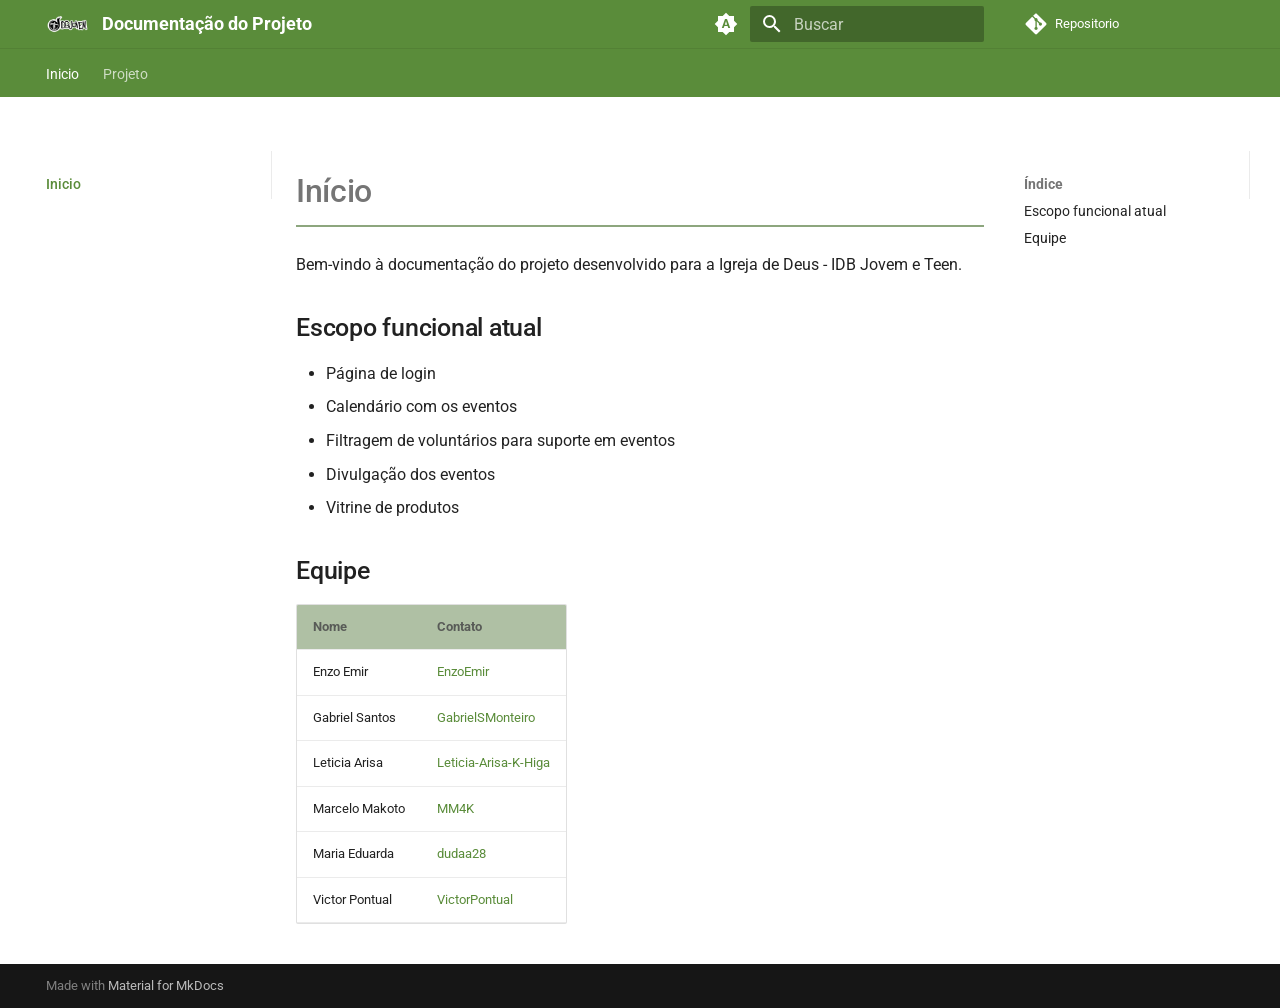
==== index.html @ 0bb30179 "deploy: 5271ec91122ce30be856b29e487058264854e5d3" ====
<!doctype html>
<html lang="pt" class="no-js">
  <head>
    
      <meta charset="utf-8">
      <meta name="viewport" content="width=device-width,initial-scale=1">
      
        <meta name="description" content="Base inicial da documentação tecnica e organizacional">
      
      
      
        <link rel="canonical" href="https://enzoemir.github.io/IDB_JOVEM_DOC/">
      
      
      
        <link rel="next" href="projeto/historia_usuario_novo/">
      
      
        
      
      
      <link rel="icon" href="imagens/logo.png">
      <meta name="generator" content="mkdocs-1.6.1, mkdocs-material-9.7.6">
    
    
      
        <title>Documentação do Projeto</title>
      
    
    
      <link rel="stylesheet" href="assets/stylesheets/main.484c7ddc.min.css">
      
        
        <link rel="stylesheet" href="assets/stylesheets/palette.ab4e12ef.min.css">
      
      


    
    
      
    
    
      
        
        
        <link rel="preconnect" href="https://fonts.gstatic.com" crossorigin>
        <link rel="stylesheet" href="https://fonts.googleapis.com/css?family=Roboto:300,300i,400,400i,700,700i%7CRoboto+Mono:400,400i,700,700i&display=fallback">
        <style>:root{--md-text-font:"Roboto";--md-code-font:"Roboto Mono"}</style>
      
    
    
      <link rel="stylesheet" href="stylesheets/custom.css">
    
    <script>__md_scope=new URL(".",location),__md_hash=e=>[...e].reduce(((e,_)=>(e<<5)-e+_.charCodeAt(0)),0),__md_get=(e,_=localStorage,t=__md_scope)=>JSON.parse(_.getItem(t.pathname+"."+e)),__md_set=(e,_,t=localStorage,a=__md_scope)=>{try{t.setItem(a.pathname+"."+e,JSON.stringify(_))}catch(e){}}</script>
    
      

    
    
  </head>
  
  
    
    
      
    
    
    
    
    <body dir="ltr" data-md-color-scheme="default" data-md-color-primary="indigo" data-md-color-accent="indigo">
  
    
    <input class="md-toggle" data-md-toggle="drawer" type="checkbox" id="__drawer" autocomplete="off">
    <input class="md-toggle" data-md-toggle="search" type="checkbox" id="__search" autocomplete="off">
    <label class="md-overlay" for="__drawer"></label>
    <div data-md-component="skip">
      
        
        <a href="#inicio" class="md-skip">
          Pular para conteúdo
        </a>
      
    </div>
    <div data-md-component="announce">
      
    </div>
    
    
      

<header class="md-header" data-md-component="header">
  <nav class="md-header__inner md-grid" aria-label="Cabeçalho">
    <a href="." title="Documentação do Projeto" class="md-header__button md-logo" aria-label="Documentação do Projeto" data-md-component="logo">
      
  <img src="imagens/logo.png" alt="logo">

    </a>
    <label class="md-header__button md-icon" for="__drawer">
      
      <svg xmlns="http://www.w3.org/2000/svg" viewBox="0 0 24 24"><path d="M3 6h18v2H3zm0 5h18v2H3zm0 5h18v2H3z"/></svg>
    </label>
    <div class="md-header__title" data-md-component="header-title">
      <div class="md-header__ellipsis">
        <div class="md-header__topic">
          <span class="md-ellipsis">
            Documentação do Projeto
          </span>
        </div>
        <div class="md-header__topic" data-md-component="header-topic">
          <span class="md-ellipsis">
            
              Inicio
            
          </span>
        </div>
      </div>
    </div>
    
      
        <form class="md-header__option" data-md-component="palette">
  
    
    
    
    <input class="md-option" data-md-color-media="(prefers-color-scheme)" data-md-color-scheme="default" data-md-color-primary="indigo" data-md-color-accent="indigo"  aria-label="Alternar para tema claro"  type="radio" name="__palette" id="__palette_0">
    
      <label class="md-header__button md-icon" title="Alternar para tema claro" for="__palette_1" hidden>
        <svg xmlns="http://www.w3.org/2000/svg" viewBox="0 0 24 24"><path d="m14.3 16-.7-2h-3.2l-.7 2H7.8L11 7h2l3.2 9zM20 8.69V4h-4.69L12 .69 8.69 4H4v4.69L.69 12 4 15.31V20h4.69L12 23.31 15.31 20H20v-4.69L23.31 12zm-9.15 3.96h2.3L12 9z"/></svg>
      </label>
    
  
    
    
    
    <input class="md-option" data-md-color-media="(prefers-color-scheme: light)" data-md-color-scheme="default" data-md-color-primary="green" data-md-color-accent="pink"  aria-label="Alternar para tema escuro"  type="radio" name="__palette" id="__palette_1">
    
      <label class="md-header__button md-icon" title="Alternar para tema escuro" for="__palette_2" hidden>
        <svg xmlns="http://www.w3.org/2000/svg" viewBox="0 0 24 24"><path d="M12 8a4 4 0 0 0-4 4 4 4 0 0 0 4 4 4 4 0 0 0 4-4 4 4 0 0 0-4-4m0 10a6 6 0 0 1-6-6 6 6 0 0 1 6-6 6 6 0 0 1 6 6 6 6 0 0 1-6 6m8-9.31V4h-4.69L12 .69 8.69 4H4v4.69L.69 12 4 15.31V20h4.69L12 23.31 15.31 20H20v-4.69L23.31 12z"/></svg>
      </label>
    
  
    
    
    
    <input class="md-option" data-md-color-media="(prefers-color-scheme: dark)" data-md-color-scheme="slate" data-md-color-primary="green" data-md-color-accent="pink"  aria-label="Usar preferência do sistema"  type="radio" name="__palette" id="__palette_2">
    
      <label class="md-header__button md-icon" title="Usar preferência do sistema" for="__palette_0" hidden>
        <svg xmlns="http://www.w3.org/2000/svg" viewBox="0 0 24 24"><path d="M12 18c-.89 0-1.74-.2-2.5-.55C11.56 16.5 13 14.42 13 12s-1.44-4.5-3.5-5.45C10.26 6.2 11.11 6 12 6a6 6 0 0 1 6 6 6 6 0 0 1-6 6m8-9.31V4h-4.69L12 .69 8.69 4H4v4.69L.69 12 4 15.31V20h4.69L12 23.31 15.31 20H20v-4.69L23.31 12z"/></svg>
      </label>
    
  
</form>
      
    
    
      <script>var palette=__md_get("__palette");if(palette&&palette.color){if("(prefers-color-scheme)"===palette.color.media){var media=matchMedia("(prefers-color-scheme: light)"),input=document.querySelector(media.matches?"[data-md-color-media='(prefers-color-scheme: light)']":"[data-md-color-media='(prefers-color-scheme: dark)']");palette.color.media=input.getAttribute("data-md-color-media"),palette.color.scheme=input.getAttribute("data-md-color-scheme"),palette.color.primary=input.getAttribute("data-md-color-primary"),palette.color.accent=input.getAttribute("data-md-color-accent")}for(var[key,value]of Object.entries(palette.color))document.body.setAttribute("data-md-color-"+key,value)}</script>
    
    
    
      
      
        <label class="md-header__button md-icon" for="__search">
          
          <svg xmlns="http://www.w3.org/2000/svg" viewBox="0 0 24 24"><path d="M9.5 3A6.5 6.5 0 0 1 16 9.5c0 1.61-.59 3.09-1.56 4.23l.27.27h.79l5 5-1.5 1.5-5-5v-.79l-.27-.27A6.52 6.52 0 0 1 9.5 16 6.5 6.5 0 0 1 3 9.5 6.5 6.5 0 0 1 9.5 3m0 2C7 5 5 7 5 9.5S7 14 9.5 14 14 12 14 9.5 12 5 9.5 5"/></svg>
        </label>
        <div class="md-search" data-md-component="search" role="dialog">
  <label class="md-search__overlay" for="__search"></label>
  <div class="md-search__inner" role="search">
    <form class="md-search__form" name="search">
      <input type="text" class="md-search__input" name="query" aria-label="Buscar" placeholder="Buscar" autocapitalize="off" autocorrect="off" autocomplete="off" spellcheck="false" data-md-component="search-query" required>
      <label class="md-search__icon md-icon" for="__search">
        
        <svg xmlns="http://www.w3.org/2000/svg" viewBox="0 0 24 24"><path d="M9.5 3A6.5 6.5 0 0 1 16 9.5c0 1.61-.59 3.09-1.56 4.23l.27.27h.79l5 5-1.5 1.5-5-5v-.79l-.27-.27A6.52 6.52 0 0 1 9.5 16 6.5 6.5 0 0 1 3 9.5 6.5 6.5 0 0 1 9.5 3m0 2C7 5 5 7 5 9.5S7 14 9.5 14 14 12 14 9.5 12 5 9.5 5"/></svg>
        
        <svg xmlns="http://www.w3.org/2000/svg" viewBox="0 0 24 24"><path d="M20 11v2H8l5.5 5.5-1.42 1.42L4.16 12l7.92-7.92L13.5 5.5 8 11z"/></svg>
      </label>
      <nav class="md-search__options" aria-label="Pesquisar">
        
        <button type="reset" class="md-search__icon md-icon" title="Limpar" aria-label="Limpar" tabindex="-1">
          
          <svg xmlns="http://www.w3.org/2000/svg" viewBox="0 0 24 24"><path d="M19 6.41 17.59 5 12 10.59 6.41 5 5 6.41 10.59 12 5 17.59 6.41 19 12 13.41 17.59 19 19 17.59 13.41 12z"/></svg>
        </button>
      </nav>
      
    </form>
    <div class="md-search__output">
      <div class="md-search__scrollwrap" tabindex="0" data-md-scrollfix>
        <div class="md-search-result" data-md-component="search-result">
          <div class="md-search-result__meta">
            Inicializando busca
          </div>
          <ol class="md-search-result__list" role="presentation"></ol>
        </div>
      </div>
    </div>
  </div>
</div>
      
    
    
      <div class="md-header__source">
        <a href="https://github.com/EnzoEmir/IDB_JOVEM_DOC" title="Ir para repositório" class="md-source" data-md-component="source">
  <div class="md-source__icon md-icon">
    
    <svg xmlns="http://www.w3.org/2000/svg" viewBox="0 0 448 512"><!--! Font Awesome Free 7.1.0 by @fontawesome - https://fontawesome.com License - https://fontawesome.com/license/free (Icons: CC BY 4.0, Fonts: SIL OFL 1.1, Code: MIT License) Copyright 2025 Fonticons, Inc.--><path d="M439.6 236.1 244 40.5c-5.4-5.5-12.8-8.5-20.4-8.5s-15 3-20.4 8.4L162.5 81l51.5 51.5c27.1-9.1 52.7 16.8 43.4 43.7l49.7 49.7c34.2-11.8 61.2 31 35.5 56.7-26.5 26.5-70.2-2.9-56-37.3L240.3 199v121.9c25.3 12.5 22.3 41.8 9.1 55-6.4 6.4-15.2 10.1-24.3 10.1s-17.8-3.6-24.3-10.1c-17.6-17.6-11.1-46.9 11.2-56v-123c-20.8-8.5-24.6-30.7-18.6-45L142.6 101 8.5 235.1C3 240.6 0 247.9 0 255.5s3 15 8.5 20.4l195.6 195.7c5.4 5.4 12.7 8.4 20.4 8.4s15-3 20.4-8.4l194.7-194.7c5.4-5.4 8.4-12.8 8.4-20.4s-3-15-8.4-20.4"/></svg>
  </div>
  <div class="md-source__repository">
    Repositorio
  </div>
</a>
      </div>
    
  </nav>
  
</header>
    
    <div class="md-container" data-md-component="container">
      
      
        
          
            
<nav class="md-tabs" aria-label="Abas" data-md-component="tabs">
  <div class="md-grid">
    <ul class="md-tabs__list">
      
        
  
  
  
    
  
  
    <li class="md-tabs__item md-tabs__item--active">
      <a href="." class="md-tabs__link">
        
  
  
    
  
  Inicio

      </a>
    </li>
  

      
        
  
  
  
  
    
    
      <li class="md-tabs__item">
        <a href="projeto/historia_usuario_novo/" class="md-tabs__link">
          
  
  
  Projeto

        </a>
      </li>
    
  

      
    </ul>
  </div>
</nav>
          
        
      
      <main class="md-main" data-md-component="main">
        <div class="md-main__inner md-grid">
          
            
              
              <div class="md-sidebar md-sidebar--primary" data-md-component="sidebar" data-md-type="navigation" >
                <div class="md-sidebar__scrollwrap">
                  <div class="md-sidebar__inner">
                    


  


<nav class="md-nav md-nav--primary md-nav--lifted" aria-label="Navegação" data-md-level="0">
  <label class="md-nav__title" for="__drawer">
    <a href="." title="Documentação do Projeto" class="md-nav__button md-logo" aria-label="Documentação do Projeto" data-md-component="logo">
      
  <img src="imagens/logo.png" alt="logo">

    </a>
    Documentação do Projeto
  </label>
  
    <div class="md-nav__source">
      <a href="https://github.com/EnzoEmir/IDB_JOVEM_DOC" title="Ir para repositório" class="md-source" data-md-component="source">
  <div class="md-source__icon md-icon">
    
    <svg xmlns="http://www.w3.org/2000/svg" viewBox="0 0 448 512"><!--! Font Awesome Free 7.1.0 by @fontawesome - https://fontawesome.com License - https://fontawesome.com/license/free (Icons: CC BY 4.0, Fonts: SIL OFL 1.1, Code: MIT License) Copyright 2025 Fonticons, Inc.--><path d="M439.6 236.1 244 40.5c-5.4-5.5-12.8-8.5-20.4-8.5s-15 3-20.4 8.4L162.5 81l51.5 51.5c27.1-9.1 52.7 16.8 43.4 43.7l49.7 49.7c34.2-11.8 61.2 31 35.5 56.7-26.5 26.5-70.2-2.9-56-37.3L240.3 199v121.9c25.3 12.5 22.3 41.8 9.1 55-6.4 6.4-15.2 10.1-24.3 10.1s-17.8-3.6-24.3-10.1c-17.6-17.6-11.1-46.9 11.2-56v-123c-20.8-8.5-24.6-30.7-18.6-45L142.6 101 8.5 235.1C3 240.6 0 247.9 0 255.5s3 15 8.5 20.4l195.6 195.7c5.4 5.4 12.7 8.4 20.4 8.4s15-3 20.4-8.4l194.7-194.7c5.4-5.4 8.4-12.8 8.4-20.4s-3-15-8.4-20.4"/></svg>
  </div>
  <div class="md-source__repository">
    Repositorio
  </div>
</a>
    </div>
  
  <ul class="md-nav__list" data-md-scrollfix>
    
      
      
  
  
    
  
  
  
    <li class="md-nav__item md-nav__item--active">
      
      <input class="md-nav__toggle md-toggle" type="checkbox" id="__toc">
      
      
        
      
      
        <label class="md-nav__link md-nav__link--active" for="__toc">
          
  
  
  <span class="md-ellipsis">
    
  
    Inicio
  

    
  </span>
  
  

          <span class="md-nav__icon md-icon"></span>
        </label>
      
      <a href="." class="md-nav__link md-nav__link--active">
        
  
  
  <span class="md-ellipsis">
    
  
    Inicio
  

    
  </span>
  
  

      </a>
      
        

<nav class="md-nav md-nav--secondary" aria-label="Índice">
  
  
  
    
  
  
    <label class="md-nav__title" for="__toc">
      <span class="md-nav__icon md-icon"></span>
      Índice
    </label>
    <ul class="md-nav__list" data-md-component="toc" data-md-scrollfix>
      
        <li class="md-nav__item">
  <a href="#escopo-funcional-atual" class="md-nav__link">
    <span class="md-ellipsis">
      
        Escopo funcional atual
      
    </span>
  </a>
  
</li>
      
        <li class="md-nav__item">
  <a href="#equipe" class="md-nav__link">
    <span class="md-ellipsis">
      
        Equipe
      
    </span>
  </a>
  
</li>
      
    </ul>
  
</nav>
      
    </li>
  

    
      
      
  
  
  
  
    
    
    
    
      
      
    
    
    <li class="md-nav__item md-nav__item--nested">
      
        
        
        <input class="md-nav__toggle md-toggle " type="checkbox" id="__nav_2" >
        
          
          <label class="md-nav__link" for="__nav_2" id="__nav_2_label" tabindex="0">
            
  
  
  <span class="md-ellipsis">
    
  
    Projeto
  

    
  </span>
  
  

            <span class="md-nav__icon md-icon"></span>
          </label>
        
        <nav class="md-nav" data-md-level="1" aria-labelledby="__nav_2_label" aria-expanded="false">
          <label class="md-nav__title" for="__nav_2">
            <span class="md-nav__icon md-icon"></span>
            
  
    Projeto
  

          </label>
          <ul class="md-nav__list" data-md-scrollfix>
            
              
                
  
  
  
  
    <li class="md-nav__item">
      <a href="projeto/historia_usuario_novo/" class="md-nav__link">
        
  
  
  <span class="md-ellipsis">
    
  
    História
  

    
  </span>
  
  

      </a>
    </li>
  

              
            
              
                
  
  
  
  
    <li class="md-nav__item">
      <a href="projeto/backlog_novo/" class="md-nav__link">
        
  
  
  <span class="md-ellipsis">
    
  
    Backlog
  

    
  </span>
  
  

      </a>
    </li>
  

              
            
          </ul>
        </nav>
      
    </li>
  

    
  </ul>
</nav>
                  </div>
                </div>
              </div>
            
            
              
              <div class="md-sidebar md-sidebar--secondary" data-md-component="sidebar" data-md-type="toc" >
                <div class="md-sidebar__scrollwrap">
                  <div class="md-sidebar__inner">
                    

<nav class="md-nav md-nav--secondary" aria-label="Índice">
  
  
  
    
  
  
    <label class="md-nav__title" for="__toc">
      <span class="md-nav__icon md-icon"></span>
      Índice
    </label>
    <ul class="md-nav__list" data-md-component="toc" data-md-scrollfix>
      
        <li class="md-nav__item">
  <a href="#escopo-funcional-atual" class="md-nav__link">
    <span class="md-ellipsis">
      
        Escopo funcional atual
      
    </span>
  </a>
  
</li>
      
        <li class="md-nav__item">
  <a href="#equipe" class="md-nav__link">
    <span class="md-ellipsis">
      
        Equipe
      
    </span>
  </a>
  
</li>
      
    </ul>
  
</nav>
                  </div>
                </div>
              </div>
            
          
          
            <div class="md-content" data-md-component="content">
              
              <article class="md-content__inner md-typeset">
                
                  


  
  


<h1 id="inicio">Início<a class="headerlink" href="#inicio" title="Permanent link">&para;</a></h1>
<p>Bem-vindo à documentação do projeto desenvolvido para a Igreja de Deus - IDB Jovem e Teen.</p>
<h2 id="escopo-funcional-atual">Escopo funcional atual<a class="headerlink" href="#escopo-funcional-atual" title="Permanent link">&para;</a></h2>
<ul>
<li>Página de login</li>
<li>Calendário com os eventos</li>
<li>Filtragem de voluntários para suporte em eventos</li>
<li>Divulgação dos eventos</li>
<li>Vitrine de produtos</li>
</ul>
<h2 id="equipe">Equipe<a class="headerlink" href="#equipe" title="Permanent link">&para;</a></h2>
<table>
<thead>
<tr>
<th>Nome</th>
<th>Contato</th>
</tr>
</thead>
<tbody>
<tr>
<td>Enzo Emir</td>
<td><a href="https://github.com/EnzoEmir">EnzoEmir</a></td>
</tr>
<tr>
<td>Gabriel Santos</td>
<td><a href="https://github.com/GabrielSMonteiro">GabrielSMonteiro</a></td>
</tr>
<tr>
<td>Leticia Arisa</td>
<td><a href="https://github.com/Leticia-Arisa-K-Higa">Leticia-Arisa-K-Higa</a></td>
</tr>
<tr>
<td>Marcelo Makoto</td>
<td><a href="https://github.com/MM4K">MM4K</a></td>
</tr>
<tr>
<td>Maria Eduarda</td>
<td><a href="https://github.com/dudaa28">dudaa28</a></td>
</tr>
<tr>
<td>Victor Pontual</td>
<td><a href="https://github.com/VictorPontual">VictorPontual</a></td>
</tr>
</tbody>
</table>












                
              </article>
            </div>
          
          
<script>var target=document.getElementById(location.hash.slice(1));target&&target.name&&(target.checked=target.name.startsWith("__tabbed_"))</script>
        </div>
        
          <button type="button" class="md-top md-icon" data-md-component="top" hidden>
  
  <svg xmlns="http://www.w3.org/2000/svg" viewBox="0 0 24 24"><path d="M13 20h-2V8l-5.5 5.5-1.42-1.42L12 4.16l7.92 7.92-1.42 1.42L13 8z"/></svg>
  Voltar para o topo
</button>
        
      </main>
      
        <footer class="md-footer">
  
  <div class="md-footer-meta md-typeset">
    <div class="md-footer-meta__inner md-grid">
      <div class="md-copyright">
  
  
    Made with
    <a href="https://squidfunk.github.io/mkdocs-material/" target="_blank" rel="noopener">
      Material for MkDocs
    </a>
  
</div>
      
    </div>
  </div>
</footer>
      
    </div>
    <div class="md-dialog" data-md-component="dialog">
      <div class="md-dialog__inner md-typeset"></div>
    </div>
    
      <div class="md-progress" data-md-component="progress" role="progressbar"></div>
    
    
    
      
      
      <script id="__config" type="application/json">{"annotate": null, "base": ".", "features": ["navigation.tabs", "navigation.top", "navigation.instant", "navigation.instant.progress", "content.code.copy"], "search": "assets/javascripts/workers/search.2c215733.min.js", "tags": null, "translations": {"clipboard.copied": "Copiado para \u00e1rea de transfer\u00eancia", "clipboard.copy": "Copiar para \u00e1rea de transfer\u00eancia", "search.result.more.one": "mais 1 nesta p\u00e1gina", "search.result.more.other": "# mais nesta p\u00e1gina", "search.result.none": "Nenhum documento encontrado", "search.result.one": "1 documento encontrado", "search.result.other": "# documentos encontrados", "search.result.placeholder": "Digite para iniciar a busca", "search.result.term.missing": "Ausente", "select.version": "Selecione a vers\u00e3o"}, "version": null}</script>
    
    
      <script src="assets/javascripts/bundle.79ae519e.min.js"></script>
      
    
  </body>
</html>
---- assets/stylesheets/main.484c7ddc.min.css ----
@charset "UTF-8";html{-webkit-text-size-adjust:none;-moz-text-size-adjust:none;text-size-adjust:none;box-sizing:border-box}*,:after,:before{box-sizing:inherit}@media (prefers-reduced-motion){*,:after,:before{transition:none!important}}body{margin:0}a,button,input,label{-webkit-tap-highlight-color:transparent}a{color:inherit;text-decoration:none}hr{border:0;box-sizing:initial;display:block;height:.05rem;overflow:visible;padding:0}small{font-size:80%}sub,sup{line-height:1em}img{border-style:none}table{border-collapse:initial;border-spacing:0}td,th{font-weight:400;vertical-align:top}button{background:#0000;border:0;font-family:inherit;font-size:inherit;margin:0;padding:0}input{border:0;outline:none}:root{--md-primary-fg-color:#4051b5;--md-primary-fg-color--light:#5d6cc0;--md-primary-fg-color--dark:#303fa1;--md-primary-bg-color:#fff;--md-primary-bg-color--light:#ffffffb3;--md-accent-fg-color:#526cfe;--md-accent-fg-color--transparent:#526cfe1a;--md-accent-bg-color:#fff;--md-accent-bg-color--light:#ffffffb3}[data-md-color-scheme=default]{color-scheme:light}[data-md-color-scheme=default] img[src$="#gh-dark-mode-only"],[data-md-color-scheme=default] img[src$="#only-dark"]{display:none}:root,[data-md-color-scheme=default]{--md-hue:225deg;--md-default-fg-color:#000000de;--md-default-fg-color--light:#0000008a;--md-default-fg-color--lighter:#00000052;--md-default-fg-color--lightest:#00000012;--md-default-bg-color:#fff;--md-default-bg-color--light:#ffffffb3;--md-default-bg-color--lighter:#ffffff4d;--md-default-bg-color--lightest:#ffffff1f;--md-code-fg-color:#36464e;--md-code-bg-color:#f5f5f5;--md-code-bg-color--light:#f5f5f5b3;--md-code-bg-color--lighter:#f5f5f54d;--md-code-hl-color:#4287ff;--md-code-hl-color--light:#4287ff1a;--md-code-hl-number-color:#d52a2a;--md-code-hl-special-color:#db1457;--md-code-hl-function-color:#a846b9;--md-code-hl-constant-color:#6e59d9;--md-code-hl-keyword-color:#3f6ec6;--md-code-hl-string-color:#1c7d4d;--md-code-hl-name-color:var(--md-code-fg-color);--md-code-hl-operator-color:var(--md-default-fg-color--light);--md-code-hl-punctuation-color:var(--md-default-fg-color--light);--md-code-hl-comment-color:var(--md-default-fg-color--light);--md-code-hl-generic-color:var(--md-default-fg-color--light);--md-code-hl-variable-color:var(--md-default-fg-color--light);--md-typeset-color:var(--md-default-fg-color);--md-typeset-a-color:var(--md-primary-fg-color);--md-typeset-del-color:#f5503d26;--md-typeset-ins-color:#0bd57026;--md-typeset-kbd-color:#fafafa;--md-typeset-kbd-accent-color:#fff;--md-typeset-kbd-border-color:#b8b8b8;--md-typeset-mark-color:#ffff0080;--md-typeset-table-color:#0000001f;--md-typeset-table-color--light:rgba(0,0,0,.035);--md-admonition-fg-color:var(--md-default-fg-color);--md-admonition-bg-color:var(--md-default-bg-color);--md-warning-fg-color:#000000de;--md-warning-bg-color:#ff9;--md-footer-fg-color:#fff;--md-footer-fg-color--light:#ffffffb3;--md-footer-fg-color--lighter:#ffffff73;--md-footer-bg-color:#000000de;--md-footer-bg-color--dark:#00000052;--md-shadow-z1:0 0.2rem 0.5rem #0000000d,0 0 0.05rem #0000001a;--md-shadow-z2:0 0.2rem 0.5rem #0000001a,0 0 0.05rem #00000040;--md-shadow-z3:0 0.2rem 0.5rem #0003,0 0 0.05rem #00000059}.md-icon svg{fill:currentcolor;display:block;height:1.2rem;width:1.2rem}body{-webkit-font-smoothing:antialiased;-moz-osx-font-smoothing:grayscale;--md-text-font-family:var(--md-text-font,_),-apple-system,BlinkMacSystemFont,Helvetica,Arial,sans-serif;--md-code-font-family:var(--md-code-font,_),SFMono-Regular,Consolas,Menlo,monospace}aside,body,input{font-feature-settings:"kern","liga";color:var(--md-typeset-color);font-family:var(--md-text-font-family)}code,kbd,pre{font-feature-settings:"kern";font-family:var(--md-code-font-family)}:root{--md-typeset-table-sort-icon:url('data:image/svg+xml;charset=utf-8,<svg xmlns="http://www.w3.org/2000/svg" viewBox="0 0 24 24"><path d="m18 21-4-4h3V7h-3l4-4 4 4h-3v10h3M2 19v-2h10v2M2 13v-2h7v2M2 7V5h4v2z"/></svg>');--md-typeset-table-sort-icon--asc:url('data:image/svg+xml;charset=utf-8,<svg xmlns="http://www.w3.org/2000/svg" viewBox="0 0 24 24"><path d="M19 17h3l-4 4-4-4h3V3h2M2 17h10v2H2M6 5v2H2V5m0 6h7v2H2z"/></svg>');--md-typeset-table-sort-icon--desc:url('data:image/svg+xml;charset=utf-8,<svg xmlns="http://www.w3.org/2000/svg" viewBox="0 0 24 24"><path d="M19 7h3l-4-4-4 4h3v14h2M2 17h10v2H2M6 5v2H2V5m0 6h7v2H2z"/></svg>')}.md-typeset{-webkit-print-color-adjust:exact;color-adjust:exact;font-size:.8rem;line-height:1.6;overflow-wrap:break-word}@media print{.md-typeset{font-size:.68rem}}.md-typeset blockquote,.md-typeset dl,.md-typeset figure,.md-typeset ol,.md-typeset pre,.md-typeset ul{margin-bottom:1em;margin-top:1em}.md-typeset h1{color:var(--md-default-fg-color--light);font-size:2em;line-height:1.3;margin:0 0 1.25em}.md-typeset h1,.md-typeset h2{font-weight:300;letter-spacing:-.01em}.md-typeset h2{font-size:1.5625em;line-height:1.4;margin:1.6em 0 .64em}.md-typeset h3{font-size:1.25em;font-weight:400;letter-spacing:-.01em;line-height:1.5;margin:1.6em 0 .8em}.md-typeset h2+h3{margin-top:.8em}.md-typeset h4{font-weight:700;letter-spacing:-.01em;margin:1em 0}.md-typeset h5,.md-typeset h6{color:var(--md-default-fg-color--light);font-size:.8em;font-weight:700;letter-spacing:-.01em;margin:1.25em 0}.md-typeset h5{text-transform:uppercase}.md-typeset h5 code{text-transform:none}.md-typeset hr{border-bottom:.05rem solid var(--md-default-fg-color--lightest);display:flow-root;margin:1.5em 0}.md-typeset a{color:var(--md-typeset-a-color);word-break:break-word}.md-typeset a,.md-typeset a:before{transition:color 125ms}.md-typeset a:focus,.md-typeset a:hover{color:var(--md-accent-fg-color)}.md-typeset a:focus code,.md-typeset a:hover code{background-color:var(--md-accent-fg-color--transparent);color:var(--md-accent-fg-color)}.md-typeset a code{color:var(--md-typeset-a-color)}.md-typeset a.focus-visible{outline-color:var(--md-accent-fg-color);outline-offset:.2rem}.md-typeset code,.md-typeset kbd,.md-typeset pre{color:var(--md-code-fg-color);direction:ltr;font-variant-ligatures:none;transition:background-color 125ms}@media print{.md-typeset code,.md-typeset kbd,.md-typeset pre{white-space:pre-wrap}}.md-typeset code{background-color:var(--md-code-bg-color);border-radius:.1rem;-webkit-box-decoration-break:clone;box-decoration-break:clone;font-size:.85em;padding:0 .2941176471em;transition:color 125ms,background-color 125ms;word-break:break-word}.md-typeset code:not(.focus-visible){-webkit-tap-highlight-color:transparent;outline:none}.md-typeset pre{display:flow-root;line-height:1.4;position:relative}.md-typeset pre>code{-webkit-box-decoration-break:slice;box-decoration-break:slice;box-shadow:none;display:block;margin:0;outline-color:var(--md-accent-fg-color);overflow:auto;padding:.7720588235em 1.1764705882em;scrollbar-color:var(--md-default-fg-color--lighter) #0000;scrollbar-width:thin;touch-action:auto;word-break:normal}.md-typeset pre>code:hover{scrollbar-color:var(--md-accent-fg-color) #0000}.md-typeset pre>code::-webkit-scrollbar{height:.2rem;width:.2rem}.md-typeset pre>code::-webkit-scrollbar-thumb{background-color:var(--md-default-fg-color--lighter)}.md-typeset pre>code::-webkit-scrollbar-thumb:hover{background-color:var(--md-accent-fg-color)}.md-typeset kbd{background-color:var(--md-typeset-kbd-color);border-radius:.1rem;box-shadow:0 .1rem 0 .05rem var(--md-typeset-kbd-border-color),0 .1rem 0 var(--md-typeset-kbd-border-color),0 -.1rem .2rem var(--md-typeset-kbd-accent-color) inset;color:var(--md-default-fg-color);display:inline-block;font-size:.75em;padding:0 .6666666667em;vertical-align:text-top;word-break:break-word}.md-typeset mark{background-color:var(--md-typeset-mark-color);-webkit-box-decoration-break:clone;box-decoration-break:clone;color:inherit;word-break:break-word}.md-typeset abbr{cursor:help;text-decoration:none}.md-typeset [data-preview],.md-typeset abbr{border-bottom:.05rem dotted var(--md-default-fg-color--light)}.md-typeset small{opacity:.75}[dir=ltr] .md-typeset sub,[dir=ltr] .md-typeset sup{margin-left:.078125em}[dir=rtl] .md-typeset sub,[dir=rtl] .md-typeset sup{margin-right:.078125em}[dir=ltr] .md-typeset blockquote{padding-left:.6rem}[dir=rtl] .md-typeset blockquote{padding-right:.6rem}[dir=ltr] .md-typeset blockquote{border-left:.2rem solid var(--md-default-fg-color--lighter)}[dir=rtl] .md-typeset blockquote{border-right:.2rem solid var(--md-default-fg-color--lighter)}.md-typeset blockquote{color:var(--md-default-fg-color--light);margin-left:0;margin-right:0}.md-typeset ul{list-style-type:disc}.md-typeset ul[type]{list-style-type:revert-layer}[dir=ltr] .md-typeset ol,[dir=ltr] .md-typeset ul{margin-left:.625em}[dir=rtl] .md-typeset ol,[dir=rtl] .md-typeset ul{margin-right:.625em}.md-typeset ol,.md-typeset ul{padding:0}.md-typeset ol:not([hidden]),.md-typeset ul:not([hidden]){display:flow-root}.md-typeset ol ol,.md-typeset ul ol{list-style-type:lower-alpha}.md-typeset ol ol ol,.md-typeset ul ol ol{list-style-type:lower-roman}.md-typeset ol ol ol ol,.md-typeset ul ol ol ol{list-style-type:upper-alpha}.md-typeset ol ol ol ol ol,.md-typeset ul ol ol ol ol{list-style-type:upper-roman}.md-typeset ol[type],.md-typeset ul[type]{list-style-type:revert-layer}[dir=ltr] .md-typeset ol li,[dir=ltr] .md-typeset ul li{margin-left:1.25em}[dir=rtl] .md-typeset ol li,[dir=rtl] .md-typeset ul li{margin-right:1.25em}.md-typeset ol li,.md-typeset ul li{margin-bottom:.5em}.md-typeset ol li blockquote,.md-typeset ol li p,.md-typeset ul li blockquote,.md-typeset ul li p{margin:.5em 0}.md-typeset ol li:last-child,.md-typeset ul li:last-child{margin-bottom:0}[dir=ltr] .md-typeset ol li ol,[dir=ltr] .md-typeset ol li ul,[dir=ltr] .md-typeset ul li ol,[dir=ltr] .md-typeset ul li ul{margin-left:.625em}[dir=rtl] .md-typeset ol li ol,[dir=rtl] .md-typeset ol li ul,[dir=rtl] .md-typeset ul li ol,[dir=rtl] .md-typeset ul li ul{margin-right:.625em}.md-typeset ol li ol,.md-typeset ol li ul,.md-typeset ul li ol,.md-typeset ul li ul{margin-bottom:.5em;margin-top:.5em}[dir=ltr] .md-typeset dd{margin-left:1.875em}[dir=rtl] .md-typeset dd{margin-right:1.875em}.md-typeset dd{margin-bottom:1.5em;margin-top:1em}.md-typeset img,.md-typeset svg,.md-typeset video{height:auto;max-width:100%}.md-typeset img[align=left]{margin:1em 1em 1em 0}.md-typeset img[align=right]{margin:1em 0 1em 1em}.md-typeset img[align]:only-child{margin-top:0}.md-typeset figure{display:flow-root;margin:1em auto;max-width:100%;text-align:center;width:fit-content}.md-typeset figure img{display:block;margin:0 auto}.md-typeset figcaption{font-style:italic;margin:1em auto;max-width:24rem}.md-typeset iframe{max-width:100%}.md-typeset table:not([class]){background-color:var(--md-default-bg-color);border:.05rem solid var(--md-typeset-table-color);border-radius:.1rem;display:inline-block;font-size:.64rem;max-width:100%;overflow:auto;touch-action:auto}@media print{.md-typeset table:not([class]){display:table}}.md-typeset table:not([class])+*{margin-top:1.5em}.md-typeset table:not([class]) td>:first-child,.md-typeset table:not([class]) th>:first-child{margin-top:0}.md-typeset table:not([class]) td>:last-child,.md-typeset table:not([class]) th>:last-child{margin-bottom:0}.md-typeset table:not([class]) td:not([align]),.md-typeset table:not([class]) th:not([align]){text-align:left}[dir=rtl] .md-typeset table:not([class]) td:not([align]),[dir=rtl] .md-typeset table:not([class]) th:not([align]){text-align:right}.md-typeset table:not([class]) th{font-weight:700;min-width:5rem;padding:.9375em 1.25em;vertical-align:top}.md-typeset table:not([class]) td{border-top:.05rem solid var(--md-typeset-table-color);padding:.9375em 1.25em;vertical-align:top}.md-typeset table:not([class]) tbody tr{transition:background-color 125ms}.md-typeset table:not([class]) tbody tr:hover{background-color:var(--md-typeset-table-color--light);box-shadow:0 .05rem 0 var(--md-default-bg-color) inset}.md-typeset table:not([class]) a{word-break:normal}.md-typeset table th[role=columnheader]{cursor:pointer}[dir=ltr] .md-typeset table th[role=columnheader]:after{margin-left:.5em}[dir=rtl] .md-typeset table th[role=columnheader]:after{margin-right:.5em}.md-typeset table th[role=columnheader]:after{content:"";display:inline-block;height:1.2em;-webkit-mask-image:var(--md-typeset-table-sort-icon);mask-image:var(--md-typeset-table-sort-icon);-webkit-mask-repeat:no-repeat;mask-repeat:no-repeat;-webkit-mask-size:contain;mask-size:contain;transition:background-color 125ms;vertical-align:text-bottom;width:1.2em}.md-typeset table th[role=columnheader]:hover:after{background-color:var(--md-default-fg-color--lighter)}.md-typeset table th[role=columnheader][aria-sort=ascending]:after{background-color:var(--md-default-fg-color--light);-webkit-mask-image:var(--md-typeset-table-sort-icon--asc);mask-image:var(--md-typeset-table-sort-icon--asc)}.md-typeset table th[role=columnheader][aria-sort=descending]:after{background-color:var(--md-default-fg-color--light);-webkit-mask-image:var(--md-typeset-table-sort-icon--desc);mask-image:var(--md-typeset-table-sort-icon--desc)}.md-typeset__scrollwrap{margin:1em -.8rem;overflow-x:auto;touch-action:auto}.md-typeset__table{display:inline-block;margin-bottom:.5em;padding:0 .8rem}@media print{.md-typeset__table{display:block}}html .md-typeset__table table{display:table;margin:0;overflow:hidden;width:100%}@media screen and (max-width:44.984375em){.md-content__inner>pre{margin:1em -.8rem}.md-content__inner>pre code{border-radius:0}}.md-typeset .md-author{border-radius:100%;display:block;flex-shrink:0;height:1.6rem;overflow:hidden;position:relative;transition:color 125ms,transform 125ms;width:1.6rem}.md-typeset .md-author img{display:block}.md-typeset .md-author--more{background:var(--md-default-fg-color--lightest);color:var(--md-default-fg-color--lighter);font-size:.6rem;font-weight:700;line-height:1.6rem;text-align:center}.md-typeset .md-author--long{height:2.4rem;width:2.4rem}.md-typeset a.md-author{transform:scale(1)}.md-typeset a.md-author img{border-radius:100%;filter:grayscale(100%) opacity(75%);transition:filter 125ms}.md-typeset a.md-author:focus,.md-typeset a.md-author:hover{transform:scale(1.1);z-index:1}.md-typeset a.md-author:focus img,.md-typeset a.md-author:hover img{filter:grayscale(0)}.md-banner{background-color:var(--md-footer-bg-color);color:var(--md-footer-fg-color);overflow:auto}@media print{.md-banner{display:none}}.md-banner--warning{background-color:var(--md-warning-bg-color);color:var(--md-warning-fg-color)}.md-banner__inner{font-size:.7rem;margin:.6rem auto;padding:0 .8rem}[dir=ltr] .md-banner__button{float:right}[dir=rtl] .md-banner__button{float:left}.md-banner__button{color:inherit;cursor:pointer;transition:opacity .25s}.no-js .md-banner__button{display:none}.md-banner__button:hover{opacity:.7}html{font-size:125%;height:100%;overflow-x:hidden}@media screen and (min-width:100em){html{font-size:137.5%}}@media screen and (min-width:125em){html{font-size:150%}}body{background-color:var(--md-default-bg-color);display:flex;flex-direction:column;font-size:.5rem;min-height:100%;position:relative;width:100%}@media print{body{display:block}}@media screen and (max-width:59.984375em){body[data-md-scrolllock]{position:fixed}}.md-grid{margin-left:auto;margin-right:auto;max-width:61rem}.md-container{display:flex;flex-direction:column;flex-grow:1}@media print{.md-container{display:block}}.md-main{flex-grow:1}.md-main__inner{display:flex;height:100%;margin-top:1.5rem}.md-ellipsis{overflow:hidden;text-overflow:ellipsis}.md-toggle{display:none}.md-option{height:0;opacity:0;position:absolute;width:0}.md-option:checked+label:not([hidden]){display:block}.md-option.focus-visible+label{outline-color:var(--md-accent-fg-color);outline-style:auto}.md-skip{background-color:var(--md-default-fg-color);border-radius:.1rem;color:var(--md-default-bg-color);font-size:.64rem;margin:.5rem;opacity:0;outline-color:var(--md-accent-fg-color);padding:.3rem .5rem;position:fixed;transform:translateY(.4rem);z-index:-1}.md-skip:focus{opacity:1;transform:translateY(0);transition:transform .25s cubic-bezier(.4,0,.2,1),opacity 175ms 75ms;z-index:10}@page{margin:25mm}:root{--md-clipboard-icon:url('data:image/svg+xml;charset=utf-8,<svg xmlns="http://www.w3.org/2000/svg" viewBox="0 0 24 24"><path d="M19 21H8V7h11m0-2H8a2 2 0 0 0-2 2v14a2 2 0 0 0 2 2h11a2 2 0 0 0 2-2V7a2 2 0 0 0-2-2m-3-4H4a2 2 0 0 0-2 2v14h2V3h12z"/></svg>')}.md-clipboard{border-radius:.1rem;color:var(--md-default-fg-color--lightest);cursor:pointer;height:1.5em;outline-color:var(--md-accent-fg-color);outline-offset:.1rem;transition:color .25s;width:1.5em;z-index:1}@media print{.md-clipboard{display:none}}.md-clipboard:not(.focus-visible){-webkit-tap-highlight-color:transparent;outline:none}:hover>.md-clipboard{color:var(--md-default-fg-color--light)}.md-clipboard:focus,.md-clipboard:hover{color:var(--md-accent-fg-color)}.md-clipboard:after{background-color:currentcolor;content:"";display:block;height:1.125em;margin:0 auto;-webkit-mask-image:var(--md-clipboard-icon);mask-image:var(--md-clipboard-icon);-webkit-mask-position:center;mask-position:center;-webkit-mask-repeat:no-repeat;mask-repeat:no-repeat;-webkit-mask-size:contain;mask-size:contain;width:1.125em}.md-clipboard--inline{cursor:pointer}.md-clipboard--inline code{transition:color .25s,background-color .25s}.md-clipboard--inline:focus code,.md-clipboard--inline:hover code{background-color:var(--md-accent-fg-color--transparent);color:var(--md-accent-fg-color)}:root{--md-code-select-icon:url('data:image/svg+xml;charset=utf-8,<svg xmlns="http://www.w3.org/2000/svg" viewBox="0 0 24 24"><path d="M19 19h-4v2h4c1.1 0 2-.9 2-2v-4h-2m0-12h-4v2h4v4h2V5c0-1.1-.9-2-2-2M5 5h4V3H5c-1.1 0-2 .9-2 2v4h2m0 6H3v4c0 1.1.9 2 2 2h4v-2H5zm2-4h2v2H7zm4 0h2v2h-2zm4 0h2v2h-2zM7 7h2v2H7zm4 0h2v2h-2zm4 0h2v2h-2zm-8 8h2v2H7zm4 0h2v2h-2zm4 0h2v2h-2z"/></svg>');--md-code-copy-icon:url('data:image/svg+xml;charset=utf-8,<svg xmlns="http://www.w3.org/2000/svg" viewBox="0 0 24 24"><path d="M19 21H8V7h11m0-2H8a2 2 0 0 0-2 2v14a2 2 0 0 0 2 2h11a2 2 0 0 0 2-2V7a2 2 0 0 0-2-2m-3-4H4a2 2 0 0 0-2 2v14h2V3h12z"/></svg>')}.md-typeset .md-code__content{display:grid}.md-code__nav{background-color:var(--md-code-bg-color--lighter);border-radius:.1rem;display:flex;gap:.2rem;padding:.2rem;position:absolute;right:.25em;top:.25em;transition:background-color .25s;z-index:1}:hover>.md-code__nav{background-color:var(--md-code-bg-color--light)}.md-code__button{color:var(--md-default-fg-color--lightest);cursor:pointer;display:block;height:1.5em;outline-color:var(--md-accent-fg-color);outline-offset:.1rem;transition:color .25s;width:1.5em}:hover>*>.md-code__button{color:var(--md-default-fg-color--light)}.md-code__button.focus-visible,.md-code__button:hover{color:var(--md-accent-fg-color)}.md-code__button--active{color:var(--md-default-fg-color)!important}.md-code__button:after{background-color:currentcolor;content:"";display:block;height:1.125em;margin:0 auto;-webkit-mask-position:center;mask-position:center;-webkit-mask-repeat:no-repeat;mask-repeat:no-repeat;-webkit-mask-size:contain;mask-size:contain;width:1.125em}.md-code__button[data-md-type=select]:after{-webkit-mask-image:var(--md-code-select-icon);mask-image:var(--md-code-select-icon)}.md-code__button[data-md-type=copy]:after{-webkit-mask-image:var(--md-code-copy-icon);mask-image:var(--md-code-copy-icon)}@keyframes consent{0%{opacity:0;transform:translateY(100%)}to{opacity:1;transform:translateY(0)}}@keyframes overlay{0%{opacity:0}to{opacity:1}}.md-consent__overlay{animation:overlay .25s both;-webkit-backdrop-filter:blur(.1rem);backdrop-filter:blur(.1rem);background-color:#0000008a;height:100%;opacity:1;position:fixed;top:0;width:100%;z-index:5}.md-consent__inner{animation:consent .5s cubic-bezier(.1,.7,.1,1) both;background-color:var(--md-default-bg-color);border:0;border-radius:.1rem;bottom:0;box-shadow:0 0 .2rem #0000001a,0 .2rem .4rem #0003;max-height:100%;overflow:auto;padding:0;position:fixed;width:100%;z-index:5}.md-consent__form{padding:.8rem}.md-consent__settings{display:none;margin:1em 0}input:checked+.md-consent__settings{display:block}.md-consent__controls{margin-bottom:.8rem}.md-typeset .md-consent__controls .md-button{display:inline}@media screen and (max-width:44.984375em){.md-typeset .md-consent__controls .md-button{display:block;margin-top:.4rem;text-align:center;width:100%}}.md-consent label{cursor:pointer}.md-content{flex-grow:1;min-width:0}.md-content__inner{margin:0 .8rem 1.2rem;padding-top:.6rem}@media screen and (min-width:76.25em){[dir=ltr] .md-sidebar--primary:not([hidden])~.md-content>.md-content__inner{margin-left:1.2rem}[dir=ltr] .md-sidebar--secondary:not([hidden])~.md-content>.md-content__inner,[dir=rtl] .md-sidebar--primary:not([hidden])~.md-content>.md-content__inner{margin-right:1.2rem}[dir=rtl] .md-sidebar--secondary:not([hidden])~.md-content>.md-content__inner{margin-left:1.2rem}}.md-content__inner:before{content:"";display:block;height:.4rem}.md-content__inner>:last-child{margin-bottom:0}[dir=ltr] .md-content__button{float:right}[dir=rtl] .md-content__button{float:left}[dir=ltr] .md-content__button{margin-left:.4rem}[dir=rtl] .md-content__button{margin-right:.4rem}.md-content__button{margin:.4rem 0;padding:0}@media print{.md-content__button{display:none}}.md-typeset .md-content__button{color:var(--md-default-fg-color--lighter)}.md-content__button svg{display:inline;vertical-align:top}[dir=rtl] .md-content__button svg{transform:scaleX(-1)}[dir=ltr] .md-dialog{right:.8rem}[dir=rtl] .md-dialog{left:.8rem}.md-dialog{background-color:var(--md-default-fg-color);border-radius:.1rem;bottom:.8rem;box-shadow:var(--md-shadow-z3);min-width:11.1rem;opacity:0;padding:.4rem .6rem;pointer-events:none;position:fixed;transform:translateY(100%);transition:transform 0ms .4s,opacity .4s;z-index:4}@media print{.md-dialog{display:none}}.md-dialog--active{opacity:1;pointer-events:auto;transform:translateY(0);transition:transform .4s cubic-bezier(.075,.85,.175,1),opacity .4s}.md-dialog__inner{color:var(--md-default-bg-color);font-size:.7rem}.md-feedback{margin:2em 0 1em;text-align:center}.md-feedback fieldset{border:none;margin:0;padding:0}.md-feedback__title{font-weight:700;margin:1em auto}.md-feedback__inner{position:relative}.md-feedback__list{display:flex;flex-wrap:wrap;place-content:baseline center;position:relative}.md-feedback__list:hover .md-icon:not(:disabled){color:var(--md-default-fg-color--lighter)}:disabled .md-feedback__list{min-height:1.8rem}.md-feedback__icon{color:var(--md-default-fg-color--light);cursor:pointer;flex-shrink:0;margin:0 .1rem;transition:color 125ms}.md-feedback__icon:not(:disabled).md-icon:hover{color:var(--md-accent-fg-color)}.md-feedback__icon:disabled{color:var(--md-default-fg-color--lightest);pointer-events:none}.md-feedback__note{opacity:0;position:relative;transform:translateY(.4rem);transition:transform .4s cubic-bezier(.1,.7,.1,1),opacity .15s}.md-feedback__note>*{margin:0 auto;max-width:16rem}:disabled .md-feedback__note{opacity:1;transform:translateY(0)}@media print{.md-feedback{display:none}}.md-footer{background-color:var(--md-footer-bg-color);color:var(--md-footer-fg-color)}@media print{.md-footer{display:none}}.md-footer__inner{justify-content:space-between;overflow:auto;padding:.2rem}.md-footer__inner:not([hidden]){display:flex}.md-footer__link{align-items:end;display:flex;flex-grow:0.01;margin-bottom:.4rem;margin-top:1rem;max-width:100%;outline-color:var(--md-accent-fg-color);overflow:hidden;transition:opacity .25s}.md-footer__link:focus,.md-footer__link:hover{opacity:.7}[dir=rtl] .md-footer__link svg{transform:scaleX(-1)}@media screen and (max-width:44.984375em){.md-footer__link--prev{flex-shrink:0}.md-footer__link--prev .md-footer__title{display:none}}[dir=ltr] .md-footer__link--next{margin-left:auto}[dir=rtl] .md-footer__link--next{margin-right:auto}.md-footer__link--next{text-align:right}[dir=rtl] .md-footer__link--next{text-align:left}.md-footer__title{flex-grow:1;font-size:.9rem;margin-bottom:.7rem;max-width:calc(100% - 2.4rem);padding:0 1rem;white-space:nowrap}.md-footer__button{margin:.2rem;padding:.4rem}.md-footer__direction{font-size:.64rem;opacity:.7}.md-footer-meta{background-color:var(--md-footer-bg-color--dark)}.md-footer-meta__inner{display:flex;flex-wrap:wrap;justify-content:space-between;padding:.2rem}html .md-footer-meta.md-typeset a{color:var(--md-footer-fg-color--light)}html .md-footer-meta.md-typeset a:focus,html .md-footer-meta.md-typeset a:hover{color:var(--md-footer-fg-color)}.md-copyright{color:var(--md-footer-fg-color--lighter);font-size:.64rem;margin:auto .6rem;padding:.4rem 0;width:100%}@media screen and (min-width:45em){.md-copyright{width:auto}}.md-copyright__highlight{color:var(--md-footer-fg-color--light)}.md-social{display:inline-flex;gap:.2rem;margin:0 .4rem;padding:.2rem 0 .6rem}@media screen and (min-width:45em){.md-social{padding:.6rem 0}}.md-social__link{display:inline-block;height:1.6rem;text-align:center;width:1.6rem}.md-social__link:before{line-height:1.9}.md-social__link svg{fill:currentcolor;max-height:.8rem;vertical-align:-25%}.md-typeset .md-button{border:.1rem solid;border-radius:.1rem;color:var(--md-primary-fg-color);cursor:pointer;display:inline-block;font-weight:700;padding:.625em 2em;transition:color 125ms,background-color 125ms,border-color 125ms}.md-typeset .md-button--primary{background-color:var(--md-primary-fg-color);border-color:var(--md-primary-fg-color);color:var(--md-primary-bg-color)}.md-typeset .md-button:focus,.md-typeset .md-button:hover{background-color:var(--md-accent-fg-color);border-color:var(--md-accent-fg-color);color:var(--md-accent-bg-color)}[dir=ltr] .md-typeset .md-input{border-top-left-radius:.1rem}[dir=ltr] .md-typeset .md-input,[dir=rtl] .md-typeset .md-input{border-top-right-radius:.1rem}[dir=rtl] .md-typeset .md-input{border-top-left-radius:.1rem}.md-typeset .md-input{border-bottom:.1rem solid var(--md-default-fg-color--lighter);box-shadow:var(--md-shadow-z1);font-size:.8rem;height:1.8rem;padding:0 .6rem;transition:border .25s,box-shadow .25s}.md-typeset .md-input:focus,.md-typeset .md-input:hover{border-bottom-color:var(--md-accent-fg-color);box-shadow:var(--md-shadow-z2)}.md-typeset .md-input--stretch{width:100%}.md-header{background-color:var(--md-primary-fg-color);box-shadow:0 0 .2rem #0000,0 .2rem .4rem #0000;color:var(--md-primary-bg-color);display:block;left:0;position:sticky;right:0;top:0;z-index:4}@media print{.md-header{display:none}}.md-header[hidden]{transform:translateY(-100%);transition:transform .25s cubic-bezier(.8,0,.6,1),box-shadow .25s}.md-header--shadow{box-shadow:0 0 .2rem #0000001a,0 .2rem .4rem #0003;transition:transform .25s cubic-bezier(.1,.7,.1,1),box-shadow .25s}.md-header__inner{align-items:center;display:flex;padding:0 .2rem}.md-header__button{color:currentcolor;cursor:pointer;margin:.2rem;outline-color:var(--md-accent-fg-color);padding:.4rem;position:relative;transition:opacity .25s;vertical-align:middle;z-index:1}.md-header__button:hover{opacity:.7}.md-header__button:not([hidden]){display:inline-block}.md-header__button:not(.focus-visible){-webkit-tap-highlight-color:transparent;outline:none}.md-header__button.md-logo{margin:.2rem;padding:.4rem}@media screen and (max-width:76.234375em){.md-header__button.md-logo{display:none}}.md-header__button.md-logo img,.md-header__button.md-logo svg{fill:currentcolor;display:block;height:1.2rem;width:auto}@media screen and (min-width:60em){.md-header__button[for=__search]{display:none}}.no-js .md-header__button[for=__search]{display:none}[dir=rtl] .md-header__button[for=__search] svg{transform:scaleX(-1)}@media screen and (min-width:76.25em){.md-header__button[for=__drawer]{display:none}}.md-header__topic{display:flex;max-width:100%;position:absolute;transition:transform .4s cubic-bezier(.1,.7,.1,1),opacity .15s;white-space:nowrap}.md-header__topic+.md-header__topic{opacity:0;pointer-events:none;transform:translateX(1.25rem);transition:transform .4s cubic-bezier(1,.7,.1,.1),opacity .15s;z-index:-1}[dir=rtl] .md-header__topic+.md-header__topic{transform:translateX(-1.25rem)}.md-header__topic:first-child{font-weight:700}[dir=ltr] .md-header__title{margin-left:1rem;margin-right:.4rem}[dir=rtl] .md-header__title{margin-left:.4rem;margin-right:1rem}.md-header__title{flex-grow:1;font-size:.9rem;height:2.4rem;line-height:2.4rem}.md-header__title--active .md-header__topic{opacity:0;pointer-events:none;transform:translateX(-1.25rem);transition:transform .4s cubic-bezier(1,.7,.1,.1),opacity .15s;z-index:-1}[dir=rtl] .md-header__title--active .md-header__topic{transform:translateX(1.25rem)}.md-header__title--active .md-header__topic+.md-header__topic{opacity:1;pointer-events:auto;transform:translateX(0);transition:transform .4s cubic-bezier(.1,.7,.1,1),opacity .15s;z-index:0}.md-header__title>.md-header__ellipsis{height:100%;position:relative;width:100%}.md-header__option{display:flex;flex-shrink:0;max-width:100%;transition:max-width 0ms .25s,opacity .25s .25s;white-space:nowrap}[data-md-toggle=search]:checked~.md-header .md-header__option{max-width:0;opacity:0;transition:max-width 0ms,opacity 0ms}.md-header__option>input{bottom:0}.md-header__source{display:none}@media screen and (min-width:60em){[dir=ltr] .md-header__source{margin-left:1rem}[dir=rtl] .md-header__source{margin-right:1rem}.md-header__source{display:block;max-width:11.7rem;width:11.7rem}}@media screen and (min-width:76.25em){[dir=ltr] .md-header__source{margin-left:1.4rem}[dir=rtl] .md-header__source{margin-right:1.4rem}}.md-meta{color:var(--md-default-fg-color--light);font-size:.7rem;line-height:1.3}.md-meta__list{display:inline-flex;flex-wrap:wrap;list-style:none;margin:0;padding:0}.md-meta__item:not(:last-child):after{content:"·";margin-left:.2rem;margin-right:.2rem}.md-meta__link{color:var(--md-typeset-a-color)}.md-meta__link:focus,.md-meta__link:hover{color:var(--md-accent-fg-color)}.md-draft{background-color:#ff1744;border-radius:.125em;color:#fff;display:inline-block;font-weight:700;padding-left:.5714285714em;padding-right:.5714285714em}:root{--md-nav-icon--prev:url('data:image/svg+xml;charset=utf-8,<svg xmlns="http://www.w3.org/2000/svg" viewBox="0 0 24 24"><path d="M20 11v2H8l5.5 5.5-1.42 1.42L4.16 12l7.92-7.92L13.5 5.5 8 11z"/></svg>');--md-nav-icon--next:url('data:image/svg+xml;charset=utf-8,<svg xmlns="http://www.w3.org/2000/svg" viewBox="0 0 24 24"><path d="M8.59 16.58 13.17 12 8.59 7.41 10 6l6 6-6 6z"/></svg>');--md-toc-icon:url('data:image/svg+xml;charset=utf-8,<svg xmlns="http://www.w3.org/2000/svg" viewBox="0 0 24 24"><path d="M3 9h14V7H3zm0 4h14v-2H3zm0 4h14v-2H3zm16 0h2v-2h-2zm0-10v2h2V7zm0 6h2v-2h-2z"/></svg>')}.md-nav{font-size:.7rem;line-height:1.3}.md-nav__title{color:var(--md-default-fg-color--light);display:block;font-weight:700;overflow:hidden;padding:0 .6rem;text-overflow:ellipsis}.md-nav__title .md-nav__button{display:none}.md-nav__title .md-nav__button img{height:100%;width:auto}.md-nav__title .md-nav__button.md-logo img,.md-nav__title .md-nav__button.md-logo svg{fill:currentcolor;display:block;height:2.4rem;max-width:100%;object-fit:contain;width:auto}.md-nav__list{list-style:none;margin:0;padding:0}.md-nav__link{align-items:flex-start;display:flex;gap:.4rem;margin-top:.625em;scroll-snap-align:start;transition:color 125ms}.md-nav__link--passed,.md-nav__link--passed code{color:var(--md-default-fg-color--light)}.md-nav__item .md-nav__link--active,.md-nav__item .md-nav__link--active code{color:var(--md-typeset-a-color)}.md-nav__link .md-ellipsis{position:relative}.md-nav__link .md-ellipsis code{word-break:normal}[dir=ltr] .md-nav__link .md-icon:last-child{margin-left:auto}[dir=rtl] .md-nav__link .md-icon:last-child{margin-right:auto}.md-nav__link .md-typeset{font-size:.7rem;line-height:1.3}.md-nav__link svg{fill:currentcolor;flex-shrink:0;height:1.3em;position:relative}.md-nav__link[for]:focus,.md-nav__link[for]:hover,.md-nav__link[href]:focus,.md-nav__link[href]:hover{color:var(--md-accent-fg-color);cursor:pointer}.md-nav__link[for]:focus code,.md-nav__link[for]:hover code,.md-nav__link[href]:focus code,.md-nav__link[href]:hover code{background-color:var(--md-accent-fg-color--transparent);color:var(--md-accent-fg-color)}.md-nav__link.focus-visible{outline-color:var(--md-accent-fg-color);outline-offset:.2rem}.md-nav--primary .md-nav__link[for=__toc]{display:none}.md-nav--primary .md-nav__link[for=__toc] .md-icon:after{background-color:currentcolor;display:block;height:100%;-webkit-mask-image:var(--md-toc-icon);mask-image:var(--md-toc-icon);width:100%}.md-nav--primary .md-nav__link[for=__toc]~.md-nav{display:none}.md-nav__container>.md-nav__link{margin-top:0}.md-nav__container>.md-nav__link:first-child{flex-grow:1;min-width:0}.md-nav__icon{flex-shrink:0}.md-nav__source{display:none}@media screen and (max-width:76.234375em){.md-nav--primary,.md-nav--primary .md-nav{background-color:var(--md-default-bg-color);display:flex;flex-direction:column;height:100%;left:0;position:absolute;right:0;top:0;z-index:1}.md-nav--primary .md-nav__item,.md-nav--primary .md-nav__title{font-size:.8rem;line-height:1.5}.md-nav--primary .md-nav__title{background-color:var(--md-default-fg-color--lightest);color:var(--md-default-fg-color--light);cursor:pointer;height:5.6rem;line-height:2.4rem;padding:3rem .8rem .2rem;position:relative;white-space:nowrap}[dir=ltr] .md-nav--primary .md-nav__title .md-nav__icon{left:.4rem}[dir=rtl] .md-nav--primary .md-nav__title .md-nav__icon{right:.4rem}.md-nav--primary .md-nav__title .md-nav__icon{display:block;height:1.2rem;margin:.2rem;position:absolute;top:.4rem;width:1.2rem}.md-nav--primary .md-nav__title .md-nav__icon:after{background-color:currentcolor;content:"";display:block;height:100%;-webkit-mask-image:var(--md-nav-icon--prev);mask-image:var(--md-nav-icon--prev);-webkit-mask-position:center;mask-position:center;-webkit-mask-repeat:no-repeat;mask-repeat:no-repeat;-webkit-mask-size:contain;mask-size:contain;width:100%}.md-nav--primary .md-nav__title~.md-nav__list{background-color:var(--md-default-bg-color);box-shadow:0 .05rem 0 var(--md-default-fg-color--lightest) inset;overflow-y:auto;scroll-snap-type:y mandatory;touch-action:pan-y}.md-nav--primary .md-nav__title~.md-nav__list>:first-child{border-top:0}.md-nav--primary .md-nav__title[for=__drawer]{background-color:var(--md-primary-fg-color);color:var(--md-primary-bg-color);font-weight:700}.md-nav--primary .md-nav__title .md-logo{display:block;left:.2rem;margin:.2rem;padding:.4rem;position:absolute;right:.2rem;top:.2rem}.md-nav--primary .md-nav__list{flex:1}.md-nav--primary .md-nav__item{border-top:.05rem solid var(--md-default-fg-color--lightest)}.md-nav--primary .md-nav__item--active>.md-nav__link{color:var(--md-typeset-a-color)}.md-nav--primary .md-nav__item--active>.md-nav__link:focus,.md-nav--primary .md-nav__item--active>.md-nav__link:hover{color:var(--md-accent-fg-color)}.md-nav--primary .md-nav__link{margin-top:0;padding:.6rem .8rem}.md-nav--primary .md-nav__link svg{margin-top:.1em}.md-nav--primary .md-nav__link>.md-nav__link{padding:0}[dir=ltr] .md-nav--primary .md-nav__link .md-nav__icon{margin-right:-.2rem}[dir=rtl] .md-nav--primary .md-nav__link .md-nav__icon{margin-left:-.2rem}.md-nav--primary .md-nav__link .md-nav__icon{font-size:1.2rem;height:1.2rem;width:1.2rem}.md-nav--primary .md-nav__link .md-nav__icon:after{background-color:currentcolor;content:"";display:block;height:100%;-webkit-mask-image:var(--md-nav-icon--next);mask-image:var(--md-nav-icon--next);-webkit-mask-position:center;mask-position:center;-webkit-mask-repeat:no-repeat;mask-repeat:no-repeat;-webkit-mask-size:contain;mask-size:contain;width:100%}[dir=rtl] .md-nav--primary .md-nav__icon:after{transform:scale(-1)}.md-nav--primary .md-nav--secondary .md-nav{background-color:initial;position:static}[dir=ltr] .md-nav--primary .md-nav--secondary .md-nav .md-nav__link{padding-left:1.4rem}[dir=rtl] .md-nav--primary .md-nav--secondary .md-nav .md-nav__link{padding-right:1.4rem}[dir=ltr] .md-nav--primary .md-nav--secondary .md-nav .md-nav .md-nav__link{padding-left:2rem}[dir=rtl] .md-nav--primary .md-nav--secondary .md-nav .md-nav .md-nav__link{padding-right:2rem}[dir=ltr] .md-nav--primary .md-nav--secondary .md-nav .md-nav .md-nav .md-nav__link{padding-left:2.6rem}[dir=rtl] .md-nav--primary .md-nav--secondary .md-nav .md-nav .md-nav .md-nav__link{padding-right:2.6rem}[dir=ltr] .md-nav--primary .md-nav--secondary .md-nav .md-nav .md-nav .md-nav .md-nav__link{padding-left:3.2rem}[dir=rtl] .md-nav--primary .md-nav--secondary .md-nav .md-nav .md-nav .md-nav .md-nav__link{padding-right:3.2rem}.md-nav--secondary{background-color:initial}.md-nav__toggle~.md-nav{display:flex;opacity:0;transform:translateX(100%);transition:transform .25s cubic-bezier(.8,0,.6,1),opacity 125ms 50ms}[dir=rtl] .md-nav__toggle~.md-nav{transform:translateX(-100%)}.md-nav__toggle:checked~.md-nav{opacity:1;transform:translateX(0);transition:transform .25s cubic-bezier(.4,0,.2,1),opacity 125ms 125ms}.md-nav__toggle:checked~.md-nav>.md-nav__list{backface-visibility:hidden}}@media screen and (max-width:59.984375em){.md-nav--primary .md-nav__link[for=__toc]{display:flex}.md-nav--primary .md-nav__link[for=__toc] .md-icon:after{content:""}.md-nav--primary .md-nav__link[for=__toc]+.md-nav__link{display:none}.md-nav--primary .md-nav__link[for=__toc]~.md-nav{display:flex}.md-nav__source{background-color:var(--md-primary-fg-color--dark);color:var(--md-primary-bg-color);display:block;padding:0 .2rem}}@media screen and (min-width:60em) and (max-width:76.234375em){.md-nav--integrated .md-nav__link[for=__toc]{display:flex}.md-nav--integrated .md-nav__link[for=__toc] .md-icon:after{content:""}.md-nav--integrated .md-nav__link[for=__toc]+.md-nav__link{display:none}.md-nav--integrated .md-nav__link[for=__toc]~.md-nav{display:flex}}@media screen and (min-width:60em){.md-nav{margin-bottom:-.4rem}.md-nav--secondary .md-nav__title{background:var(--md-default-bg-color);box-shadow:0 0 .4rem .4rem var(--md-default-bg-color);position:sticky;top:0;z-index:1}.md-nav--secondary .md-nav__title[for=__toc]{scroll-snap-align:start}.md-nav--secondary .md-nav__title .md-nav__icon{display:none}[dir=ltr] .md-nav--secondary .md-nav__list{padding-left:.6rem}[dir=rtl] .md-nav--secondary .md-nav__list{padding-right:.6rem}.md-nav--secondary .md-nav__list{padding-bottom:.4rem}[dir=ltr] .md-nav--secondary .md-nav__item>.md-nav__link{margin-right:.4rem}[dir=rtl] .md-nav--secondary .md-nav__item>.md-nav__link{margin-left:.4rem}}@media screen and (min-width:76.25em){.md-nav{margin-bottom:-.4rem;transition:max-height .25s cubic-bezier(.86,0,.07,1)}.md-nav--primary .md-nav__title{background:var(--md-default-bg-color);box-shadow:0 0 .4rem .4rem var(--md-default-bg-color);position:sticky;top:0;z-index:1}.md-nav--primary .md-nav__title[for=__drawer]{scroll-snap-align:start}.md-nav--primary .md-nav__title .md-nav__icon{display:none}[dir=ltr] .md-nav--primary .md-nav__list{padding-left:.6rem}[dir=rtl] .md-nav--primary .md-nav__list{padding-right:.6rem}.md-nav--primary .md-nav__list{padding-bottom:.4rem}[dir=ltr] .md-nav--primary .md-nav__item>.md-nav__link{margin-right:.4rem}[dir=rtl] .md-nav--primary .md-nav__item>.md-nav__link{margin-left:.4rem}.md-nav__toggle~.md-nav{display:grid;grid-template-rows:minmax(.4rem,0fr);opacity:0;transition:grid-template-rows .25s cubic-bezier(.86,0,.07,1),opacity .25s,visibility 0ms .25s;visibility:collapse}.md-nav__toggle~.md-nav>.md-nav__list{overflow:hidden}.md-nav__toggle.md-toggle--indeterminate~.md-nav,.md-nav__toggle:checked~.md-nav{grid-template-rows:minmax(.4rem,1fr);opacity:1;transition:grid-template-rows .25s cubic-bezier(.86,0,.07,1),opacity .15s .1s,visibility 0ms;visibility:visible}.md-nav__toggle.md-toggle--indeterminate~.md-nav{transition:none}.md-nav__item--nested>.md-nav>.md-nav__title{display:none}.md-nav__item--section{display:block;margin:1.25em 0}.md-nav__item--section:last-child{margin-bottom:0}.md-nav__item--section>.md-nav__link{font-weight:700}.md-nav__item--section>.md-nav__link[for]{color:var(--md-default-fg-color--light)}.md-nav__item--section>.md-nav__link:not(.md-nav__container){pointer-events:none}.md-nav__item--section>.md-nav__link .md-icon,.md-nav__item--section>.md-nav__link>[for]{display:none}[dir=ltr] .md-nav__item--section>.md-nav{margin-left:-.6rem}[dir=rtl] .md-nav__item--section>.md-nav{margin-right:-.6rem}.md-nav__item--section>.md-nav{display:block;opacity:1;visibility:visible}.md-nav__item--section>.md-nav>.md-nav__list>.md-nav__item{padding:0}.md-nav__icon{border-radius:100%;height:.9rem;transition:background-color .25s;width:.9rem}.md-nav__icon:hover{background-color:var(--md-accent-fg-color--transparent)}.md-nav__icon:after{background-color:currentcolor;border-radius:100%;content:"";display:inline-block;height:100%;-webkit-mask-image:var(--md-nav-icon--next);mask-image:var(--md-nav-icon--next);-webkit-mask-position:center;mask-position:center;-webkit-mask-repeat:no-repeat;mask-repeat:no-repeat;-webkit-mask-size:contain;mask-size:contain;transition:transform .25s;vertical-align:-.1rem;width:100%}[dir=rtl] .md-nav__icon:after{transform:rotate(180deg)}.md-nav__item--nested .md-nav__toggle:checked~.md-nav__link .md-nav__icon:after,.md-nav__item--nested .md-toggle--indeterminate~.md-nav__link .md-nav__icon:after{transform:rotate(90deg)}.md-nav--lifted>.md-nav__list>.md-nav__item,.md-nav--lifted>.md-nav__title{display:none}.md-nav--lifted>.md-nav__list>.md-nav__item--active{display:block}.md-nav--lifted>.md-nav__list>.md-nav__item--active>.md-nav__link{background:var(--md-default-bg-color);box-shadow:0 0 .4rem .4rem var(--md-default-bg-color);margin-top:0;position:sticky;top:0;z-index:1}.md-nav--lifted>.md-nav__list>.md-nav__item--active>.md-nav__link:not(.md-nav__container){pointer-events:none}.md-nav--lifted>.md-nav__list>.md-nav__item--active.md-nav__item--section{margin:0}[dir=ltr] .md-nav--lifted>.md-nav__list>.md-nav__item>.md-nav:not(.md-nav--secondary){margin-left:-.6rem}[dir=rtl] .md-nav--lifted>.md-nav__list>.md-nav__item>.md-nav:not(.md-nav--secondary){margin-right:-.6rem}.md-nav--lifted>.md-nav__list>.md-nav__item>[for]{color:var(--md-default-fg-color--light)}.md-nav--lifted .md-nav[data-md-level="1"]{grid-template-rows:minmax(.4rem,1fr);opacity:1;visibility:visible}[dir=ltr] .md-nav--integrated>.md-nav__list>.md-nav__item--active .md-nav--secondary{border-left:.05rem solid var(--md-primary-fg-color)}[dir=rtl] .md-nav--integrated>.md-nav__list>.md-nav__item--active .md-nav--secondary{border-right:.05rem solid var(--md-primary-fg-color)}.md-nav--integrated>.md-nav__list>.md-nav__item--active .md-nav--secondary{display:block;margin-bottom:1.25em;opacity:1;visibility:visible}.md-nav--integrated>.md-nav__list>.md-nav__item--active .md-nav--secondary>.md-nav__list{overflow:visible;padding-bottom:0}.md-nav--integrated>.md-nav__list>.md-nav__item--active .md-nav--secondary>.md-nav__title{display:none}}.md-pagination{font-size:.8rem;font-weight:700;gap:.4rem}.md-pagination,.md-pagination>*{align-items:center;display:flex;justify-content:center}.md-pagination>*{border-radius:.2rem;height:1.8rem;min-width:1.8rem;text-align:center}.md-pagination__current{background-color:var(--md-default-fg-color--lightest);color:var(--md-default-fg-color--light)}.md-pagination__link{transition:color 125ms,background-color 125ms}.md-pagination__link:focus,.md-pagination__link:hover{background-color:var(--md-accent-fg-color--transparent);color:var(--md-accent-fg-color)}.md-pagination__link:focus svg,.md-pagination__link:hover svg{color:var(--md-accent-fg-color)}.md-pagination__link.focus-visible{outline-color:var(--md-accent-fg-color);outline-offset:.2rem}.md-pagination__link svg{fill:currentcolor;color:var(--md-default-fg-color--lighter);display:block;max-height:100%;width:1.2rem}:root{--md-path-icon:url('data:image/svg+xml;charset=utf-8,<svg xmlns="http://www.w3.org/2000/svg" viewBox="0 0 24 24"><path d="M8.59 16.58 13.17 12 8.59 7.41 10 6l6 6-6 6z"/></svg>')}.md-path{font-size:.7rem;margin:0 .8rem;overflow:auto;padding-top:1.2rem}.md-path:not([hidden]){display:block}@media screen and (min-width:76.25em){.md-path{margin:0 1.2rem}}.md-path__list{align-items:center;display:flex;gap:.2rem;list-style:none;margin:0;padding:0}.md-path__item:not(:first-child){display:inline-flex;gap:.2rem;white-space:nowrap}.md-path__item:not(:first-child):before{background-color:var(--md-default-fg-color--lighter);content:"";display:inline;height:.8rem;-webkit-mask-image:var(--md-path-icon);mask-image:var(--md-path-icon);width:.8rem}.md-path__link{align-items:center;color:var(--md-default-fg-color--light);display:flex}.md-path__link:focus,.md-path__link:hover{color:var(--md-accent-fg-color)}:root{--md-post-pin-icon:url('data:image/svg+xml;charset=utf-8,<svg xmlns="http://www.w3.org/2000/svg" viewBox="0 0 24 24"><path d="M16 12V4h1V2H7v2h1v8l-2 2v2h5.2v6h1.6v-6H18v-2z"/></svg>')}.md-post__back{border-bottom:.05rem solid var(--md-default-fg-color--lightest);margin-bottom:1.2rem;padding-bottom:1.2rem}@media screen and (max-width:76.234375em){.md-post__back{display:none}}[dir=rtl] .md-post__back svg{transform:scaleX(-1)}.md-post__authors{display:flex;flex-direction:column;gap:.6rem;margin:0 .6rem 1.2rem}.md-post .md-post__meta a{transition:color 125ms}.md-post .md-post__meta a:focus,.md-post .md-post__meta a:hover{color:var(--md-accent-fg-color)}.md-post__title{color:var(--md-default-fg-color--light);font-weight:700}.md-post--excerpt{margin-bottom:3.2rem}.md-post--excerpt .md-post__header{align-items:center;display:flex;gap:.6rem;min-height:1.6rem}.md-post--excerpt .md-post__authors{align-items:center;display:inline-flex;flex-direction:row;gap:.2rem;margin:0;min-height:2.4rem}[dir=ltr] .md-post--excerpt .md-post__meta .md-meta__list{margin-right:.4rem}[dir=rtl] .md-post--excerpt .md-post__meta .md-meta__list{margin-left:.4rem}.md-post--excerpt .md-post__content>:first-child{--md-scroll-margin:6rem;margin-top:0}.md-post>.md-nav--secondary{margin:1em 0}.md-pin{background:var(--md-default-fg-color--lightest);border-radius:1rem;margin-top:-.05rem;padding:.2rem}.md-pin:after{background-color:currentcolor;content:"";display:block;height:.6rem;margin:0 auto;-webkit-mask-image:var(--md-post-pin-icon);mask-image:var(--md-post-pin-icon);-webkit-mask-position:center;mask-position:center;-webkit-mask-repeat:no-repeat;mask-repeat:no-repeat;-webkit-mask-size:contain;mask-size:contain;width:.6rem}.md-profile{align-items:center;display:flex;font-size:.7rem;gap:.6rem;line-height:1.4;width:100%}.md-profile__description{flex-grow:1}.md-content--post{display:flex}@media screen and (max-width:76.234375em){.md-content--post{flex-flow:column-reverse}}.md-content--post>.md-content__inner{flex-grow:1;min-width:0}@media screen and (min-width:76.25em){[dir=ltr] .md-content--post>.md-content__inner{margin-left:1.2rem}[dir=rtl] .md-content--post>.md-content__inner{margin-right:1.2rem}}@media screen and (max-width:76.234375em){.md-sidebar.md-sidebar--post{padding:0;position:static;width:100%}.md-sidebar.md-sidebar--post .md-sidebar__scrollwrap{overflow:visible}.md-sidebar.md-sidebar--post .md-sidebar__inner{padding:0}.md-sidebar.md-sidebar--post .md-post__meta{margin-left:.6rem;margin-right:.6rem}.md-sidebar.md-sidebar--post .md-nav__item{border:none;display:inline}.md-sidebar.md-sidebar--post .md-nav__list{display:inline-flex;flex-wrap:wrap;gap:.6rem;padding-bottom:.6rem;padding-top:.6rem}.md-sidebar.md-sidebar--post .md-nav__link{padding:0}.md-sidebar.md-sidebar--post .md-nav{height:auto;margin-bottom:0;position:static}}:root{--md-progress-value:0;--md-progress-delay:400ms}.md-progress{background:var(--md-primary-bg-color);height:.075rem;opacity:min(clamp(0,var(--md-progress-value),1),clamp(0,100 - var(--md-progress-value),1));position:fixed;top:0;transform:scaleX(calc(var(--md-progress-value)*1%));transform-origin:left;transition:transform .5s cubic-bezier(.19,1,.22,1),opacity .25s var(--md-progress-delay);width:100%;z-index:4}:root{--md-search-result-icon:url('data:image/svg+xml;charset=utf-8,<svg xmlns="http://www.w3.org/2000/svg" viewBox="0 0 24 24"><path d="M14 2H6a2 2 0 0 0-2 2v16a2 2 0 0 0 2 2h7c-.41-.25-.8-.56-1.14-.9-.33-.33-.61-.7-.86-1.1H6V4h7v5h5v1.18c.71.16 1.39.43 2 .82V8zm6.31 16.9c1.33-2.11.69-4.9-1.4-6.22-2.11-1.33-4.91-.68-6.22 1.4-1.34 2.11-.69 4.89 1.4 6.22 1.46.93 3.32.93 4.79.02L22 23.39 23.39 22zm-3.81.1a2.5 2.5 0 0 1-2.5-2.5 2.5 2.5 0 0 1 2.5-2.5 2.5 2.5 0 0 1 2.5 2.5 2.5 2.5 0 0 1-2.5 2.5"/></svg>')}.md-search{position:relative}@media screen and (min-width:60em){.md-search{padding:.2rem 0}}.no-js .md-search{display:none}.md-search__overlay{opacity:0;z-index:1}@media screen and (max-width:59.984375em){[dir=ltr] .md-search__overlay{left:-2.2rem}[dir=rtl] .md-search__overlay{right:-2.2rem}.md-search__overlay{background-color:var(--md-default-bg-color);border-radius:1rem;height:2rem;overflow:hidden;pointer-events:none;position:absolute;top:-1rem;transform-origin:center;transition:transform .3s .1s,opacity .2s .2s;width:2rem}[data-md-toggle=search]:checked~.md-header .md-search__overlay{opacity:1;transition:transform .4s,opacity .1s}}@media screen and (min-width:60em){[dir=ltr] .md-search__overlay{left:0}[dir=rtl] .md-search__overlay{right:0}.md-search__overlay{background-color:#0000008a;cursor:pointer;height:0;position:fixed;top:0;transition:width 0ms .25s,height 0ms .25s,opacity .25s;width:0}[data-md-toggle=search]:checked~.md-header .md-search__overlay{height:200vh;opacity:1;transition:width 0ms,height 0ms,opacity .25s;width:100%}}@media screen and (max-width:29.984375em){[data-md-toggle=search]:checked~.md-header .md-search__overlay{transform:scale(45)}}@media screen and (min-width:30em) and (max-width:44.984375em){[data-md-toggle=search]:checked~.md-header .md-search__overlay{transform:scale(60)}}@media screen and (min-width:45em) and (max-width:59.984375em){[data-md-toggle=search]:checked~.md-header .md-search__overlay{transform:scale(75)}}.md-search__inner{backface-visibility:hidden}@media screen and (max-width:59.984375em){[dir=ltr] .md-search__inner{left:0}[dir=rtl] .md-search__inner{right:0}.md-search__inner{height:0;opacity:0;overflow:hidden;position:fixed;top:0;transform:translateX(5%);transition:width 0ms .3s,height 0ms .3s,transform .15s cubic-bezier(.4,0,.2,1) .15s,opacity .15s .15s;width:0;z-index:2}[dir=rtl] .md-search__inner{transform:translateX(-5%)}[data-md-toggle=search]:checked~.md-header .md-search__inner{height:100%;opacity:1;transform:translateX(0);transition:width 0ms 0ms,height 0ms 0ms,transform .15s cubic-bezier(.1,.7,.1,1) .15s,opacity .15s .15s;width:100%}}@media screen and (min-width:60em){[dir=ltr] .md-search__inner{float:right}[dir=rtl] .md-search__inner{float:left}.md-search__inner{padding:.1rem 0;position:relative;transition:width .25s cubic-bezier(.1,.7,.1,1);width:11.7rem}}@media screen and (min-width:60em) and (max-width:76.234375em){[data-md-toggle=search]:checked~.md-header .md-search__inner{width:23.4rem}}@media screen and (min-width:76.25em){[data-md-toggle=search]:checked~.md-header .md-search__inner{width:34.4rem}}.md-search__form{background-color:var(--md-default-bg-color);box-shadow:0 0 .6rem #0000;height:2.4rem;position:relative;transition:color .25s,background-color .25s;z-index:2}@media screen and (min-width:60em){.md-search__form{background-color:#00000042;border-radius:.1rem;height:1.8rem}.md-search__form:hover{background-color:#ffffff1f}}[data-md-toggle=search]:checked~.md-header .md-search__form{background-color:var(--md-default-bg-color);border-radius:.1rem .1rem 0 0;box-shadow:0 0 .6rem #00000012;color:var(--md-default-fg-color)}[dir=ltr] .md-search__input{padding-left:3.6rem;padding-right:2.2rem}[dir=rtl] .md-search__input{padding-left:2.2rem;padding-right:3.6rem}.md-search__input{background:#0000;font-size:.9rem;height:100%;position:relative;text-overflow:ellipsis;width:100%;z-index:2}.md-search__input::placeholder{transition:color .25s}.md-search__input::placeholder,.md-search__input~.md-search__icon{color:var(--md-default-fg-color--light)}.md-search__input::-ms-clear{display:none}@media screen and (max-width:59.984375em){.md-search__input{font-size:.9rem;height:2.4rem;width:100%}}@media screen and (min-width:60em){[dir=ltr] .md-search__input{padding-left:2.2rem}[dir=rtl] .md-search__input{padding-right:2.2rem}.md-search__input{color:inherit;font-size:.8rem}.md-search__input::placeholder{color:var(--md-primary-bg-color--light)}.md-search__input+.md-search__icon{color:var(--md-primary-bg-color)}[data-md-toggle=search]:checked~.md-header .md-search__input{text-overflow:clip}[data-md-toggle=search]:checked~.md-header .md-search__input+.md-search__icon{color:var(--md-default-fg-color--light)}[data-md-toggle=search]:checked~.md-header .md-search__input::placeholder{color:#0000}}.md-search__icon{cursor:pointer;display:inline-block;height:1.2rem;transition:color .25s,opacity .25s;width:1.2rem}.md-search__icon:hover{opacity:.7}[dir=ltr] .md-search__icon[for=__search]{left:.5rem}[dir=rtl] .md-search__icon[for=__search]{right:.5rem}.md-search__icon[for=__search]{position:absolute;top:.3rem;z-index:2}[dir=rtl] .md-search__icon[for=__search] svg{transform:scaleX(-1)}@media screen and (max-width:59.984375em){[dir=ltr] .md-search__icon[for=__search]{left:.8rem}[dir=rtl] .md-search__icon[for=__search]{right:.8rem}.md-search__icon[for=__search]{top:.6rem}.md-search__icon[for=__search] svg:first-child{display:none}}@media screen and (min-width:60em){.md-search__icon[for=__search]{pointer-events:none}.md-search__icon[for=__search] svg:last-child{display:none}}[dir=ltr] .md-search__options{right:.5rem}[dir=rtl] .md-search__options{left:.5rem}.md-search__options{pointer-events:none;position:absolute;top:.3rem;z-index:2}@media screen and (max-width:59.984375em){[dir=ltr] .md-search__options{right:.8rem}[dir=rtl] .md-search__options{left:.8rem}.md-search__options{top:.6rem}}[dir=ltr] .md-search__options>.md-icon{margin-left:.2rem}[dir=rtl] .md-search__options>.md-icon{margin-right:.2rem}.md-search__options>.md-icon{color:var(--md-default-fg-color--light);opacity:0;transform:scale(.75);transition:transform .15s cubic-bezier(.1,.7,.1,1),opacity .15s}.md-search__options>.md-icon:not(.focus-visible){-webkit-tap-highlight-color:transparent;outline:none}[data-md-toggle=search]:checked~.md-header .md-search__input:valid~.md-search__options>.md-icon{opacity:1;pointer-events:auto;transform:scale(1)}[data-md-toggle=search]:checked~.md-header .md-search__input:valid~.md-search__options>.md-icon:hover{opacity:.7}[dir=ltr] .md-search__suggest{padding-left:3.6rem;padding-right:2.2rem}[dir=rtl] .md-search__suggest{padding-left:2.2rem;padding-right:3.6rem}.md-search__suggest{align-items:center;color:var(--md-default-fg-color--lighter);display:flex;font-size:.9rem;height:100%;opacity:0;position:absolute;top:0;transition:opacity 50ms;white-space:nowrap;width:100%}@media screen and (min-width:60em){[dir=ltr] .md-search__suggest{padding-left:2.2rem}[dir=rtl] .md-search__suggest{padding-right:2.2rem}.md-search__suggest{font-size:.8rem}}[data-md-toggle=search]:checked~.md-header .md-search__suggest{opacity:1;transition:opacity .3s .1s}[dir=ltr] .md-search__output{border-bottom-left-radius:.1rem}[dir=ltr] .md-search__output,[dir=rtl] .md-search__output{border-bottom-right-radius:.1rem}[dir=rtl] .md-search__output{border-bottom-left-radius:.1rem}.md-search__output{overflow:hidden;position:absolute;width:100%;z-index:1}@media screen and (max-width:59.984375em){.md-search__output{bottom:0;top:2.4rem}}@media screen and (min-width:60em){.md-search__output{opacity:0;top:1.9rem;transition:opacity .4s}[data-md-toggle=search]:checked~.md-header .md-search__output{box-shadow:var(--md-shadow-z3);opacity:1}}.md-search__scrollwrap{backface-visibility:hidden;background-color:var(--md-default-bg-color);height:100%;overflow-y:auto;touch-action:pan-y}@media (-webkit-max-device-pixel-ratio:1),(max-resolution:1dppx){.md-search__scrollwrap{transform:translateZ(0)}}@media screen and (min-width:60em) and (max-width:76.234375em){.md-search__scrollwrap{width:23.4rem}}@media screen and (min-width:76.25em){.md-search__scrollwrap{width:34.4rem}}@media screen and (min-width:60em){.md-search__scrollwrap{max-height:0;scrollbar-color:var(--md-default-fg-color--lighter) #0000;scrollbar-width:thin}[data-md-toggle=search]:checked~.md-header .md-search__scrollwrap{max-height:75vh}.md-search__scrollwrap:hover{scrollbar-color:var(--md-accent-fg-color) #0000}.md-search__scrollwrap::-webkit-scrollbar{height:.2rem;width:.2rem}.md-search__scrollwrap::-webkit-scrollbar-thumb{background-color:var(--md-default-fg-color--lighter)}.md-search__scrollwrap::-webkit-scrollbar-thumb:hover{background-color:var(--md-accent-fg-color)}}.md-search-result{color:var(--md-default-fg-color);word-break:break-word}.md-search-result__meta{background-color:var(--md-default-fg-color--lightest);color:var(--md-default-fg-color--light);font-size:.64rem;line-height:1.8rem;padding:0 .8rem;scroll-snap-align:start}@media screen and (min-width:60em){[dir=ltr] .md-search-result__meta{padding-left:2.2rem}[dir=rtl] .md-search-result__meta{padding-right:2.2rem}}.md-search-result__list{list-style:none;margin:0;padding:0;-webkit-user-select:none;user-select:none}.md-search-result__item{box-shadow:0 -.05rem var(--md-default-fg-color--lightest)}.md-search-result__item:first-child{box-shadow:none}.md-search-result__link{display:block;outline:none;scroll-snap-align:start;transition:background-color .25s}.md-search-result__link:focus,.md-search-result__link:hover{background-color:var(--md-accent-fg-color--transparent)}.md-search-result__link:last-child p:last-child{margin-bottom:.6rem}.md-search-result__more>summary{cursor:pointer;display:block;outline:none;position:sticky;scroll-snap-align:start;top:0;z-index:1}.md-search-result__more>summary::marker{display:none}.md-search-result__more>summary::-webkit-details-marker{display:none}.md-search-result__more>summary>div{color:var(--md-typeset-a-color);font-size:.64rem;padding:.75em .8rem;transition:color .25s,background-color .25s}@media screen and (min-width:60em){[dir=ltr] .md-search-result__more>summary>div{padding-left:2.2rem}[dir=rtl] .md-search-result__more>summary>div{padding-right:2.2rem}}.md-search-result__more>summary:focus>div,.md-search-result__more>summary:hover>div{background-color:var(--md-accent-fg-color--transparent);color:var(--md-accent-fg-color)}.md-search-result__more[open]>summary{background-color:var(--md-default-bg-color)}.md-search-result__article{overflow:hidden;padding:0 .8rem;position:relative}@media screen and (min-width:60em){[dir=ltr] .md-search-result__article{padding-left:2.2rem}[dir=rtl] .md-search-result__article{padding-right:2.2rem}}[dir=ltr] .md-search-result__icon{left:0}[dir=rtl] .md-search-result__icon{right:0}.md-search-result__icon{color:var(--md-default-fg-color--light);height:1.2rem;margin:.5rem;position:absolute;width:1.2rem}@media screen and (max-width:59.984375em){.md-search-result__icon{display:none}}.md-search-result__icon:after{background-color:currentcolor;content:"";display:inline-block;height:100%;-webkit-mask-image:var(--md-search-result-icon);mask-image:var(--md-search-result-icon);-webkit-mask-position:center;mask-position:center;-webkit-mask-repeat:no-repeat;mask-repeat:no-repeat;-webkit-mask-size:contain;mask-size:contain;width:100%}[dir=rtl] .md-search-result__icon:after{transform:scaleX(-1)}.md-search-result .md-typeset{color:var(--md-default-fg-color--light);font-size:.64rem;line-height:1.6}.md-search-result .md-typeset h1{color:var(--md-default-fg-color);font-size:.8rem;font-weight:400;line-height:1.4;margin:.55rem 0}.md-search-result .md-typeset h1 mark{text-decoration:none}.md-search-result .md-typeset h2{color:var(--md-default-fg-color);font-size:.64rem;font-weight:700;line-height:1.6;margin:.5em 0}.md-search-result .md-typeset h2 mark{text-decoration:none}.md-search-result__terms{color:var(--md-default-fg-color);display:block;font-size:.64rem;font-style:italic;margin:.5em 0}.md-search-result mark{background-color:initial;color:var(--md-accent-fg-color);text-decoration:underline}.md-select{position:relative;z-index:1}.md-select__inner{background-color:var(--md-default-bg-color);border-radius:.1rem;box-shadow:var(--md-shadow-z2);color:var(--md-default-fg-color);left:50%;margin-top:.2rem;max-height:0;opacity:0;position:absolute;top:calc(100% - .2rem);transform:translate3d(-50%,.3rem,0);transition:transform .25s 375ms,opacity .25s .25s,max-height 0ms .5s}.md-select:focus-within .md-select__inner,.md-select:hover .md-select__inner{max-height:10rem;opacity:1;transform:translate3d(-50%,0,0);transition:transform .25s cubic-bezier(.1,.7,.1,1),opacity .25s,max-height 0ms}.md-select__inner:after{border-bottom:.2rem solid #0000;border-bottom-color:var(--md-default-bg-color);border-left:.2rem solid #0000;border-right:.2rem solid #0000;border-top:0;content:"";height:0;left:50%;margin-left:-.2rem;margin-top:-.2rem;position:absolute;top:0;width:0}.md-select__list{border-radius:.1rem;font-size:.8rem;list-style-type:none;margin:0;max-height:inherit;overflow:auto;padding:0}.md-select__item{line-height:1.8rem}[dir=ltr] .md-select__link{padding-left:.6rem;padding-right:1.2rem}[dir=rtl] .md-select__link{padding-left:1.2rem;padding-right:.6rem}.md-select__link{cursor:pointer;display:block;outline:none;scroll-snap-align:start;transition:background-color .25s,color .25s;width:100%}.md-select__link:focus,.md-select__link:hover{color:var(--md-accent-fg-color)}.md-select__link:focus{background-color:var(--md-default-fg-color--lightest)}.md-sidebar{align-self:flex-start;flex-shrink:0;padding:1.2rem 0;position:sticky;top:2.4rem;width:12.1rem}@media print{.md-sidebar{display:none}}@media screen and (max-width:76.234375em){[dir=ltr] .md-sidebar--primary{left:-12.1rem}[dir=rtl] .md-sidebar--primary{right:-12.1rem}.md-sidebar--primary{background-color:var(--md-default-bg-color);display:block;height:100%;position:fixed;top:0;transform:translateX(0);transition:transform .25s cubic-bezier(.4,0,.2,1),box-shadow .25s;width:12.1rem;z-index:5}[data-md-toggle=drawer]:checked~.md-container .md-sidebar--primary{box-shadow:var(--md-shadow-z3);transform:translateX(12.1rem)}[dir=rtl] [data-md-toggle=drawer]:checked~.md-container .md-sidebar--primary{transform:translateX(-12.1rem)}.md-sidebar--primary .md-sidebar__scrollwrap{bottom:0;left:0;margin:0;overflow:hidden;position:absolute;right:0;scroll-snap-type:none;top:0}}@media screen and (min-width:76.25em){.md-sidebar{height:0}.no-js .md-sidebar{height:auto}.md-header--lifted~.md-container .md-sidebar{top:4.8rem}}.md-sidebar--secondary{display:none;order:2}@media screen and (min-width:60em){.md-sidebar--secondary{height:0}.no-js .md-sidebar--secondary{height:auto}.md-sidebar--secondary:not([hidden]){display:block}.md-sidebar--secondary .md-sidebar__scrollwrap{touch-action:pan-y}}.md-sidebar__scrollwrap{backface-visibility:hidden;margin:0 .2rem;overflow-y:auto;scrollbar-color:var(--md-default-fg-color--lighter) #0000}@media screen and (min-width:60em){.md-sidebar__scrollwrap{scrollbar-gutter:stable;scrollbar-width:thin}}.md-sidebar__scrollwrap::-webkit-scrollbar{height:.2rem;width:.2rem}.md-sidebar__scrollwrap:focus-within,.md-sidebar__scrollwrap:hover{scrollbar-color:var(--md-accent-fg-color) #0000}.md-sidebar__scrollwrap:focus-within::-webkit-scrollbar-thumb,.md-sidebar__scrollwrap:hover::-webkit-scrollbar-thumb{background-color:var(--md-default-fg-color--lighter)}.md-sidebar__scrollwrap:focus-within::-webkit-scrollbar-thumb:hover,.md-sidebar__scrollwrap:hover::-webkit-scrollbar-thumb:hover{background-color:var(--md-accent-fg-color)}@supports selector(::-webkit-scrollbar){.md-sidebar__scrollwrap{scrollbar-gutter:auto}[dir=ltr] .md-sidebar__inner{padding-right:calc(100% - 11.5rem)}[dir=rtl] .md-sidebar__inner{padding-left:calc(100% - 11.5rem)}}@media screen and (max-width:76.234375em){.md-overlay{background-color:#0000008a;height:0;opacity:0;position:fixed;top:0;transition:width 0ms .25s,height 0ms .25s,opacity .25s;width:0;z-index:5}[data-md-toggle=drawer]:checked~.md-overlay{height:100%;opacity:1;transition:width 0ms,height 0ms,opacity .25s;width:100%}}@keyframes facts{0%{height:0}to{height:.65rem}}@keyframes fact{0%{opacity:0;transform:translateY(100%)}50%{opacity:0}to{opacity:1;transform:translateY(0)}}:root{--md-source-forks-icon:url('data:image/svg+xml;charset=utf-8,<svg xmlns="http://www.w3.org/2000/svg" viewBox="0 0 16 16"><path d="M5 5.372v.878c0 .414.336.75.75.75h4.5a.75.75 0 0 0 .75-.75v-.878a2.25 2.25 0 1 1 1.5 0v.878a2.25 2.25 0 0 1-2.25 2.25h-1.5v2.128a2.251 2.251 0 1 1-1.5 0V8.5h-1.5A2.25 2.25 0 0 1 3.5 6.25v-.878a2.25 2.25 0 1 1 1.5 0M5 3.25a.75.75 0 1 0-1.5 0 .75.75 0 0 0 1.5 0m6.75.75a.75.75 0 1 0 0-1.5.75.75 0 0 0 0 1.5m-3 8.75a.75.75 0 1 0-1.5 0 .75.75 0 0 0 1.5 0"/></svg>');--md-source-repositories-icon:url('data:image/svg+xml;charset=utf-8,<svg xmlns="http://www.w3.org/2000/svg" viewBox="0 0 16 16"><path d="M2 2.5A2.5 2.5 0 0 1 4.5 0h8.75a.75.75 0 0 1 .75.75v12.5a.75.75 0 0 1-.75.75h-2.5a.75.75 0 0 1 0-1.5h1.75v-2h-8a1 1 0 0 0-.714 1.7.75.75 0 1 1-1.072 1.05A2.5 2.5 0 0 1 2 11.5Zm10.5-1h-8a1 1 0 0 0-1 1v6.708A2.5 2.5 0 0 1 4.5 9h8ZM5 12.25a.25.25 0 0 1 .25-.25h3.5a.25.25 0 0 1 .25.25v3.25a.25.25 0 0 1-.4.2l-1.45-1.087a.25.25 0 0 0-.3 0L5.4 15.7a.25.25 0 0 1-.4-.2Z"/></svg>');--md-source-stars-icon:url('data:image/svg+xml;charset=utf-8,<svg xmlns="http://www.w3.org/2000/svg" viewBox="0 0 16 16"><path d="M8 .25a.75.75 0 0 1 .673.418l1.882 3.815 4.21.612a.75.75 0 0 1 .416 1.279l-3.046 2.97.719 4.192a.751.751 0 0 1-1.088.791L8 12.347l-3.766 1.98a.75.75 0 0 1-1.088-.79l.72-4.194L.818 6.374a.75.75 0 0 1 .416-1.28l4.21-.611L7.327.668A.75.75 0 0 1 8 .25m0 2.445L6.615 5.5a.75.75 0 0 1-.564.41l-3.097.45 2.24 2.184a.75.75 0 0 1 .216.664l-.528 3.084 2.769-1.456a.75.75 0 0 1 .698 0l2.77 1.456-.53-3.084a.75.75 0 0 1 .216-.664l2.24-2.183-3.096-.45a.75.75 0 0 1-.564-.41z"/></svg>');--md-source-version-icon:url('data:image/svg+xml;charset=utf-8,<svg xmlns="http://www.w3.org/2000/svg" viewBox="0 0 16 16"><path d="M1 7.775V2.75C1 1.784 1.784 1 2.75 1h5.025c.464 0 .91.184 1.238.513l6.25 6.25a1.75 1.75 0 0 1 0 2.474l-5.026 5.026a1.75 1.75 0 0 1-2.474 0l-6.25-6.25A1.75 1.75 0 0 1 1 7.775m1.5 0c0 .066.026.13.073.177l6.25 6.25a.25.25 0 0 0 .354 0l5.025-5.025a.25.25 0 0 0 0-.354l-6.25-6.25a.25.25 0 0 0-.177-.073H2.75a.25.25 0 0 0-.25.25ZM6 5a1 1 0 1 1 0 2 1 1 0 0 1 0-2"/></svg>')}.md-source{backface-visibility:hidden;display:block;font-size:.65rem;line-height:1.2;outline-color:var(--md-accent-fg-color);transition:opacity .25s;white-space:nowrap}.md-source:hover{opacity:.7}.md-source__icon{display:inline-block;height:2.4rem;vertical-align:middle;width:2rem}[dir=ltr] .md-source__icon svg{margin-left:.6rem}[dir=rtl] .md-source__icon svg{margin-right:.6rem}.md-source__icon svg{margin-top:.6rem}[dir=ltr] .md-source__icon+.md-source__repository{padding-left:2rem}[dir=rtl] .md-source__icon+.md-source__repository{padding-right:2rem}[dir=ltr] .md-source__icon+.md-source__repository{margin-left:-2rem}[dir=rtl] .md-source__icon+.md-source__repository{margin-right:-2rem}[dir=ltr] .md-source__repository{margin-left:.6rem}[dir=rtl] .md-source__repository{margin-right:.6rem}.md-source__repository{display:inline-block;max-width:calc(100% - 1.2rem);overflow:hidden;text-overflow:ellipsis;vertical-align:middle}.md-source__facts{display:flex;font-size:.55rem;gap:.4rem;list-style-type:none;margin:.1rem 0 0;opacity:.75;overflow:hidden;padding:0;width:100%}.md-source__repository--active .md-source__facts{animation:facts .25s ease-in}.md-source__fact{overflow:hidden;text-overflow:ellipsis}.md-source__repository--active .md-source__fact{animation:fact .4s ease-out}[dir=ltr] .md-source__fact:before{margin-right:.1rem}[dir=rtl] .md-source__fact:before{margin-left:.1rem}.md-source__fact:before{background-color:currentcolor;content:"";display:inline-block;height:.6rem;-webkit-mask-position:center;mask-position:center;-webkit-mask-repeat:no-repeat;mask-repeat:no-repeat;-webkit-mask-size:contain;mask-size:contain;vertical-align:text-top;width:.6rem}.md-source__fact:nth-child(1n+2){flex-shrink:0}.md-source__fact--version:before{-webkit-mask-image:var(--md-source-version-icon);mask-image:var(--md-source-version-icon)}.md-source__fact--stars:before{-webkit-mask-image:var(--md-source-stars-icon);mask-image:var(--md-source-stars-icon)}.md-source__fact--forks:before{-webkit-mask-image:var(--md-source-forks-icon);mask-image:var(--md-source-forks-icon)}.md-source__fact--repositories:before{-webkit-mask-image:var(--md-source-repositories-icon);mask-image:var(--md-source-repositories-icon)}.md-source-file{margin:1em 0}[dir=ltr] .md-source-file__fact{margin-right:.6rem}[dir=rtl] .md-source-file__fact{margin-left:.6rem}.md-source-file__fact{align-items:center;color:var(--md-default-fg-color--light);display:inline-flex;font-size:.68rem;gap:.3rem}.md-source-file__fact .md-icon{flex-shrink:0;margin-bottom:.05rem}[dir=ltr] .md-source-file__fact .md-author{float:left}[dir=rtl] .md-source-file__fact .md-author{float:right}.md-source-file__fact .md-author{margin-right:.2rem}.md-source-file__fact svg{width:.9rem}:root{--md-status:url('data:image/svg+xml;charset=utf-8,<svg xmlns="http://www.w3.org/2000/svg" viewBox="0 0 24 24"><path d="M11 9h2V7h-2m1 13c-4.41 0-8-3.59-8-8s3.59-8 8-8 8 3.59 8 8-3.59 8-8 8m0-18A10 10 0 0 0 2 12a10 10 0 0 0 10 10 10 10 0 0 0 10-10A10 10 0 0 0 12 2m-1 15h2v-6h-2z"/></svg>');--md-status--new:url('data:image/svg+xml;charset=utf-8,<svg xmlns="http://www.w3.org/2000/svg" viewBox="0 0 24 24"><path d="m23 12-2.44-2.78.34-3.68-3.61-.82-1.89-3.18L12 3 8.6 1.54 6.71 4.72l-3.61.81.34 3.68L1 12l2.44 2.78-.34 3.69 3.61.82 1.89 3.18L12 21l3.4 1.46 1.89-3.18 3.61-.82-.34-3.68zm-10 5h-2v-2h2zm0-4h-2V7h2z"/></svg>');--md-status--deprecated:url('data:image/svg+xml;charset=utf-8,<svg xmlns="http://www.w3.org/2000/svg" viewBox="0 0 24 24"><path d="M9 3v1H4v2h1v13a2 2 0 0 0 2 2h10a2 2 0 0 0 2-2V6h1V4h-5V3zm0 5h2v9H9zm4 0h2v9h-2z"/></svg>');--md-status--encrypted:url('data:image/svg+xml;charset=utf-8,<svg xmlns="http://www.w3.org/2000/svg" viewBox="0 0 24 24"><path d="M12 1 3 5v6c0 5.55 3.84 10.74 9 12 5.16-1.26 9-6.45 9-12V5zm0 6c1.4 0 2.8 1.1 2.8 2.5V11c.6 0 1.2.6 1.2 1.3v3.5c0 .6-.6 1.2-1.3 1.2H9.2c-.6 0-1.2-.6-1.2-1.3v-3.5c0-.6.6-1.2 1.2-1.2V9.5C9.2 8.1 10.6 7 12 7m0 1.2c-.8 0-1.5.5-1.5 1.3V11h3V9.5c0-.8-.7-1.3-1.5-1.3"/></svg>')}.md-status:after{background-color:var(--md-default-fg-color--light);content:"";display:inline-block;height:1.125em;-webkit-mask-image:var(--md-status);mask-image:var(--md-status);-webkit-mask-position:center;mask-position:center;-webkit-mask-repeat:no-repeat;mask-repeat:no-repeat;-webkit-mask-size:contain;mask-size:contain;vertical-align:text-bottom;width:1.125em}.md-status:hover:after{background-color:currentcolor}.md-status--new:after{-webkit-mask-image:var(--md-status--new);mask-image:var(--md-status--new)}.md-status--deprecated:after{-webkit-mask-image:var(--md-status--deprecated);mask-image:var(--md-status--deprecated)}.md-status--encrypted:after{-webkit-mask-image:var(--md-status--encrypted);mask-image:var(--md-status--encrypted)}.md-tabs{background-color:var(--md-primary-fg-color);color:var(--md-primary-bg-color);display:block;line-height:1.3;overflow:auto;width:100%;z-index:3}@media print{.md-tabs{display:none}}@media screen and (max-width:76.234375em){.md-tabs{display:none}}.md-tabs[hidden]{pointer-events:none}[dir=ltr] .md-tabs__list{margin-left:.2rem}[dir=rtl] .md-tabs__list{margin-right:.2rem}.md-tabs__list{contain:content;display:flex;list-style:none;margin:0;overflow:auto;padding:0;scrollbar-width:none;white-space:nowrap}.md-tabs__list::-webkit-scrollbar{display:none}.md-tabs__item{height:2.4rem;padding-left:.6rem;padding-right:.6rem}.md-tabs__item--active .md-tabs__link{color:inherit;opacity:1}.md-tabs__link{backface-visibility:hidden;display:flex;font-size:.7rem;margin-top:.8rem;opacity:.7;outline-color:var(--md-accent-fg-color);outline-offset:.2rem;transition:transform .4s cubic-bezier(.1,.7,.1,1),opacity .25s}.md-tabs__link:focus,.md-tabs__link:hover{color:inherit;opacity:1}[dir=ltr] .md-tabs__link svg{margin-right:.4rem}[dir=rtl] .md-tabs__link svg{margin-left:.4rem}.md-tabs__link svg{fill:currentcolor;height:1.3em}.md-tabs__item:nth-child(2) .md-tabs__link{transition-delay:20ms}.md-tabs__item:nth-child(3) .md-tabs__link{transition-delay:40ms}.md-tabs__item:nth-child(4) .md-tabs__link{transition-delay:60ms}.md-tabs__item:nth-child(5) .md-tabs__link{transition-delay:80ms}.md-tabs__item:nth-child(6) .md-tabs__link{transition-delay:.1s}.md-tabs__item:nth-child(7) .md-tabs__link{transition-delay:.12s}.md-tabs__item:nth-child(8) .md-tabs__link{transition-delay:.14s}.md-tabs__item:nth-child(9) .md-tabs__link{transition-delay:.16s}.md-tabs__item:nth-child(10) .md-tabs__link{transition-delay:.18s}.md-tabs__item:nth-child(11) .md-tabs__link{transition-delay:.2s}.md-tabs__item:nth-child(12) .md-tabs__link{transition-delay:.22s}.md-tabs__item:nth-child(13) .md-tabs__link{transition-delay:.24s}.md-tabs__item:nth-child(14) .md-tabs__link{transition-delay:.26s}.md-tabs__item:nth-child(15) .md-tabs__link{transition-delay:.28s}.md-tabs__item:nth-child(16) .md-tabs__link{transition-delay:.3s}.md-tabs[hidden] .md-tabs__link{opacity:0;transform:translateY(50%);transition:transform 0ms .1s,opacity .1s}:root{--md-tag-icon:url('data:image/svg+xml;charset=utf-8,<svg xmlns="http://www.w3.org/2000/svg" viewBox="0 0 24 24"><path d="m5.41 21 .71-4h-4l.35-2h4l1.06-6h-4l.35-2h4l.71-4h2l-.71 4h6l.71-4h2l-.71 4h4l-.35 2h-4l-1.06 6h4l-.35 2h-4l-.71 4h-2l.71-4h-6l-.71 4zM9.53 9l-1.06 6h6l1.06-6z"/></svg>')}.md-typeset .md-tags:not([hidden]){display:inline-flex;flex-wrap:wrap;gap:.5em;margin-bottom:.75em;margin-top:-.125em}.md-typeset .md-tag{align-items:center;background:var(--md-default-fg-color--lightest);border-radius:2.4rem;display:inline-flex;font-size:.64rem;font-size:min(.8em,.64rem);font-weight:700;gap:.5em;letter-spacing:normal;line-height:1.6;padding:.3125em .78125em}.md-typeset .md-tag[href]{-webkit-tap-highlight-color:transparent;color:inherit;outline:none;transition:color 125ms,background-color 125ms}.md-typeset .md-tag[href]:focus,.md-typeset .md-tag[href]:hover{background-color:var(--md-accent-fg-color);color:var(--md-accent-bg-color)}[id]>.md-typeset .md-tag{vertical-align:text-top}.md-typeset .md-tag-shadow{opacity:.5}.md-typeset .md-tag-icon:before{background-color:var(--md-default-fg-color--lighter);content:"";display:inline-block;height:1.2em;-webkit-mask-image:var(--md-tag-icon);mask-image:var(--md-tag-icon);-webkit-mask-position:center;mask-position:center;-webkit-mask-repeat:no-repeat;mask-repeat:no-repeat;-webkit-mask-size:contain;mask-size:contain;transition:background-color 125ms;vertical-align:text-bottom;width:1.2em}.md-typeset .md-tag-icon[href]:focus:before,.md-typeset .md-tag-icon[href]:hover:before{background-color:var(--md-accent-bg-color)}@keyframes pulse{0%{transform:scale(.95)}75%{transform:scale(1)}to{transform:scale(.95)}}:root{--md-annotation-bg-icon:url('data:image/svg+xml;charset=utf-8,<svg xmlns="http://www.w3.org/2000/svg" viewBox="0 0 24 24"><path d="M12 2A10 10 0 0 0 2 12a10 10 0 0 0 10 10 10 10 0 0 0 10-10A10 10 0 0 0 12 2"/></svg>');--md-annotation-icon:url('data:image/svg+xml;charset=utf-8,<svg xmlns="http://www.w3.org/2000/svg" viewBox="0 0 24 24"><path d="M17 13h-4v4h-2v-4H7v-2h4V7h2v4h4m-5-9A10 10 0 0 0 2 12a10 10 0 0 0 10 10 10 10 0 0 0 10-10A10 10 0 0 0 12 2"/></svg>')}.md-tooltip{backface-visibility:hidden;background-color:var(--md-default-bg-color);border-radius:.1rem;box-shadow:var(--md-shadow-z2);color:var(--md-default-fg-color);font-family:var(--md-text-font-family);left:clamp(var(--md-tooltip-0,0rem) + .8rem,var(--md-tooltip-x),100vw + var(--md-tooltip-0,0rem) + .8rem - var(--md-tooltip-width) - 2 * .8rem);max-width:calc(100vw - 1.6rem);opacity:0;position:absolute;top:var(--md-tooltip-y);transform:translateY(-.4rem);transition:transform 0ms .25s,opacity .25s,z-index .25s;width:var(--md-tooltip-width);z-index:0}.md-tooltip--active{opacity:1;transform:translateY(0);transition:transform .25s cubic-bezier(.1,.7,.1,1),opacity .25s,z-index 0ms;z-index:2}.md-tooltip--inline{font-weight:700;-webkit-user-select:none;user-select:none;width:auto}.md-tooltip--inline:not(.md-tooltip--active){transform:translateY(.2rem) scale(.9)}.md-tooltip--inline .md-tooltip__inner{font-size:.5rem;padding:.2rem .4rem}[hidden]+.md-tooltip--inline{display:none}.focus-visible>.md-tooltip,.md-tooltip:target{outline:var(--md-accent-fg-color) auto}.md-tooltip__inner{font-size:.64rem;padding:.8rem}.md-tooltip__inner.md-typeset>:first-child{margin-top:0}.md-tooltip__inner.md-typeset>:last-child{margin-bottom:0}.md-annotation{font-style:normal;font-weight:400;outline:none;text-align:initial;vertical-align:text-bottom;white-space:normal}[dir=rtl] .md-annotation{direction:rtl}code .md-annotation{font-family:var(--md-code-font-family);font-size:inherit}.md-annotation:not([hidden]){display:inline-block;line-height:1.25}.md-annotation__index{border-radius:.01px;cursor:pointer;display:inline-block;margin-left:.4ch;margin-right:.4ch;outline:none;overflow:hidden;position:relative;-webkit-user-select:none;user-select:none;vertical-align:text-top;z-index:0}.md-annotation .md-annotation__index{transition:z-index .25s}@media screen{.md-annotation__index{width:2.2ch}[data-md-visible]>.md-annotation__index{animation:pulse 2s infinite}.md-annotation__index:before{background:var(--md-default-bg-color);-webkit-mask-image:var(--md-annotation-bg-icon);mask-image:var(--md-annotation-bg-icon)}.md-annotation__index:after,.md-annotation__index:before{content:"";height:2.2ch;-webkit-mask-position:center;mask-position:center;-webkit-mask-repeat:no-repeat;mask-repeat:no-repeat;-webkit-mask-size:contain;mask-size:contain;position:absolute;top:-.1ch;width:2.2ch;z-index:-1}.md-annotation__index:after{background-color:var(--md-default-fg-color--lighter);-webkit-mask-image:var(--md-annotation-icon);mask-image:var(--md-annotation-icon);transform:scale(1.0001);transition:background-color .25s,transform .25s}.md-tooltip--active+.md-annotation__index:after{transform:rotate(45deg)}.md-tooltip--active+.md-annotation__index:after,:hover>.md-annotation__index:after{background-color:var(--md-accent-fg-color)}}.md-tooltip--active+.md-annotation__index{animation-play-state:paused;transition-duration:0ms;z-index:2}.md-annotation__index [data-md-annotation-id]{display:inline-block}@media print{.md-annotation__index [data-md-annotation-id]{background:var(--md-default-fg-color--lighter);border-radius:2ch;color:var(--md-default-bg-color);font-weight:700;padding:0 .6ch;white-space:nowrap}.md-annotation__index [data-md-annotation-id]:after{content:attr(data-md-annotation-id)}}.md-typeset .md-annotation-list{counter-reset:annotation;list-style:none!important}.md-typeset .md-annotation-list li{position:relative}[dir=ltr] .md-typeset .md-annotation-list li:before{left:-2.125em}[dir=rtl] .md-typeset .md-annotation-list li:before{right:-2.125em}.md-typeset .md-annotation-list li:before{background:var(--md-default-fg-color--lighter);border-radius:2ch;color:var(--md-default-bg-color);content:counter(annotation);counter-increment:annotation;font-size:.8875em;font-weight:700;height:2ch;line-height:1.25;min-width:2ch;padding:0 .6ch;position:absolute;text-align:center;top:.25em}:root{--md-tooltip-width:20rem;--md-tooltip-tail:0.3rem}.md-tooltip2{backface-visibility:hidden;color:var(--md-default-fg-color);font-family:var(--md-text-font-family);opacity:0;pointer-events:none;position:absolute;top:calc(var(--md-tooltip-host-y) + var(--md-tooltip-y));transform:translateY(-.4rem);transform-origin:calc(var(--md-tooltip-host-x) + var(--md-tooltip-x)) 0;transition:transform 0ms .25s,opacity .25s,z-index .25s;width:100%;z-index:0}.md-tooltip2:before{border-left:var(--md-tooltip-tail) solid #0000;border-right:var(--md-tooltip-tail) solid #0000;content:"";display:block;left:clamp(1.5 * .8rem,var(--md-tooltip-host-x) + var(--md-tooltip-x) - var(--md-tooltip-tail),100vw - 2 * var(--md-tooltip-tail) - 1.5 * .8rem);position:absolute;z-index:1}.md-tooltip2--top:before{border-top:var(--md-tooltip-tail) solid var(--md-default-bg-color);bottom:calc(var(--md-tooltip-tail)*-1 + .025rem);filter:drop-shadow(0 1px 0 hsla(0,0%,0%,.05))}.md-tooltip2--bottom:before{border-bottom:var(--md-tooltip-tail) solid var(--md-default-bg-color);filter:drop-shadow(0 -1px 0 hsla(0,0%,0%,.05));top:calc(var(--md-tooltip-tail)*-1 + .025rem)}.md-tooltip2--active{opacity:1;transform:translateY(0);transition:transform .4s cubic-bezier(0,1,.5,1),opacity .25s,z-index 0ms;z-index:2}.md-tooltip2__inner{scrollbar-gutter:stable;background-color:var(--md-default-bg-color);border-radius:.1rem;box-shadow:var(--md-shadow-z2);left:clamp(.8rem,var(--md-tooltip-host-x) - .8rem,100vw - var(--md-tooltip-width) - .8rem);max-height:40vh;max-width:calc(100vw - 1.6rem);position:relative;scrollbar-width:thin}.md-tooltip2__inner::-webkit-scrollbar{height:.2rem;width:.2rem}.md-tooltip2__inner::-webkit-scrollbar-thumb{background-color:var(--md-default-fg-color--lighter)}.md-tooltip2__inner::-webkit-scrollbar-thumb:hover{background-color:var(--md-accent-fg-color)}[role=dialog]>.md-tooltip2__inner{font-size:.64rem;overflow:auto;padding:0 .8rem;pointer-events:auto;width:var(--md-tooltip-width)}[role=dialog]>.md-tooltip2__inner:after,[role=dialog]>.md-tooltip2__inner:before{content:"";display:block;height:.8rem;position:sticky;width:100%;z-index:10}[role=dialog]>.md-tooltip2__inner:before{background:linear-gradient(var(--md-default-bg-color),#0000 75%);top:0}[role=dialog]>.md-tooltip2__inner:after{background:linear-gradient(#0000,var(--md-default-bg-color) 75%);bottom:0}[role=tooltip]>.md-tooltip2__inner{font-size:.5rem;font-weight:700;left:clamp(.8rem,var(--md-tooltip-host-x) + var(--md-tooltip-x) - var(--md-tooltip-width)/2,100vw - var(--md-tooltip-width) - .8rem);max-width:min(100vw - 2 * .8rem,400px);padding:.2rem .4rem;-webkit-user-select:none;user-select:none;width:fit-content}.md-tooltip2__inner.md-typeset>:first-child{margin-top:0}.md-tooltip2__inner.md-typeset>:last-child{margin-bottom:0}[dir=ltr] .md-top{margin-left:50%}[dir=rtl] .md-top{margin-right:50%}.md-top{background-color:var(--md-default-bg-color);border-radius:1.6rem;box-shadow:var(--md-shadow-z2);color:var(--md-default-fg-color--light);cursor:pointer;display:block;font-size:.7rem;outline:none;padding:.4rem .8rem;position:fixed;top:3.2rem;transform:translate(-50%);transition:color 125ms,background-color 125ms,transform 125ms cubic-bezier(.4,0,.2,1),opacity 125ms;z-index:2}@media print{.md-top{display:none}}[dir=rtl] .md-top{transform:translate(50%)}.md-top[hidden]{opacity:0;pointer-events:none;transform:translate(-50%,.2rem);transition-duration:0ms}[dir=rtl] .md-top[hidden]{transform:translate(50%,.2rem)}.md-top:focus,.md-top:hover{background-color:var(--md-accent-fg-color);color:var(--md-accent-bg-color)}.md-top svg{display:inline-block;vertical-align:-.5em}@keyframes hoverfix{0%{pointer-events:none}}:root{--md-version-icon:url('data:image/svg+xml;charset=utf-8,<svg xmlns="http://www.w3.org/2000/svg" viewBox="0 0 320 512"><!--! Font Awesome Free 7.1.0 by @fontawesome - https://fontawesome.com License - https://fontawesome.com/license/free (Icons: CC BY 4.0, Fonts: SIL OFL 1.1, Code: MIT License) Copyright 2025 Fonticons, Inc.--><path d="M140.3 376.8c12.6 10.2 31.1 9.5 42.8-2.2l128-128c9.2-9.2 11.9-22.9 6.9-34.9S301.4 192 288.5 192h-256c-12.9 0-24.6 7.8-29.6 19.8s-2.2 25.7 7 34.8l128 128z"/></svg>')}.md-version{flex-shrink:0;font-size:.8rem;height:2.4rem}[dir=ltr] .md-version__current{margin-left:1.4rem;margin-right:.4rem}[dir=rtl] .md-version__current{margin-left:.4rem;margin-right:1.4rem}.md-version__current{color:inherit;cursor:pointer;outline:none;position:relative;top:.05rem}[dir=ltr] .md-version__current:after{margin-left:.4rem}[dir=rtl] .md-version__current:after{margin-right:.4rem}.md-version__current:after{background-color:currentcolor;content:"";display:inline-block;height:.6rem;-webkit-mask-image:var(--md-version-icon);mask-image:var(--md-version-icon);-webkit-mask-position:center;mask-position:center;-webkit-mask-repeat:no-repeat;mask-repeat:no-repeat;-webkit-mask-size:contain;mask-size:contain;width:.4rem}.md-version__alias{margin-left:.3rem;opacity:.7}.md-version__list{background-color:var(--md-default-bg-color);border-radius:.1rem;box-shadow:var(--md-shadow-z2);color:var(--md-default-fg-color);list-style-type:none;margin:.2rem .8rem;max-height:0;opacity:0;overflow:auto;padding:0;position:absolute;scroll-snap-type:y mandatory;top:.15rem;transition:max-height 0ms .5s,opacity .25s .25s;z-index:3}.md-version:focus-within .md-version__list,.md-version:hover .md-version__list{max-height:10rem;opacity:1;transition:max-height 0ms,opacity .25s}@media (hover:none),(pointer:coarse){.md-version:hover .md-version__list{animation:hoverfix .25s forwards}.md-version:focus-within .md-version__list{animation:none}}.md-version__item{line-height:1.8rem}[dir=ltr] .md-version__link{padding-left:.6rem;padding-right:1.2rem}[dir=rtl] .md-version__link{padding-left:1.2rem;padding-right:.6rem}.md-version__link{cursor:pointer;display:block;outline:none;scroll-snap-align:start;transition:color .25s,background-color .25s;white-space:nowrap;width:100%}.md-version__link:focus,.md-version__link:hover{color:var(--md-accent-fg-color)}.md-version__link:focus{background-color:var(--md-default-fg-color--lightest)}:root{--md-admonition-icon--note:url('data:image/svg+xml;charset=utf-8,<svg xmlns="http://www.w3.org/2000/svg" viewBox="0 0 24 24"><path d="M12 2C6.47 2 2 6.47 2 12s4.47 10 10 10 10-4.47 10-10S17.53 2 12 2m3.1 5.07c.14 0 .28.05.4.16l1.27 1.27c.23.22.23.57 0 .78l-1 1-2.05-2.05 1-1c.1-.11.24-.16.38-.16m-1.97 1.74 2.06 2.06-6.06 6.06H7.07v-2.06z"/></svg>');--md-admonition-icon--abstract:url('data:image/svg+xml;charset=utf-8,<svg xmlns="http://www.w3.org/2000/svg" viewBox="0 0 24 24"><path d="M17 9H7V7h10m0 6H7v-2h10m-3 6H7v-2h7M12 3a1 1 0 0 1 1 1 1 1 0 0 1-1 1 1 1 0 0 1-1-1 1 1 0 0 1 1-1m7 0h-4.18C14.4 1.84 13.3 1 12 1s-2.4.84-2.82 2H5a2 2 0 0 0-2 2v14a2 2 0 0 0 2 2h14a2 2 0 0 0 2-2V5a2 2 0 0 0-2-2"/></svg>');--md-admonition-icon--info:url('data:image/svg+xml;charset=utf-8,<svg xmlns="http://www.w3.org/2000/svg" viewBox="0 0 24 24"><path d="M13 9h-2V7h2m0 10h-2v-6h2m-1-9A10 10 0 0 0 2 12a10 10 0 0 0 10 10 10 10 0 0 0 10-10A10 10 0 0 0 12 2"/></svg>');--md-admonition-icon--tip:url('data:image/svg+xml;charset=utf-8,<svg xmlns="http://www.w3.org/2000/svg" viewBox="0 0 24 24"><path d="M17.66 11.2c-.23-.3-.51-.56-.77-.82-.67-.6-1.43-1.03-2.07-1.66C13.33 7.26 13 4.85 13.95 3c-.95.23-1.78.75-2.49 1.32-2.59 2.08-3.61 5.75-2.39 8.9.04.1.08.2.08.33 0 .22-.15.42-.35.5-.23.1-.47.04-.66-.12a.6.6 0 0 1-.14-.17c-1.13-1.43-1.31-3.48-.55-5.12C5.78 10 4.87 12.3 5 14.47c.06.5.12 1 .29 1.5.14.6.41 1.2.71 1.73 1.08 1.73 2.95 2.97 4.96 3.22 2.14.27 4.43-.12 6.07-1.6 1.83-1.66 2.47-4.32 1.53-6.6l-.13-.26c-.21-.46-.77-1.26-.77-1.26m-3.16 6.3c-.28.24-.74.5-1.1.6-1.12.4-2.24-.16-2.9-.82 1.19-.28 1.9-1.16 2.11-2.05.17-.8-.15-1.46-.28-2.23-.12-.74-.1-1.37.17-2.06.19.38.39.76.63 1.06.77 1 1.98 1.44 2.24 2.8.04.14.06.28.06.43.03.82-.33 1.72-.93 2.27"/></svg>');--md-admonition-icon--success:url('data:image/svg+xml;charset=utf-8,<svg xmlns="http://www.w3.org/2000/svg" viewBox="0 0 24 24"><path d="M21 7 9 19l-5.5-5.5 1.41-1.41L9 16.17 19.59 5.59z"/></svg>');--md-admonition-icon--question:url('data:image/svg+xml;charset=utf-8,<svg xmlns="http://www.w3.org/2000/svg" viewBox="0 0 24 24"><path d="m15.07 11.25-.9.92C13.45 12.89 13 13.5 13 15h-2v-.5c0-1.11.45-2.11 1.17-2.83l1.24-1.26c.37-.36.59-.86.59-1.41a2 2 0 0 0-2-2 2 2 0 0 0-2 2H8a4 4 0 0 1 4-4 4 4 0 0 1 4 4 3.2 3.2 0 0 1-.93 2.25M13 19h-2v-2h2M12 2A10 10 0 0 0 2 12a10 10 0 0 0 10 10 10 10 0 0 0 10-10c0-5.53-4.5-10-10-10"/></svg>');--md-admonition-icon--warning:url('data:image/svg+xml;charset=utf-8,<svg xmlns="http://www.w3.org/2000/svg" viewBox="0 0 24 24"><path d="M13 14h-2V9h2m0 9h-2v-2h2M1 21h22L12 2z"/></svg>');--md-admonition-icon--failure:url('data:image/svg+xml;charset=utf-8,<svg xmlns="http://www.w3.org/2000/svg" viewBox="0 0 24 24"><path d="M19 6.41 17.59 5 12 10.59 6.41 5 5 6.41 10.59 12 5 17.59 6.41 19 12 13.41 17.59 19 19 17.59 13.41 12z"/></svg>');--md-admonition-icon--danger:url('data:image/svg+xml;charset=utf-8,<svg xmlns="http://www.w3.org/2000/svg" viewBox="0 0 24 24"><path d="m11.5 20 4.86-9.73H13V4l-5 9.73h3.5zM12 2c2.75 0 5.1 1 7.05 2.95S22 9.25 22 12s-1 5.1-2.95 7.05S14.75 22 12 22s-5.1-1-7.05-2.95S2 14.75 2 12s1-5.1 2.95-7.05S9.25 2 12 2"/></svg>');--md-admonition-icon--bug:url('data:image/svg+xml;charset=utf-8,<svg xmlns="http://www.w3.org/2000/svg" viewBox="0 0 24 24"><path d="M11 13h2v1h-2zm10-8v6c0 5.5-3.8 10.7-9 12-5.2-1.3-9-6.5-9-12V5l9-4zm-4 5h-2.2c-.2-.6-.6-1.1-1.1-1.5l1.2-1.2-.7-.7L12.8 8H12c-.2 0-.5 0-.7.1L9.9 6.6l-.8.8 1.2 1.2c-.5.3-.9.8-1.1 1.4H7v1h2v1H7v1h2v1H7v1h2.2c.4 1.2 1.5 2 2.8 2s2.4-.8 2.8-2H17v-1h-2v-1h2v-1h-2v-1h2zm-6 2h2v-1h-2z"/></svg>');--md-admonition-icon--example:url('data:image/svg+xml;charset=utf-8,<svg xmlns="http://www.w3.org/2000/svg" viewBox="0 0 24 24"><path d="M7 2v2h1v14a4 4 0 0 0 4 4 4 4 0 0 0 4-4V4h1V2zm4 14c-.6 0-1-.4-1-1s.4-1 1-1 1 .4 1 1-.4 1-1 1m2-4c-.6 0-1-.4-1-1s.4-1 1-1 1 .4 1 1-.4 1-1 1m1-5h-4V4h4z"/></svg>');--md-admonition-icon--quote:url('data:image/svg+xml;charset=utf-8,<svg xmlns="http://www.w3.org/2000/svg" viewBox="0 0 24 24"><path d="M14 17h3l2-4V7h-6v6h3M6 17h3l2-4V7H5v6h3z"/></svg>')}.md-typeset .admonition,.md-typeset details{background-color:var(--md-admonition-bg-color);border:.075rem solid #448aff;border-radius:.2rem;box-shadow:var(--md-shadow-z1);color:var(--md-admonition-fg-color);display:flow-root;font-size:.64rem;margin:1.5625em 0;padding:0 .6rem;page-break-inside:avoid;transition:box-shadow 125ms}@media print{.md-typeset .admonition,.md-typeset details{box-shadow:none}}.md-typeset .admonition:focus-within,.md-typeset details:focus-within{box-shadow:0 0 0 .2rem #448aff1a}.md-typeset .admonition>*,.md-typeset details>*{box-sizing:border-box}.md-typeset .admonition .admonition,.md-typeset .admonition details,.md-typeset details .admonition,.md-typeset details details{margin-bottom:1em;margin-top:1em}.md-typeset .admonition .md-typeset__scrollwrap,.md-typeset details .md-typeset__scrollwrap{margin:1em -.6rem}.md-typeset .admonition .md-typeset__table,.md-typeset details .md-typeset__table{padding:0 .6rem}.md-typeset .admonition>.tabbed-set:only-child,.md-typeset details>.tabbed-set:only-child{margin-top:0}html .md-typeset .admonition>:last-child,html .md-typeset details>:last-child{margin-bottom:.6rem}[dir=ltr] .md-typeset .admonition-title,[dir=ltr] .md-typeset summary{padding-left:2rem;padding-right:.6rem}[dir=rtl] .md-typeset .admonition-title,[dir=rtl] .md-typeset summary{padding-left:.6rem;padding-right:2rem}[dir=ltr] .md-typeset .admonition-title,[dir=ltr] .md-typeset summary{border-left-width:.2rem}[dir=rtl] .md-typeset .admonition-title,[dir=rtl] .md-typeset summary{border-right-width:.2rem}[dir=ltr] .md-typeset .admonition-title,[dir=ltr] .md-typeset summary{border-top-left-radius:.1rem}[dir=ltr] .md-typeset .admonition-title,[dir=ltr] .md-typeset summary,[dir=rtl] .md-typeset .admonition-title,[dir=rtl] .md-typeset summary{border-top-right-radius:.1rem}[dir=rtl] .md-typeset .admonition-title,[dir=rtl] .md-typeset summary{border-top-left-radius:.1rem}.md-typeset .admonition-title,.md-typeset summary{background-color:#448aff1a;border:none;font-weight:700;margin:0 -.6rem;padding-bottom:.4rem;padding-top:.4rem;position:relative}html .md-typeset .admonition-title:last-child,html .md-typeset summary:last-child{margin-bottom:0}[dir=ltr] .md-typeset .admonition-title:before,[dir=ltr] .md-typeset summary:before{left:.6rem}[dir=rtl] .md-typeset .admonition-title:before,[dir=rtl] .md-typeset summary:before{right:.6rem}.md-typeset .admonition-title:before,.md-typeset summary:before{background-color:#448aff;content:"";height:1rem;-webkit-mask-image:var(--md-admonition-icon--note);mask-image:var(--md-admonition-icon--note);-webkit-mask-position:center;mask-position:center;-webkit-mask-repeat:no-repeat;mask-repeat:no-repeat;-webkit-mask-size:contain;mask-size:contain;position:absolute;top:.625em;width:1rem}.md-typeset .admonition-title code,.md-typeset summary code{box-shadow:0 0 0 .05rem var(--md-default-fg-color--lightest)}.md-typeset .admonition.note,.md-typeset details.note{border-color:#448aff}.md-typeset .admonition.note:focus-within,.md-typeset details.note:focus-within{box-shadow:0 0 0 .2rem #448aff1a}.md-typeset .note>.admonition-title,.md-typeset .note>summary{background-color:#448aff1a}.md-typeset .note>.admonition-title:before,.md-typeset .note>summary:before{background-color:#448aff;-webkit-mask-image:var(--md-admonition-icon--note);mask-image:var(--md-admonition-icon--note)}.md-typeset .note>.admonition-title:after,.md-typeset .note>summary:after{color:#448aff}.md-typeset .admonition.abstract,.md-typeset details.abstract{border-color:#00b0ff}.md-typeset .admonition.abstract:focus-within,.md-typeset details.abstract:focus-within{box-shadow:0 0 0 .2rem #00b0ff1a}.md-typeset .abstract>.admonition-title,.md-typeset .abstract>summary{background-color:#00b0ff1a}.md-typeset .abstract>.admonition-title:before,.md-typeset .abstract>summary:before{background-color:#00b0ff;-webkit-mask-image:var(--md-admonition-icon--abstract);mask-image:var(--md-admonition-icon--abstract)}.md-typeset .abstract>.admonition-title:after,.md-typeset .abstract>summary:after{color:#00b0ff}.md-typeset .admonition.info,.md-typeset details.info{border-color:#00b8d4}.md-typeset .admonition.info:focus-within,.md-typeset details.info:focus-within{box-shadow:0 0 0 .2rem #00b8d41a}.md-typeset .info>.admonition-title,.md-typeset .info>summary{background-color:#00b8d41a}.md-typeset .info>.admonition-title:before,.md-typeset .info>summary:before{background-color:#00b8d4;-webkit-mask-image:var(--md-admonition-icon--info);mask-image:var(--md-admonition-icon--info)}.md-typeset .info>.admonition-title:after,.md-typeset .info>summary:after{color:#00b8d4}.md-typeset .admonition.tip,.md-typeset details.tip{border-color:#00bfa5}.md-typeset .admonition.tip:focus-within,.md-typeset details.tip:focus-within{box-shadow:0 0 0 .2rem #00bfa51a}.md-typeset .tip>.admonition-title,.md-typeset .tip>summary{background-color:#00bfa51a}.md-typeset .tip>.admonition-title:before,.md-typeset .tip>summary:before{background-color:#00bfa5;-webkit-mask-image:var(--md-admonition-icon--tip);mask-image:var(--md-admonition-icon--tip)}.md-typeset .tip>.admonition-title:after,.md-typeset .tip>summary:after{color:#00bfa5}.md-typeset .admonition.success,.md-typeset details.success{border-color:#00c853}.md-typeset .admonition.success:focus-within,.md-typeset details.success:focus-within{box-shadow:0 0 0 .2rem #00c8531a}.md-typeset .success>.admonition-title,.md-typeset .success>summary{background-color:#00c8531a}.md-typeset .success>.admonition-title:before,.md-typeset .success>summary:before{background-color:#00c853;-webkit-mask-image:var(--md-admonition-icon--success);mask-image:var(--md-admonition-icon--success)}.md-typeset .success>.admonition-title:after,.md-typeset .success>summary:after{color:#00c853}.md-typeset .admonition.question,.md-typeset details.question{border-color:#64dd17}.md-typeset .admonition.question:focus-within,.md-typeset details.question:focus-within{box-shadow:0 0 0 .2rem #64dd171a}.md-typeset .question>.admonition-title,.md-typeset .question>summary{background-color:#64dd171a}.md-typeset .question>.admonition-title:before,.md-typeset .question>summary:before{background-color:#64dd17;-webkit-mask-image:var(--md-admonition-icon--question);mask-image:var(--md-admonition-icon--question)}.md-typeset .question>.admonition-title:after,.md-typeset .question>summary:after{color:#64dd17}.md-typeset .admonition.warning,.md-typeset details.warning{border-color:#ff9100}.md-typeset .admonition.warning:focus-within,.md-typeset details.warning:focus-within{box-shadow:0 0 0 .2rem #ff91001a}.md-typeset .warning>.admonition-title,.md-typeset .warning>summary{background-color:#ff91001a}.md-typeset .warning>.admonition-title:before,.md-typeset .warning>summary:before{background-color:#ff9100;-webkit-mask-image:var(--md-admonition-icon--warning);mask-image:var(--md-admonition-icon--warning)}.md-typeset .warning>.admonition-title:after,.md-typeset .warning>summary:after{color:#ff9100}.md-typeset .admonition.failure,.md-typeset details.failure{border-color:#ff5252}.md-typeset .admonition.failure:focus-within,.md-typeset details.failure:focus-within{box-shadow:0 0 0 .2rem #ff52521a}.md-typeset .failure>.admonition-title,.md-typeset .failure>summary{background-color:#ff52521a}.md-typeset .failure>.admonition-title:before,.md-typeset .failure>summary:before{background-color:#ff5252;-webkit-mask-image:var(--md-admonition-icon--failure);mask-image:var(--md-admonition-icon--failure)}.md-typeset .failure>.admonition-title:after,.md-typeset .failure>summary:after{color:#ff5252}.md-typeset .admonition.danger,.md-typeset details.danger{border-color:#ff1744}.md-typeset .admonition.danger:focus-within,.md-typeset details.danger:focus-within{box-shadow:0 0 0 .2rem #ff17441a}.md-typeset .danger>.admonition-title,.md-typeset .danger>summary{background-color:#ff17441a}.md-typeset .danger>.admonition-title:before,.md-typeset .danger>summary:before{background-color:#ff1744;-webkit-mask-image:var(--md-admonition-icon--danger);mask-image:var(--md-admonition-icon--danger)}.md-typeset .danger>.admonition-title:after,.md-typeset .danger>summary:after{color:#ff1744}.md-typeset .admonition.bug,.md-typeset details.bug{border-color:#f50057}.md-typeset .admonition.bug:focus-within,.md-typeset details.bug:focus-within{box-shadow:0 0 0 .2rem #f500571a}.md-typeset .bug>.admonition-title,.md-typeset .bug>summary{background-color:#f500571a}.md-typeset .bug>.admonition-title:before,.md-typeset .bug>summary:before{background-color:#f50057;-webkit-mask-image:var(--md-admonition-icon--bug);mask-image:var(--md-admonition-icon--bug)}.md-typeset .bug>.admonition-title:after,.md-typeset .bug>summary:after{color:#f50057}.md-typeset .admonition.example,.md-typeset details.example{border-color:#7c4dff}.md-typeset .admonition.example:focus-within,.md-typeset details.example:focus-within{box-shadow:0 0 0 .2rem #7c4dff1a}.md-typeset .example>.admonition-title,.md-typeset .example>summary{background-color:#7c4dff1a}.md-typeset .example>.admonition-title:before,.md-typeset .example>summary:before{background-color:#7c4dff;-webkit-mask-image:var(--md-admonition-icon--example);mask-image:var(--md-admonition-icon--example)}.md-typeset .example>.admonition-title:after,.md-typeset .example>summary:after{color:#7c4dff}.md-typeset .admonition.quote,.md-typeset details.quote{border-color:#9e9e9e}.md-typeset .admonition.quote:focus-within,.md-typeset details.quote:focus-within{box-shadow:0 0 0 .2rem #9e9e9e1a}.md-typeset .quote>.admonition-title,.md-typeset .quote>summary{background-color:#9e9e9e1a}.md-typeset .quote>.admonition-title:before,.md-typeset .quote>summary:before{background-color:#9e9e9e;-webkit-mask-image:var(--md-admonition-icon--quote);mask-image:var(--md-admonition-icon--quote)}.md-typeset .quote>.admonition-title:after,.md-typeset .quote>summary:after{color:#9e9e9e}:root{--md-footnotes-icon:url('data:image/svg+xml;charset=utf-8,<svg xmlns="http://www.w3.org/2000/svg" viewBox="0 0 24 24"><path d="M19 7v4H5.83l3.58-3.59L8 6l-6 6 6 6 1.41-1.42L5.83 13H21V7z"/></svg>')}.md-typeset .footnote{color:var(--md-default-fg-color--light);font-size:.64rem}[dir=ltr] .md-typeset .footnote>ol{margin-left:0}[dir=rtl] .md-typeset .footnote>ol{margin-right:0}.md-typeset .footnote>ol>li{transition:color 125ms}.md-typeset .footnote>ol>li:target{color:var(--md-default-fg-color)}.md-typeset .footnote>ol>li:focus-within .footnote-backref{opacity:1;transform:translateX(0);transition:none}.md-typeset .footnote>ol>li:hover .footnote-backref,.md-typeset .footnote>ol>li:target .footnote-backref{opacity:1;transform:translateX(0)}.md-typeset .footnote>ol>li>:first-child{margin-top:0}.md-typeset .footnote-ref{font-size:.75em;font-weight:700}html .md-typeset .footnote-ref{outline-offset:.1rem}.md-typeset [id^="fnref:"]:target>.footnote-ref{outline:auto}.md-typeset .footnote-backref{color:var(--md-typeset-a-color);display:inline-block;font-size:0;opacity:0;transform:translateX(.25rem);transition:color .25s,transform .25s .25s,opacity 125ms .25s;vertical-align:text-bottom}@media print{.md-typeset .footnote-backref{color:var(--md-typeset-a-color);opacity:1;transform:translateX(0)}}[dir=rtl] .md-typeset .footnote-backref{transform:translateX(-.25rem)}.md-typeset .footnote-backref:hover{color:var(--md-accent-fg-color)}.md-typeset .footnote-backref:before{background-color:currentcolor;content:"";display:inline-block;height:.8rem;-webkit-mask-image:var(--md-footnotes-icon);mask-image:var(--md-footnotes-icon);-webkit-mask-position:center;mask-position:center;-webkit-mask-repeat:no-repeat;mask-repeat:no-repeat;-webkit-mask-size:contain;mask-size:contain;width:.8rem}[dir=rtl] .md-typeset .footnote-backref:before{transform:scaleX(-1)}[dir=ltr] .md-typeset .headerlink{margin-left:.5rem}[dir=rtl] .md-typeset .headerlink{margin-right:.5rem}.md-typeset .headerlink{color:var(--md-default-fg-color--lighter);display:inline-block;opacity:0;transition:color .25s,opacity 125ms}@media print{.md-typeset .headerlink{display:none}}.md-typeset .headerlink:focus,.md-typeset :hover>.headerlink,.md-typeset :target>.headerlink{opacity:1;transition:color .25s,opacity 125ms}.md-typeset .headerlink:focus,.md-typeset .headerlink:hover,.md-typeset :target>.headerlink{color:var(--md-accent-fg-color)}.md-typeset :target{--md-scroll-margin:3.6rem;--md-scroll-offset:0rem;scroll-margin-top:calc(var(--md-scroll-margin) - var(--md-scroll-offset))}@media screen and (min-width:76.25em){.md-header--lifted~.md-container .md-typeset :target{--md-scroll-margin:6rem}}.md-typeset h1:target,.md-typeset h2:target,.md-typeset h3:target{--md-scroll-offset:0.2rem}.md-typeset h4:target{--md-scroll-offset:0.15rem}.md-typeset div.arithmatex{overflow:auto}@media screen and (max-width:44.984375em){.md-typeset div.arithmatex{margin:0 -.8rem}.md-typeset div.arithmatex>*{width:min-content}}.md-typeset div.arithmatex>*{margin-left:auto!important;margin-right:auto!important;padding:0 .8rem;touch-action:auto}.md-typeset div.arithmatex>* mjx-container{margin:0!important}.md-typeset div.arithmatex mjx-assistive-mml{height:0}.md-typeset .katex-html svg{max-width:revert}.md-typeset del.critic{background-color:var(--md-typeset-del-color)}.md-typeset del.critic,.md-typeset ins.critic{-webkit-box-decoration-break:clone;box-decoration-break:clone}.md-typeset ins.critic{background-color:var(--md-typeset-ins-color)}.md-typeset .critic.comment{-webkit-box-decoration-break:clone;box-decoration-break:clone;color:var(--md-code-hl-comment-color)}.md-typeset .critic.comment:before{content:"/* "}.md-typeset .critic.comment:after{content:" */"}.md-typeset .critic.block{box-shadow:none;display:block;margin:1em 0;overflow:auto;padding-left:.8rem;padding-right:.8rem}.md-typeset .critic.block>:first-child{margin-top:.5em}.md-typeset .critic.block>:last-child{margin-bottom:.5em}:root{--md-details-icon:url('data:image/svg+xml;charset=utf-8,<svg xmlns="http://www.w3.org/2000/svg" viewBox="0 0 24 24"><path d="M8.59 16.58 13.17 12 8.59 7.41 10 6l6 6-6 6z"/></svg>')}.md-typeset details{display:flow-root;overflow:visible;padding-top:0}.md-typeset details[open]>summary:after{transform:rotate(90deg)}.md-typeset details:not([open]){box-shadow:none;padding-bottom:0}.md-typeset details:not([open])>summary{border-radius:.1rem}[dir=ltr] .md-typeset summary{padding-right:1.8rem}[dir=rtl] .md-typeset summary{padding-left:1.8rem}[dir=ltr] .md-typeset summary{border-top-left-radius:.1rem}[dir=ltr] .md-typeset summary,[dir=rtl] .md-typeset summary{border-top-right-radius:.1rem}[dir=rtl] .md-typeset summary{border-top-left-radius:.1rem}.md-typeset summary{cursor:pointer;display:block;min-height:1rem;overflow:hidden}.md-typeset summary.focus-visible{outline-color:var(--md-accent-fg-color);outline-offset:.2rem}.md-typeset summary:not(.focus-visible){-webkit-tap-highlight-color:transparent;outline:none}[dir=ltr] .md-typeset summary:after{right:.4rem}[dir=rtl] .md-typeset summary:after{left:.4rem}.md-typeset summary:after{background-color:currentcolor;content:"";height:1rem;-webkit-mask-image:var(--md-details-icon);mask-image:var(--md-details-icon);-webkit-mask-position:center;mask-position:center;-webkit-mask-repeat:no-repeat;mask-repeat:no-repeat;-webkit-mask-size:contain;mask-size:contain;position:absolute;top:.625em;transform:rotate(0deg);transition:transform .25s;width:1rem}[dir=rtl] .md-typeset summary:after{transform:rotate(180deg)}.md-typeset summary::marker{display:none}.md-typeset summary::-webkit-details-marker{display:none}.md-typeset .emojione,.md-typeset .gemoji,.md-typeset .twemoji{--md-icon-size:1.125em;display:inline-flex;height:var(--md-icon-size);vertical-align:text-top}.md-typeset .emojione svg,.md-typeset .gemoji svg,.md-typeset .twemoji svg{fill:currentcolor;max-height:100%;width:var(--md-icon-size)}.md-typeset .lg,.md-typeset .xl,.md-typeset .xxl,.md-typeset .xxxl{vertical-align:text-bottom}.md-typeset .middle{vertical-align:middle}.md-typeset .lg{--md-icon-size:1.5em}.md-typeset .xl{--md-icon-size:2.25em}.md-typeset .xxl{--md-icon-size:3em}.md-typeset .xxxl{--md-icon-size:4em}.highlight .o,.highlight .ow{color:var(--md-code-hl-operator-color)}.highlight .p{color:var(--md-code-hl-punctuation-color)}.highlight .cpf,.highlight .l,.highlight .s,.highlight .s1,.highlight .s2,.highlight .sb,.highlight .sc,.highlight .si,.highlight .ss{color:var(--md-code-hl-string-color)}.highlight .cp,.highlight .se,.highlight .sh,.highlight .sr,.highlight .sx{color:var(--md-code-hl-special-color)}.highlight .il,.highlight .m,.highlight .mb,.highlight .mf,.highlight .mh,.highlight .mi,.highlight .mo{color:var(--md-code-hl-number-color)}.highlight .k,.highlight .kd,.highlight .kn,.highlight .kp,.highlight .kr,.highlight .kt{color:var(--md-code-hl-keyword-color)}.highlight .kc,.highlight .n{color:var(--md-code-hl-name-color)}.highlight .bp,.highlight .nb,.highlight .no{color:var(--md-code-hl-constant-color)}.highlight .nc,.highlight .ne,.highlight .nf,.highlight .nn{color:var(--md-code-hl-function-color)}.highlight .nd,.highlight .ni,.highlight .nl,.highlight .nt{color:var(--md-code-hl-keyword-color)}.highlight .c,.highlight .c1,.highlight .ch,.highlight .cm,.highlight .cs,.highlight .sd{color:var(--md-code-hl-comment-color)}.highlight .na,.highlight .nv,.highlight .vc,.highlight .vg,.highlight .vi{color:var(--md-code-hl-variable-color)}.highlight .ge,.highlight .gh,.highlight .go,.highlight .gp,.highlight .gr,.highlight .gs,.highlight .gt,.highlight .gu{color:var(--md-code-hl-generic-color)}.highlight .gd,.highlight .gi{border-radius:.1rem;margin:0 -.125em;padding:0 .125em}.highlight .gd{background-color:var(--md-typeset-del-color)}.highlight .gi{background-color:var(--md-typeset-ins-color)}.highlight .hll{background-color:var(--md-code-hl-color--light);box-shadow:2px 0 0 0 var(--md-code-hl-color) inset;display:block;margin:0 -1.1764705882em;padding:0 1.1764705882em}.highlight span.filename{background-color:var(--md-code-bg-color);border-bottom:.05rem solid var(--md-default-fg-color--lightest);border-top-left-radius:.1rem;border-top-right-radius:.1rem;display:flow-root;font-size:.85em;font-weight:700;margin-top:1em;padding:.6617647059em 1.1764705882em;position:relative}.highlight span.filename+pre{margin-top:0}.highlight span.filename+pre>code{border-top-left-radius:0;border-top-right-radius:0}.highlight [data-linenos]:before{background-color:var(--md-code-bg-color);box-shadow:-.05rem 0 var(--md-default-fg-color--lightest) inset;color:var(--md-default-fg-color--light);content:attr(data-linenos);float:left;left:-1.1764705882em;margin-left:-1.1764705882em;margin-right:1.1764705882em;padding-left:1.1764705882em;position:sticky;-webkit-user-select:none;user-select:none;z-index:3}.highlight code a[id]{position:absolute;visibility:hidden}.highlight code[data-md-copying]{display:initial}.highlight code[data-md-copying] .hll{display:contents}.highlight code[data-md-copying] .md-annotation{display:none}.highlighttable{display:flow-root}.highlighttable tbody,.highlighttable td{display:block;padding:0}.highlighttable tr{display:flex}.highlighttable pre{margin:0}.highlighttable th.filename{flex-grow:1;padding:0;text-align:left}.highlighttable th.filename span.filename{margin-top:0}.highlighttable .linenos{background-color:var(--md-code-bg-color);border-bottom-left-radius:.1rem;border-top-left-radius:.1rem;font-size:.85em;padding:.7720588235em 0 .7720588235em 1.1764705882em;-webkit-user-select:none;user-select:none}.highlighttable .linenodiv{box-shadow:-.05rem 0 var(--md-default-fg-color--lightest) inset}.highlighttable .linenodiv pre{color:var(--md-default-fg-color--light);text-align:right}.highlighttable .linenodiv span[class]{padding-right:.5882352941em}.highlighttable .code{flex:1;min-width:0}.linenodiv a{color:inherit}.md-typeset .highlighttable{direction:ltr;margin:1em 0}.md-typeset .highlighttable>tbody>tr>.code>div>pre>code{border-bottom-left-radius:0;border-top-left-radius:0}.md-typeset .highlight+.result{border:.05rem solid var(--md-code-bg-color);border-bottom-left-radius:.1rem;border-bottom-right-radius:.1rem;border-top-width:.1rem;margin-top:-1.125em;overflow:visible;padding:0 1em}.md-typeset .highlight+.result:after{clear:both;content:"";display:block}@media screen and (max-width:44.984375em){.md-content__inner>.highlight{margin:1em -.8rem}.md-content__inner>.highlight>.filename,.md-content__inner>.highlight>.highlighttable>tbody>tr>.code>div>pre>code,.md-content__inner>.highlight>.highlighttable>tbody>tr>.filename span.filename,.md-content__inner>.highlight>.highlighttable>tbody>tr>.linenos,.md-content__inner>.highlight>pre>code{border-radius:0}.md-content__inner>.highlight+.result{border-left-width:0;border-radius:0;border-right-width:0;margin-left:-.8rem;margin-right:-.8rem}}.md-typeset .keys kbd:after,.md-typeset .keys kbd:before{-moz-osx-font-smoothing:initial;-webkit-font-smoothing:initial;color:inherit;margin:0;position:relative}.md-typeset .keys span{color:var(--md-default-fg-color--light);padding:0 .2em}.md-typeset .keys .key-alt:before,.md-typeset .keys .key-left-alt:before,.md-typeset .keys .key-right-alt:before{content:"⎇";padding-right:.4em}.md-typeset .keys .key-command:before,.md-typeset .keys .key-left-command:before,.md-typeset .keys .key-right-command:before{content:"⌘";padding-right:.4em}.md-typeset .keys .key-control:before,.md-typeset .keys .key-left-control:before,.md-typeset .keys .key-right-control:before{content:"⌃";padding-right:.4em}.md-typeset .keys .key-left-meta:before,.md-typeset .keys .key-meta:before,.md-typeset .keys .key-right-meta:before{content:"◆";padding-right:.4em}.md-typeset .keys .key-left-option:before,.md-typeset .keys .key-option:before,.md-typeset .keys .key-right-option:before{content:"⌥";padding-right:.4em}.md-typeset .keys .key-left-shift:before,.md-typeset .keys .key-right-shift:before,.md-typeset .keys .key-shift:before{content:"⇧";padding-right:.4em}.md-typeset .keys .key-left-super:before,.md-typeset .keys .key-right-super:before,.md-typeset .keys .key-super:before{content:"❖";padding-right:.4em}.md-typeset .keys .key-left-windows:before,.md-typeset .keys .key-right-windows:before,.md-typeset .keys .key-windows:before{content:"⊞";padding-right:.4em}.md-typeset .keys .key-arrow-down:before{content:"↓";padding-right:.4em}.md-typeset .keys .key-arrow-left:before{content:"←";padding-right:.4em}.md-typeset .keys .key-arrow-right:before{content:"→";padding-right:.4em}.md-typeset .keys .key-arrow-up:before{content:"↑";padding-right:.4em}.md-typeset .keys .key-backspace:before{content:"⌫";padding-right:.4em}.md-typeset .keys .key-backtab:before{content:"⇤";padding-right:.4em}.md-typeset .keys .key-caps-lock:before{content:"⇪";padding-right:.4em}.md-typeset .keys .key-clear:before{content:"⌧";padding-right:.4em}.md-typeset .keys .key-context-menu:before{content:"☰";padding-right:.4em}.md-typeset .keys .key-delete:before{content:"⌦";padding-right:.4em}.md-typeset .keys .key-eject:before{content:"⏏";padding-right:.4em}.md-typeset .keys .key-end:before{content:"⤓";padding-right:.4em}.md-typeset .keys .key-escape:before{content:"⎋";padding-right:.4em}.md-typeset .keys .key-home:before{content:"⤒";padding-right:.4em}.md-typeset .keys .key-insert:before{content:"⎀";padding-right:.4em}.md-typeset .keys .key-page-down:before{content:"⇟";padding-right:.4em}.md-typeset .keys .key-page-up:before{content:"⇞";padding-right:.4em}.md-typeset .keys .key-print-screen:before{content:"⎙";padding-right:.4em}.md-typeset .keys .key-tab:after{content:"⇥";padding-left:.4em}.md-typeset .keys .key-num-enter:after{content:"⌤";padding-left:.4em}.md-typeset .keys .key-enter:after{content:"⏎";padding-left:.4em}:root{--md-tabbed-icon--prev:url('data:image/svg+xml;charset=utf-8,<svg xmlns="http://www.w3.org/2000/svg" viewBox="0 0 24 24"><path d="M15.41 16.58 10.83 12l4.58-4.59L14 6l-6 6 6 6z"/></svg>');--md-tabbed-icon--next:url('data:image/svg+xml;charset=utf-8,<svg xmlns="http://www.w3.org/2000/svg" viewBox="0 0 24 24"><path d="M8.59 16.58 13.17 12 8.59 7.41 10 6l6 6-6 6z"/></svg>')}.md-typeset .tabbed-set{border-radius:.1rem;display:flex;flex-flow:column wrap;margin:1em 0;position:relative}.md-typeset .tabbed-set>input{height:0;opacity:0;position:absolute;width:0}.md-typeset .tabbed-set>input:target{--md-scroll-offset:0.625em}.md-typeset .tabbed-set>input.focus-visible~.tabbed-labels:before{background-color:var(--md-accent-fg-color)}.md-typeset .tabbed-labels{-ms-overflow-style:none;box-shadow:0 -.05rem var(--md-default-fg-color--lightest) inset;display:flex;max-width:100%;overflow:auto;scrollbar-width:none}@media print{.md-typeset .tabbed-labels{display:contents}}@media screen{.js .md-typeset .tabbed-labels{position:relative}.js .md-typeset .tabbed-labels:before{background:var(--md-default-fg-color);bottom:0;content:"";display:block;height:2px;left:0;position:absolute;transform:translateX(var(--md-indicator-x));transition:width 225ms,background-color .25s,transform .25s;transition-timing-function:cubic-bezier(.4,0,.2,1);width:var(--md-indicator-width)}}.md-typeset .tabbed-labels::-webkit-scrollbar{display:none}.md-typeset .tabbed-labels>label{border-bottom:.1rem solid #0000;border-radius:.1rem .1rem 0 0;color:var(--md-default-fg-color--light);cursor:pointer;flex-shrink:0;font-size:.64rem;font-weight:700;padding:.78125em 1.25em .625em;scroll-margin-inline-start:1rem;transition:background-color .25s,color .25s;white-space:nowrap;width:auto}@media print{.md-typeset .tabbed-labels>label:first-child{order:1}.md-typeset .tabbed-labels>label:nth-child(2){order:2}.md-typeset .tabbed-labels>label:nth-child(3){order:3}.md-typeset .tabbed-labels>label:nth-child(4){order:4}.md-typeset .tabbed-labels>label:nth-child(5){order:5}.md-typeset .tabbed-labels>label:nth-child(6){order:6}.md-typeset .tabbed-labels>label:nth-child(7){order:7}.md-typeset .tabbed-labels>label:nth-child(8){order:8}.md-typeset .tabbed-labels>label:nth-child(9){order:9}.md-typeset .tabbed-labels>label:nth-child(10){order:10}.md-typeset .tabbed-labels>label:nth-child(11){order:11}.md-typeset .tabbed-labels>label:nth-child(12){order:12}.md-typeset .tabbed-labels>label:nth-child(13){order:13}.md-typeset .tabbed-labels>label:nth-child(14){order:14}.md-typeset .tabbed-labels>label:nth-child(15){order:15}.md-typeset .tabbed-labels>label:nth-child(16){order:16}.md-typeset .tabbed-labels>label:nth-child(17){order:17}.md-typeset .tabbed-labels>label:nth-child(18){order:18}.md-typeset .tabbed-labels>label:nth-child(19){order:19}.md-typeset .tabbed-labels>label:nth-child(20){order:20}}.md-typeset .tabbed-labels>label:hover{color:var(--md-default-fg-color)}.md-typeset .tabbed-labels>label>[href]:first-child{color:inherit}.md-typeset .tabbed-labels--linked>label{padding:0}.md-typeset .tabbed-labels--linked>label>a{display:block;padding:.78125em 1.25em .625em}.md-typeset .tabbed-content{width:100%}@media print{.md-typeset .tabbed-content{display:contents}}.md-typeset .tabbed-block{display:none}@media print{.md-typeset .tabbed-block{display:block}.md-typeset .tabbed-block:first-child{order:1}.md-typeset .tabbed-block:nth-child(2){order:2}.md-typeset .tabbed-block:nth-child(3){order:3}.md-typeset .tabbed-block:nth-child(4){order:4}.md-typeset .tabbed-block:nth-child(5){order:5}.md-typeset .tabbed-block:nth-child(6){order:6}.md-typeset .tabbed-block:nth-child(7){order:7}.md-typeset .tabbed-block:nth-child(8){order:8}.md-typeset .tabbed-block:nth-child(9){order:9}.md-typeset .tabbed-block:nth-child(10){order:10}.md-typeset .tabbed-block:nth-child(11){order:11}.md-typeset .tabbed-block:nth-child(12){order:12}.md-typeset .tabbed-block:nth-child(13){order:13}.md-typeset .tabbed-block:nth-child(14){order:14}.md-typeset .tabbed-block:nth-child(15){order:15}.md-typeset .tabbed-block:nth-child(16){order:16}.md-typeset .tabbed-block:nth-child(17){order:17}.md-typeset .tabbed-block:nth-child(18){order:18}.md-typeset .tabbed-block:nth-child(19){order:19}.md-typeset .tabbed-block:nth-child(20){order:20}}.md-typeset .tabbed-block>.highlight:first-child>pre,.md-typeset .tabbed-block>pre:first-child{margin:0}.md-typeset .tabbed-block>.highlight:first-child>pre>code,.md-typeset .tabbed-block>pre:first-child>code{border-top-left-radius:0;border-top-right-radius:0}.md-typeset .tabbed-block>.highlight:first-child>.filename{border-top-left-radius:0;border-top-right-radius:0;margin:0}.md-typeset .tabbed-block>.highlight:first-child>.highlighttable{margin:0}.md-typeset .tabbed-block>.highlight:first-child>.highlighttable>tbody>tr>.filename span.filename,.md-typeset .tabbed-block>.highlight:first-child>.highlighttable>tbody>tr>.linenos{border-top-left-radius:0;border-top-right-radius:0;margin:0}.md-typeset .tabbed-block>.highlight:first-child>.highlighttable>tbody>tr>.code>div>pre>code{border-top-left-radius:0;border-top-right-radius:0}.md-typeset .tabbed-block>.highlight:first-child+.result{margin-top:-.125em}.md-typeset .tabbed-block>.tabbed-set{margin:0}.md-typeset .tabbed-button{align-self:center;border-radius:100%;color:var(--md-default-fg-color--light);cursor:pointer;display:block;height:.9rem;margin-top:.1rem;pointer-events:auto;transition:background-color .25s;width:.9rem}.md-typeset .tabbed-button:hover{background-color:var(--md-accent-fg-color--transparent);color:var(--md-accent-fg-color)}.md-typeset .tabbed-button:after{background-color:currentcolor;content:"";display:block;height:100%;-webkit-mask-image:var(--md-tabbed-icon--prev);mask-image:var(--md-tabbed-icon--prev);-webkit-mask-position:center;mask-position:center;-webkit-mask-repeat:no-repeat;mask-repeat:no-repeat;-webkit-mask-size:contain;mask-size:contain;transition:background-color .25s,transform .25s;width:100%}.md-typeset .tabbed-control{background:linear-gradient(to right,var(--md-default-bg-color) 60%,#0000);display:flex;height:1.9rem;justify-content:start;pointer-events:none;position:absolute;transition:opacity 125ms;width:1.2rem}[dir=rtl] .md-typeset .tabbed-control{transform:rotate(180deg)}.md-typeset .tabbed-control[hidden]{opacity:0}.md-typeset .tabbed-control--next{background:linear-gradient(to left,var(--md-default-bg-color) 60%,#0000);justify-content:end;right:0}.md-typeset .tabbed-control--next .tabbed-button:after{-webkit-mask-image:var(--md-tabbed-icon--next);mask-image:var(--md-tabbed-icon--next)}@media screen and (max-width:44.984375em){[dir=ltr] .md-content__inner>.tabbed-set .tabbed-labels{padding-left:.8rem}[dir=rtl] .md-content__inner>.tabbed-set .tabbed-labels{padding-right:.8rem}.md-content__inner>.tabbed-set .tabbed-labels{margin:0 -.8rem;max-width:100vw;scroll-padding-inline-start:.8rem}[dir=ltr] .md-content__inner>.tabbed-set .tabbed-labels:after{padding-right:.8rem}[dir=rtl] .md-content__inner>.tabbed-set .tabbed-labels:after{padding-left:.8rem}.md-content__inner>.tabbed-set .tabbed-labels:after{content:""}[dir=ltr] .md-content__inner>.tabbed-set .tabbed-labels~.tabbed-control--prev{padding-left:.8rem}[dir=rtl] .md-content__inner>.tabbed-set .tabbed-labels~.tabbed-control--prev{padding-right:.8rem}[dir=ltr] .md-content__inner>.tabbed-set .tabbed-labels~.tabbed-control--prev{margin-left:-.8rem}[dir=rtl] .md-content__inner>.tabbed-set .tabbed-labels~.tabbed-control--prev{margin-right:-.8rem}.md-content__inner>.tabbed-set .tabbed-labels~.tabbed-control--prev{width:2rem}[dir=ltr] .md-content__inner>.tabbed-set .tabbed-labels~.tabbed-control--next{padding-right:.8rem}[dir=rtl] .md-content__inner>.tabbed-set .tabbed-labels~.tabbed-control--next{padding-left:.8rem}[dir=ltr] .md-content__inner>.tabbed-set .tabbed-labels~.tabbed-control--next{margin-right:-.8rem}[dir=rtl] .md-content__inner>.tabbed-set .tabbed-labels~.tabbed-control--next{margin-left:-.8rem}.md-content__inner>.tabbed-set .tabbed-labels~.tabbed-control--next{width:2rem}}@media screen{.md-typeset .tabbed-set>input:first-child:checked~.tabbed-labels>:first-child,.md-typeset .tabbed-set>input:nth-child(10):checked~.tabbed-labels>:nth-child(10),.md-typeset .tabbed-set>input:nth-child(11):checked~.tabbed-labels>:nth-child(11),.md-typeset .tabbed-set>input:nth-child(12):checked~.tabbed-labels>:nth-child(12),.md-typeset .tabbed-set>input:nth-child(13):checked~.tabbed-labels>:nth-child(13),.md-typeset .tabbed-set>input:nth-child(14):checked~.tabbed-labels>:nth-child(14),.md-typeset .tabbed-set>input:nth-child(15):checked~.tabbed-labels>:nth-child(15),.md-typeset .tabbed-set>input:nth-child(16):checked~.tabbed-labels>:nth-child(16),.md-typeset .tabbed-set>input:nth-child(17):checked~.tabbed-labels>:nth-child(17),.md-typeset .tabbed-set>input:nth-child(18):checked~.tabbed-labels>:nth-child(18),.md-typeset .tabbed-set>input:nth-child(19):checked~.tabbed-labels>:nth-child(19),.md-typeset .tabbed-set>input:nth-child(2):checked~.tabbed-labels>:nth-child(2),.md-typeset .tabbed-set>input:nth-child(20):checked~.tabbed-labels>:nth-child(20),.md-typeset .tabbed-set>input:nth-child(3):checked~.tabbed-labels>:nth-child(3),.md-typeset .tabbed-set>input:nth-child(4):checked~.tabbed-labels>:nth-child(4),.md-typeset .tabbed-set>input:nth-child(5):checked~.tabbed-labels>:nth-child(5),.md-typeset .tabbed-set>input:nth-child(6):checked~.tabbed-labels>:nth-child(6),.md-typeset .tabbed-set>input:nth-child(7):checked~.tabbed-labels>:nth-child(7),.md-typeset .tabbed-set>input:nth-child(8):checked~.tabbed-labels>:nth-child(8),.md-typeset .tabbed-set>input:nth-child(9):checked~.tabbed-labels>:nth-child(9){color:var(--md-default-fg-color)}.md-typeset .no-js .tabbed-set>input:first-child:checked~.tabbed-labels>:first-child,.md-typeset .no-js .tabbed-set>input:nth-child(10):checked~.tabbed-labels>:nth-child(10),.md-typeset .no-js .tabbed-set>input:nth-child(11):checked~.tabbed-labels>:nth-child(11),.md-typeset .no-js .tabbed-set>input:nth-child(12):checked~.tabbed-labels>:nth-child(12),.md-typeset .no-js .tabbed-set>input:nth-child(13):checked~.tabbed-labels>:nth-child(13),.md-typeset .no-js .tabbed-set>input:nth-child(14):checked~.tabbed-labels>:nth-child(14),.md-typeset .no-js .tabbed-set>input:nth-child(15):checked~.tabbed-labels>:nth-child(15),.md-typeset .no-js .tabbed-set>input:nth-child(16):checked~.tabbed-labels>:nth-child(16),.md-typeset .no-js .tabbed-set>input:nth-child(17):checked~.tabbed-labels>:nth-child(17),.md-typeset .no-js .tabbed-set>input:nth-child(18):checked~.tabbed-labels>:nth-child(18),.md-typeset .no-js .tabbed-set>input:nth-child(19):checked~.tabbed-labels>:nth-child(19),.md-typeset .no-js .tabbed-set>input:nth-child(2):checked~.tabbed-labels>:nth-child(2),.md-typeset .no-js .tabbed-set>input:nth-child(20):checked~.tabbed-labels>:nth-child(20),.md-typeset .no-js .tabbed-set>input:nth-child(3):checked~.tabbed-labels>:nth-child(3),.md-typeset .no-js .tabbed-set>input:nth-child(4):checked~.tabbed-labels>:nth-child(4),.md-typeset .no-js .tabbed-set>input:nth-child(5):checked~.tabbed-labels>:nth-child(5),.md-typeset .no-js .tabbed-set>input:nth-child(6):checked~.tabbed-labels>:nth-child(6),.md-typeset .no-js .tabbed-set>input:nth-child(7):checked~.tabbed-labels>:nth-child(7),.md-typeset .no-js .tabbed-set>input:nth-child(8):checked~.tabbed-labels>:nth-child(8),.md-typeset .no-js .tabbed-set>input:nth-child(9):checked~.tabbed-labels>:nth-child(9),.md-typeset [role=dialog] .tabbed-set>input:first-child:checked~.tabbed-labels>:first-child,.md-typeset [role=dialog] .tabbed-set>input:nth-child(10):checked~.tabbed-labels>:nth-child(10),.md-typeset [role=dialog] .tabbed-set>input:nth-child(11):checked~.tabbed-labels>:nth-child(11),.md-typeset [role=dialog] .tabbed-set>input:nth-child(12):checked~.tabbed-labels>:nth-child(12),.md-typeset [role=dialog] .tabbed-set>input:nth-child(13):checked~.tabbed-labels>:nth-child(13),.md-typeset [role=dialog] .tabbed-set>input:nth-child(14):checked~.tabbed-labels>:nth-child(14),.md-typeset [role=dialog] .tabbed-set>input:nth-child(15):checked~.tabbed-labels>:nth-child(15),.md-typeset [role=dialog] .tabbed-set>input:nth-child(16):checked~.tabbed-labels>:nth-child(16),.md-typeset [role=dialog] .tabbed-set>input:nth-child(17):checked~.tabbed-labels>:nth-child(17),.md-typeset [role=dialog] .tabbed-set>input:nth-child(18):checked~.tabbed-labels>:nth-child(18),.md-typeset [role=dialog] .tabbed-set>input:nth-child(19):checked~.tabbed-labels>:nth-child(19),.md-typeset [role=dialog] .tabbed-set>input:nth-child(2):checked~.tabbed-labels>:nth-child(2),.md-typeset [role=dialog] .tabbed-set>input:nth-child(20):checked~.tabbed-labels>:nth-child(20),.md-typeset [role=dialog] .tabbed-set>input:nth-child(3):checked~.tabbed-labels>:nth-child(3),.md-typeset [role=dialog] .tabbed-set>input:nth-child(4):checked~.tabbed-labels>:nth-child(4),.md-typeset [role=dialog] .tabbed-set>input:nth-child(5):checked~.tabbed-labels>:nth-child(5),.md-typeset [role=dialog] .tabbed-set>input:nth-child(6):checked~.tabbed-labels>:nth-child(6),.md-typeset [role=dialog] .tabbed-set>input:nth-child(7):checked~.tabbed-labels>:nth-child(7),.md-typeset [role=dialog] .tabbed-set>input:nth-child(8):checked~.tabbed-labels>:nth-child(8),.md-typeset [role=dialog] .tabbed-set>input:nth-child(9):checked~.tabbed-labels>:nth-child(9),.no-js .md-typeset .tabbed-set>input:first-child:checked~.tabbed-labels>:first-child,.no-js .md-typeset .tabbed-set>input:nth-child(10):checked~.tabbed-labels>:nth-child(10),.no-js .md-typeset .tabbed-set>input:nth-child(11):checked~.tabbed-labels>:nth-child(11),.no-js .md-typeset .tabbed-set>input:nth-child(12):checked~.tabbed-labels>:nth-child(12),.no-js .md-typeset .tabbed-set>input:nth-child(13):checked~.tabbed-labels>:nth-child(13),.no-js .md-typeset .tabbed-set>input:nth-child(14):checked~.tabbed-labels>:nth-child(14),.no-js .md-typeset .tabbed-set>input:nth-child(15):checked~.tabbed-labels>:nth-child(15),.no-js .md-typeset .tabbed-set>input:nth-child(16):checked~.tabbed-labels>:nth-child(16),.no-js .md-typeset .tabbed-set>input:nth-child(17):checked~.tabbed-labels>:nth-child(17),.no-js .md-typeset .tabbed-set>input:nth-child(18):checked~.tabbed-labels>:nth-child(18),.no-js .md-typeset .tabbed-set>input:nth-child(19):checked~.tabbed-labels>:nth-child(19),.no-js .md-typeset .tabbed-set>input:nth-child(2):checked~.tabbed-labels>:nth-child(2),.no-js .md-typeset .tabbed-set>input:nth-child(20):checked~.tabbed-labels>:nth-child(20),.no-js .md-typeset .tabbed-set>input:nth-child(3):checked~.tabbed-labels>:nth-child(3),.no-js .md-typeset .tabbed-set>input:nth-child(4):checked~.tabbed-labels>:nth-child(4),.no-js .md-typeset .tabbed-set>input:nth-child(5):checked~.tabbed-labels>:nth-child(5),.no-js .md-typeset .tabbed-set>input:nth-child(6):checked~.tabbed-labels>:nth-child(6),.no-js .md-typeset .tabbed-set>input:nth-child(7):checked~.tabbed-labels>:nth-child(7),.no-js .md-typeset .tabbed-set>input:nth-child(8):checked~.tabbed-labels>:nth-child(8),.no-js .md-typeset .tabbed-set>input:nth-child(9):checked~.tabbed-labels>:nth-child(9),[role=dialog] .md-typeset .tabbed-set>input:first-child:checked~.tabbed-labels>:first-child,[role=dialog] .md-typeset .tabbed-set>input:nth-child(10):checked~.tabbed-labels>:nth-child(10),[role=dialog] .md-typeset .tabbed-set>input:nth-child(11):checked~.tabbed-labels>:nth-child(11),[role=dialog] .md-typeset .tabbed-set>input:nth-child(12):checked~.tabbed-labels>:nth-child(12),[role=dialog] .md-typeset .tabbed-set>input:nth-child(13):checked~.tabbed-labels>:nth-child(13),[role=dialog] .md-typeset .tabbed-set>input:nth-child(14):checked~.tabbed-labels>:nth-child(14),[role=dialog] .md-typeset .tabbed-set>input:nth-child(15):checked~.tabbed-labels>:nth-child(15),[role=dialog] .md-typeset .tabbed-set>input:nth-child(16):checked~.tabbed-labels>:nth-child(16),[role=dialog] .md-typeset .tabbed-set>input:nth-child(17):checked~.tabbed-labels>:nth-child(17),[role=dialog] .md-typeset .tabbed-set>input:nth-child(18):checked~.tabbed-labels>:nth-child(18),[role=dialog] .md-typeset .tabbed-set>input:nth-child(19):checked~.tabbed-labels>:nth-child(19),[role=dialog] .md-typeset .tabbed-set>input:nth-child(2):checked~.tabbed-labels>:nth-child(2),[role=dialog] .md-typeset .tabbed-set>input:nth-child(20):checked~.tabbed-labels>:nth-child(20),[role=dialog] .md-typeset .tabbed-set>input:nth-child(3):checked~.tabbed-labels>:nth-child(3),[role=dialog] .md-typeset .tabbed-set>input:nth-child(4):checked~.tabbed-labels>:nth-child(4),[role=dialog] .md-typeset .tabbed-set>input:nth-child(5):checked~.tabbed-labels>:nth-child(5),[role=dialog] .md-typeset .tabbed-set>input:nth-child(6):checked~.tabbed-labels>:nth-child(6),[role=dialog] .md-typeset .tabbed-set>input:nth-child(7):checked~.tabbed-labels>:nth-child(7),[role=dialog] .md-typeset .tabbed-set>input:nth-child(8):checked~.tabbed-labels>:nth-child(8),[role=dialog] .md-typeset .tabbed-set>input:nth-child(9):checked~.tabbed-labels>:nth-child(9){border-color:var(--md-default-fg-color)}}.md-typeset .tabbed-set>input:first-child.focus-visible~.tabbed-labels>:first-child,.md-typeset .tabbed-set>input:nth-child(10).focus-visible~.tabbed-labels>:nth-child(10),.md-typeset .tabbed-set>input:nth-child(11).focus-visible~.tabbed-labels>:nth-child(11),.md-typeset .tabbed-set>input:nth-child(12).focus-visible~.tabbed-labels>:nth-child(12),.md-typeset .tabbed-set>input:nth-child(13).focus-visible~.tabbed-labels>:nth-child(13),.md-typeset .tabbed-set>input:nth-child(14).focus-visible~.tabbed-labels>:nth-child(14),.md-typeset .tabbed-set>input:nth-child(15).focus-visible~.tabbed-labels>:nth-child(15),.md-typeset .tabbed-set>input:nth-child(16).focus-visible~.tabbed-labels>:nth-child(16),.md-typeset .tabbed-set>input:nth-child(17).focus-visible~.tabbed-labels>:nth-child(17),.md-typeset .tabbed-set>input:nth-child(18).focus-visible~.tabbed-labels>:nth-child(18),.md-typeset .tabbed-set>input:nth-child(19).focus-visible~.tabbed-labels>:nth-child(19),.md-typeset .tabbed-set>input:nth-child(2).focus-visible~.tabbed-labels>:nth-child(2),.md-typeset .tabbed-set>input:nth-child(20).focus-visible~.tabbed-labels>:nth-child(20),.md-typeset .tabbed-set>input:nth-child(3).focus-visible~.tabbed-labels>:nth-child(3),.md-typeset .tabbed-set>input:nth-child(4).focus-visible~.tabbed-labels>:nth-child(4),.md-typeset .tabbed-set>input:nth-child(5).focus-visible~.tabbed-labels>:nth-child(5),.md-typeset .tabbed-set>input:nth-child(6).focus-visible~.tabbed-labels>:nth-child(6),.md-typeset .tabbed-set>input:nth-child(7).focus-visible~.tabbed-labels>:nth-child(7),.md-typeset .tabbed-set>input:nth-child(8).focus-visible~.tabbed-labels>:nth-child(8),.md-typeset .tabbed-set>input:nth-child(9).focus-visible~.tabbed-labels>:nth-child(9){color:var(--md-accent-fg-color)}.md-typeset .tabbed-set>input:first-child:checked~.tabbed-content>:first-child,.md-typeset .tabbed-set>input:nth-child(10):checked~.tabbed-content>:nth-child(10),.md-typeset .tabbed-set>input:nth-child(11):checked~.tabbed-content>:nth-child(11),.md-typeset .tabbed-set>input:nth-child(12):checked~.tabbed-content>:nth-child(12),.md-typeset .tabbed-set>input:nth-child(13):checked~.tabbed-content>:nth-child(13),.md-typeset .tabbed-set>input:nth-child(14):checked~.tabbed-content>:nth-child(14),.md-typeset .tabbed-set>input:nth-child(15):checked~.tabbed-content>:nth-child(15),.md-typeset .tabbed-set>input:nth-child(16):checked~.tabbed-content>:nth-child(16),.md-typeset .tabbed-set>input:nth-child(17):checked~.tabbed-content>:nth-child(17),.md-typeset .tabbed-set>input:nth-child(18):checked~.tabbed-content>:nth-child(18),.md-typeset .tabbed-set>input:nth-child(19):checked~.tabbed-content>:nth-child(19),.md-typeset .tabbed-set>input:nth-child(2):checked~.tabbed-content>:nth-child(2),.md-typeset .tabbed-set>input:nth-child(20):checked~.tabbed-content>:nth-child(20),.md-typeset .tabbed-set>input:nth-child(3):checked~.tabbed-content>:nth-child(3),.md-typeset .tabbed-set>input:nth-child(4):checked~.tabbed-content>:nth-child(4),.md-typeset .tabbed-set>input:nth-child(5):checked~.tabbed-content>:nth-child(5),.md-typeset .tabbed-set>input:nth-child(6):checked~.tabbed-content>:nth-child(6),.md-typeset .tabbed-set>input:nth-child(7):checked~.tabbed-content>:nth-child(7),.md-typeset .tabbed-set>input:nth-child(8):checked~.tabbed-content>:nth-child(8),.md-typeset .tabbed-set>input:nth-child(9):checked~.tabbed-content>:nth-child(9){display:block}:root{--md-tasklist-icon:url('data:image/svg+xml;charset=utf-8,<svg xmlns="http://www.w3.org/2000/svg" viewBox="0 0 24 24"><path d="M1 12C1 5.925 5.925 1 12 1s11 4.925 11 11-4.925 11-11 11S1 18.075 1 12m16.28-2.72a.75.75 0 0 0-.018-1.042.75.75 0 0 0-1.042-.018l-5.97 5.97-2.47-2.47a.75.75 0 0 0-1.042.018.75.75 0 0 0-.018 1.042l3 3a.75.75 0 0 0 1.06 0Z"/></svg>');--md-tasklist-icon--checked:url('data:image/svg+xml;charset=utf-8,<svg xmlns="http://www.w3.org/2000/svg" viewBox="0 0 24 24"><path d="M1 12C1 5.925 5.925 1 12 1s11 4.925 11 11-4.925 11-11 11S1 18.075 1 12m16.28-2.72a.75.75 0 0 0-.018-1.042.75.75 0 0 0-1.042-.018l-5.97 5.97-2.47-2.47a.75.75 0 0 0-1.042.018.75.75 0 0 0-.018 1.042l3 3a.75.75 0 0 0 1.06 0Z"/></svg>')}.md-typeset .task-list-item{list-style-type:none;position:relative}[dir=ltr] .md-typeset .task-list-item [type=checkbox]{left:-2em}[dir=rtl] .md-typeset .task-list-item [type=checkbox]{right:-2em}.md-typeset .task-list-item [type=checkbox]{position:absolute;top:.45em}.md-typeset .task-list-control [type=checkbox]{opacity:0;z-index:-1}[dir=ltr] .md-typeset .task-list-indicator:before{left:-1.5em}[dir=rtl] .md-typeset .task-list-indicator:before{right:-1.5em}.md-typeset .task-list-indicator:before{background-color:var(--md-default-fg-color--lightest);content:"";height:1.25em;-webkit-mask-image:var(--md-tasklist-icon);mask-image:var(--md-tasklist-icon);-webkit-mask-position:center;mask-position:center;-webkit-mask-repeat:no-repeat;mask-repeat:no-repeat;-webkit-mask-size:contain;mask-size:contain;position:absolute;top:.15em;width:1.25em}.md-typeset [type=checkbox]:checked+.task-list-indicator:before{background-color:#00e676;-webkit-mask-image:var(--md-tasklist-icon--checked);mask-image:var(--md-tasklist-icon--checked)}@media print{.giscus,[id=__comments]{display:none}}:root>*{--md-mermaid-font-family:var(--md-text-font-family),sans-serif;--md-mermaid-edge-color:var(--md-code-fg-color);--md-mermaid-node-bg-color:var(--md-accent-fg-color--transparent);--md-mermaid-node-fg-color:var(--md-accent-fg-color);--md-mermaid-label-bg-color:var(--md-default-bg-color);--md-mermaid-label-fg-color:var(--md-code-fg-color);--md-mermaid-sequence-actor-bg-color:var(--md-mermaid-label-bg-color);--md-mermaid-sequence-actor-fg-color:var(--md-mermaid-label-fg-color);--md-mermaid-sequence-actor-border-color:var(--md-mermaid-node-fg-color);--md-mermaid-sequence-actor-line-color:var(--md-default-fg-color--lighter);--md-mermaid-sequence-actorman-bg-color:var(--md-mermaid-label-bg-color);--md-mermaid-sequence-actorman-line-color:var(--md-mermaid-node-fg-color);--md-mermaid-sequence-box-bg-color:var(--md-mermaid-node-bg-color);--md-mermaid-sequence-box-fg-color:var(--md-mermaid-edge-color);--md-mermaid-sequence-label-bg-color:var(--md-mermaid-node-bg-color);--md-mermaid-sequence-label-fg-color:var(--md-mermaid-node-fg-color);--md-mermaid-sequence-loop-bg-color:var(--md-mermaid-node-bg-color);--md-mermaid-sequence-loop-fg-color:var(--md-mermaid-edge-color);--md-mermaid-sequence-loop-border-color:var(--md-mermaid-node-fg-color);--md-mermaid-sequence-message-fg-color:var(--md-mermaid-edge-color);--md-mermaid-sequence-message-line-color:var(--md-mermaid-edge-color);--md-mermaid-sequence-note-bg-color:var(--md-mermaid-label-bg-color);--md-mermaid-sequence-note-fg-color:var(--md-mermaid-edge-color);--md-mermaid-sequence-note-border-color:var(--md-mermaid-label-fg-color);--md-mermaid-sequence-number-bg-color:var(--md-mermaid-node-fg-color);--md-mermaid-sequence-number-fg-color:var(--md-accent-bg-color)}.mermaid{line-height:normal;margin:1em 0}.md-typeset .grid{grid-gap:.4rem;display:grid;grid-template-columns:repeat(auto-fit,minmax(min(100%,16rem),1fr));margin:1em 0}.md-typeset .grid.cards>ol,.md-typeset .grid.cards>ul{display:contents}.md-typeset .grid.cards>ol>li,.md-typeset .grid.cards>ul>li,.md-typeset .grid>.card{border:.05rem solid var(--md-default-fg-color--lightest);border-radius:.1rem;display:block;margin:0;padding:.8rem;transition:border .25s,box-shadow .25s}.md-typeset .grid.cards>ol>li:focus-within,.md-typeset .grid.cards>ol>li:hover,.md-typeset .grid.cards>ul>li:focus-within,.md-typeset .grid.cards>ul>li:hover,.md-typeset .grid>.card:focus-within,.md-typeset .grid>.card:hover{border-color:#0000;box-shadow:var(--md-shadow-z2)}.md-typeset .grid.cards>ol>li>hr,.md-typeset .grid.cards>ul>li>hr,.md-typeset .grid>.card>hr{margin-bottom:1em;margin-top:1em}.md-typeset .grid.cards>ol>li>:first-child,.md-typeset .grid.cards>ul>li>:first-child,.md-typeset .grid>.card>:first-child{margin-top:0}.md-typeset .grid.cards>ol>li>:last-child,.md-typeset .grid.cards>ul>li>:last-child,.md-typeset .grid>.card>:last-child{margin-bottom:0}.md-typeset .grid>*,.md-typeset .grid>.admonition,.md-typeset .grid>.highlight>*,.md-typeset .grid>.highlighttable,.md-typeset .grid>.md-typeset details,.md-typeset .grid>details,.md-typeset .grid>pre{margin-bottom:0;margin-top:0}.md-typeset .grid>.highlight>pre:only-child,.md-typeset .grid>.highlight>pre>code,.md-typeset .grid>.highlighttable,.md-typeset .grid>.highlighttable>tbody,.md-typeset .grid>.highlighttable>tbody>tr,.md-typeset .grid>.highlighttable>tbody>tr>.code,.md-typeset .grid>.highlighttable>tbody>tr>.code>.highlight,.md-typeset .grid>.highlighttable>tbody>tr>.code>.highlight>pre,.md-typeset .grid>.highlighttable>tbody>tr>.code>.highlight>pre>code{height:100%}.md-typeset .grid>.tabbed-set{margin-bottom:0;margin-top:0}@media screen and (min-width:45em){[dir=ltr] .md-typeset .inline{float:left}[dir=rtl] .md-typeset .inline{float:right}[dir=ltr] .md-typeset .inline{margin-right:.8rem}[dir=rtl] .md-typeset .inline{margin-left:.8rem}.md-typeset .inline{margin-bottom:.8rem;margin-top:0;width:11.7rem}[dir=ltr] .md-typeset .inline.end{float:right}[dir=rtl] .md-typeset .inline.end{float:left}[dir=ltr] .md-typeset .inline.end{margin-left:.8rem;margin-right:0}[dir=rtl] .md-typeset .inline.end{margin-left:0;margin-right:.8rem}}
---- assets/stylesheets/palette.ab4e12ef.min.css ----
@media screen{[data-md-color-scheme=slate]{--md-default-fg-color:hsla(var(--md-hue),15%,90%,0.82);--md-default-fg-color--light:hsla(var(--md-hue),15%,90%,0.56);--md-default-fg-color--lighter:hsla(var(--md-hue),15%,90%,0.32);--md-default-fg-color--lightest:hsla(var(--md-hue),15%,90%,0.12);--md-default-bg-color:hsla(var(--md-hue),15%,14%,1);--md-default-bg-color--light:hsla(var(--md-hue),15%,14%,0.54);--md-default-bg-color--lighter:hsla(var(--md-hue),15%,14%,0.26);--md-default-bg-color--lightest:hsla(var(--md-hue),15%,14%,0.07);--md-code-fg-color:hsla(var(--md-hue),18%,86%,0.82);--md-code-bg-color:hsla(var(--md-hue),15%,18%,1);--md-code-bg-color--light:hsla(var(--md-hue),15%,18%,0.9);--md-code-bg-color--lighter:hsla(var(--md-hue),15%,18%,0.54);--md-code-hl-color:#2977ff;--md-code-hl-color--light:#2977ff1a;--md-code-hl-number-color:#e6695b;--md-code-hl-special-color:#f06090;--md-code-hl-function-color:#c973d9;--md-code-hl-constant-color:#9383e2;--md-code-hl-keyword-color:#6791e0;--md-code-hl-string-color:#2fb170;--md-code-hl-name-color:var(--md-code-fg-color);--md-code-hl-operator-color:var(--md-default-fg-color--light);--md-code-hl-punctuation-color:var(--md-default-fg-color--light);--md-code-hl-comment-color:var(--md-default-fg-color--light);--md-code-hl-generic-color:var(--md-default-fg-color--light);--md-code-hl-variable-color:var(--md-default-fg-color--light);--md-typeset-color:var(--md-default-fg-color);--md-typeset-a-color:var(--md-primary-fg-color);--md-typeset-kbd-color:hsla(var(--md-hue),15%,90%,0.12);--md-typeset-kbd-accent-color:hsla(var(--md-hue),15%,90%,0.2);--md-typeset-kbd-border-color:hsla(var(--md-hue),15%,14%,1);--md-typeset-mark-color:#4287ff4d;--md-typeset-table-color:hsla(var(--md-hue),15%,95%,0.12);--md-typeset-table-color--light:hsla(var(--md-hue),15%,95%,0.035);--md-admonition-fg-color:var(--md-default-fg-color);--md-admonition-bg-color:var(--md-default-bg-color);--md-footer-bg-color:hsla(var(--md-hue),15%,10%,0.87);--md-footer-bg-color--dark:hsla(var(--md-hue),15%,8%,1);--md-shadow-z1:0 0.2rem 0.5rem #0000000d,0 0 0.05rem #0000001a;--md-shadow-z2:0 0.2rem 0.5rem #00000040,0 0 0.05rem #00000040;--md-shadow-z3:0 0.2rem 0.5rem #0006,0 0 0.05rem #00000059;color-scheme:dark}[data-md-color-scheme=slate] img[src$="#gh-light-mode-only"],[data-md-color-scheme=slate] img[src$="#only-light"]{display:none}[data-md-color-scheme=slate][data-md-color-primary=pink]{--md-typeset-a-color:#ed5487}[data-md-color-scheme=slate][data-md-color-primary=purple]{--md-typeset-a-color:#c46fd3}[data-md-color-scheme=slate][data-md-color-primary=deep-purple]{--md-typeset-a-color:#a47bea}[data-md-color-scheme=slate][data-md-color-primary=indigo]{--md-typeset-a-color:#5488e8}[data-md-color-scheme=slate][data-md-color-primary=teal]{--md-typeset-a-color:#00ccb8}[data-md-color-scheme=slate][data-md-color-primary=green]{--md-typeset-a-color:#71c174}[data-md-color-scheme=slate][data-md-color-primary=deep-orange]{--md-typeset-a-color:#ff764d}[data-md-color-scheme=slate][data-md-color-primary=brown]{--md-typeset-a-color:#c1775c}[data-md-color-scheme=slate][data-md-color-primary=black],[data-md-color-scheme=slate][data-md-color-primary=blue-grey],[data-md-color-scheme=slate][data-md-color-primary=grey],[data-md-color-scheme=slate][data-md-color-primary=white]{--md-typeset-a-color:#5e8bde}[data-md-color-switching] *,[data-md-color-switching] :after,[data-md-color-switching] :before{transition-duration:0ms!important}}[data-md-color-accent=red]{--md-accent-fg-color:#ff1947;--md-accent-fg-color--transparent:#ff19471a;--md-accent-bg-color:#fff;--md-accent-bg-color--light:#ffffffb3}[data-md-color-accent=pink]{--md-accent-fg-color:#f50056;--md-accent-fg-color--transparent:#f500561a;--md-accent-bg-color:#fff;--md-accent-bg-color--light:#ffffffb3}[data-md-color-accent=purple]{--md-accent-fg-color:#df41fb;--md-accent-fg-color--transparent:#df41fb1a;--md-accent-bg-color:#fff;--md-accent-bg-color--light:#ffffffb3}[data-md-color-accent=deep-purple]{--md-accent-fg-color:#7c4dff;--md-accent-fg-color--transparent:#7c4dff1a;--md-accent-bg-color:#fff;--md-accent-bg-color--light:#ffffffb3}[data-md-color-accent=indigo]{--md-accent-fg-color:#526cfe;--md-accent-fg-color--transparent:#526cfe1a;--md-accent-bg-color:#fff;--md-accent-bg-color--light:#ffffffb3}[data-md-color-accent=blue]{--md-accent-fg-color:#4287ff;--md-accent-fg-color--transparent:#4287ff1a;--md-accent-bg-color:#fff;--md-accent-bg-color--light:#ffffffb3}[data-md-color-accent=light-blue]{--md-accent-fg-color:#0091eb;--md-accent-fg-color--transparent:#0091eb1a;--md-accent-bg-color:#fff;--md-accent-bg-color--light:#ffffffb3}[data-md-color-accent=cyan]{--md-accent-fg-color:#00bad6;--md-accent-fg-color--transparent:#00bad61a;--md-accent-bg-color:#fff;--md-accent-bg-color--light:#ffffffb3}[data-md-color-accent=teal]{--md-accent-fg-color:#00bda4;--md-accent-fg-color--transparent:#00bda41a;--md-accent-bg-color:#fff;--md-accent-bg-color--light:#ffffffb3}[data-md-color-accent=green]{--md-accent-fg-color:#00c753;--md-accent-fg-color--transparent:#00c7531a;--md-accent-bg-color:#fff;--md-accent-bg-color--light:#ffffffb3}[data-md-color-accent=light-green]{--md-accent-fg-color:#63de17;--md-accent-fg-color--transparent:#63de171a;--md-accent-bg-color:#fff;--md-accent-bg-color--light:#ffffffb3}[data-md-color-accent=lime]{--md-accent-fg-color:#b0eb00;--md-accent-fg-color--transparent:#b0eb001a;--md-accent-bg-color:#000000de;--md-accent-bg-color--light:#0000008a}[data-md-color-accent=yellow]{--md-accent-fg-color:#ffd500;--md-accent-fg-color--transparent:#ffd5001a;--md-accent-bg-color:#000000de;--md-accent-bg-color--light:#0000008a}[data-md-color-accent=amber]{--md-accent-fg-color:#fa0;--md-accent-fg-color--transparent:#ffaa001a;--md-accent-bg-color:#000000de;--md-accent-bg-color--light:#0000008a}[data-md-color-accent=orange]{--md-accent-fg-color:#ff9100;--md-accent-fg-color--transparent:#ff91001a;--md-accent-bg-color:#000000de;--md-accent-bg-color--light:#0000008a}[data-md-color-accent=deep-orange]{--md-accent-fg-color:#ff6e42;--md-accent-fg-color--transparent:#ff6e421a;--md-accent-bg-color:#fff;--md-accent-bg-color--light:#ffffffb3}[data-md-color-primary=red]{--md-primary-fg-color:#ef5552;--md-primary-fg-color--light:#e57171;--md-primary-fg-color--dark:#e53734;--md-primary-bg-color:#fff;--md-primary-bg-color--light:#ffffffb3}[data-md-color-primary=pink]{--md-primary-fg-color:#e92063;--md-primary-fg-color--light:#ec417a;--md-primary-fg-color--dark:#c3185d;--md-primary-bg-color:#fff;--md-primary-bg-color--light:#ffffffb3}[data-md-color-primary=purple]{--md-primary-fg-color:#ab47bd;--md-primary-fg-color--light:#bb69c9;--md-primary-fg-color--dark:#8c24a8;--md-primary-bg-color:#fff;--md-primary-bg-color--light:#ffffffb3}[data-md-color-primary=deep-purple]{--md-primary-fg-color:#7e56c2;--md-primary-fg-color--light:#9574cd;--md-primary-fg-color--dark:#673ab6;--md-primary-bg-color:#fff;--md-primary-bg-color--light:#ffffffb3}[data-md-color-primary=indigo]{--md-primary-fg-color:#4051b5;--md-primary-fg-color--light:#5d6cc0;--md-primary-fg-color--dark:#303fa1;--md-primary-bg-color:#fff;--md-primary-bg-color--light:#ffffffb3}[data-md-color-primary=blue]{--md-primary-fg-color:#2094f3;--md-primary-fg-color--light:#42a5f5;--md-primary-fg-color--dark:#1975d2;--md-primary-bg-color:#fff;--md-primary-bg-color--light:#ffffffb3}[data-md-color-primary=light-blue]{--md-primary-fg-color:#02a6f2;--md-primary-fg-color--light:#28b5f6;--md-primary-fg-color--dark:#0287cf;--md-primary-bg-color:#fff;--md-primary-bg-color--light:#ffffffb3}[data-md-color-primary=cyan]{--md-primary-fg-color:#00bdd6;--md-primary-fg-color--light:#25c5da;--md-primary-fg-color--dark:#0097a8;--md-primary-bg-color:#fff;--md-primary-bg-color--light:#ffffffb3}[data-md-color-primary=teal]{--md-primary-fg-color:#009485;--md-primary-fg-color--light:#26a699;--md-primary-fg-color--dark:#007a6c;--md-primary-bg-color:#fff;--md-primary-bg-color--light:#ffffffb3}[data-md-color-primary=green]{--md-primary-fg-color:#4cae4f;--md-primary-fg-color--light:#68bb6c;--md-primary-fg-color--dark:#398e3d;--md-primary-bg-color:#fff;--md-primary-bg-color--light:#ffffffb3}[data-md-color-primary=light-green]{--md-primary-fg-color:#8bc34b;--md-primary-fg-color--light:#9ccc66;--md-primary-fg-color--dark:#689f38;--md-primary-bg-color:#fff;--md-primary-bg-color--light:#ffffffb3}[data-md-color-primary=lime]{--md-primary-fg-color:#cbdc38;--md-primary-fg-color--light:#d3e156;--md-primary-fg-color--dark:#b0b52c;--md-primary-bg-color:#000000de;--md-primary-bg-color--light:#0000008a}[data-md-color-primary=yellow]{--md-primary-fg-color:#ffec3d;--md-primary-fg-color--light:#ffee57;--md-primary-fg-color--dark:#fbc02d;--md-primary-bg-color:#000000de;--md-primary-bg-color--light:#0000008a}[data-md-color-primary=amber]{--md-primary-fg-color:#ffc105;--md-primary-fg-color--light:#ffc929;--md-primary-fg-color--dark:#ffa200;--md-primary-bg-color:#000000de;--md-primary-bg-color--light:#0000008a}[data-md-color-primary=orange]{--md-primary-fg-color:#ffa724;--md-primary-fg-color--light:#ffa724;--md-primary-fg-color--dark:#fa8900;--md-primary-bg-color:#000000de;--md-primary-bg-color--light:#0000008a}[data-md-color-primary=deep-orange]{--md-primary-fg-color:#ff6e42;--md-primary-fg-color--light:#ff8a66;--md-primary-fg-color--dark:#f4511f;--md-primary-bg-color:#fff;--md-primary-bg-color--light:#ffffffb3}[data-md-color-primary=brown]{--md-primary-fg-color:#795649;--md-primary-fg-color--light:#8d6e62;--md-primary-fg-color--dark:#5d4037;--md-primary-bg-color:#fff;--md-primary-bg-color--light:#ffffffb3}[data-md-color-primary=grey]{--md-primary-fg-color:#757575;--md-primary-fg-color--light:#9e9e9e;--md-primary-fg-color--dark:#616161;--md-primary-bg-color:#fff;--md-primary-bg-color--light:#ffffffb3;--md-typeset-a-color:#4051b5}[data-md-color-primary=blue-grey]{--md-primary-fg-color:#546d78;--md-primary-fg-color--light:#607c8a;--md-primary-fg-color--dark:#455a63;--md-primary-bg-color:#fff;--md-primary-bg-color--light:#ffffffb3;--md-typeset-a-color:#4051b5}[data-md-color-primary=light-green]:not([data-md-color-scheme=slate]){--md-typeset-a-color:#72ad2e}[data-md-color-primary=lime]:not([data-md-color-scheme=slate]){--md-typeset-a-color:#8b990a}[data-md-color-primary=yellow]:not([data-md-color-scheme=slate]){--md-typeset-a-color:#b8a500}[data-md-color-primary=amber]:not([data-md-color-scheme=slate]){--md-typeset-a-color:#d19d00}[data-md-color-primary=orange]:not([data-md-color-scheme=slate]){--md-typeset-a-color:#e68a00}[data-md-color-primary=white]{--md-primary-fg-color:hsla(var(--md-hue),0%,100%,1);--md-primary-fg-color--light:hsla(var(--md-hue),0%,100%,0.7);--md-primary-fg-color--dark:hsla(var(--md-hue),0%,0%,0.07);--md-primary-bg-color:hsla(var(--md-hue),0%,0%,0.87);--md-primary-bg-color--light:hsla(var(--md-hue),0%,0%,0.54);--md-typeset-a-color:#4051b5}[data-md-color-primary=white] .md-button{color:var(--md-typeset-a-color)}[data-md-color-primary=white] .md-button--primary{background-color:var(--md-typeset-a-color);border-color:var(--md-typeset-a-color);color:hsla(var(--md-hue),0%,100%,1)}@media screen and (min-width:60em){[data-md-color-primary=white] .md-search__form{background-color:hsla(var(--md-hue),0%,0%,.07)}[data-md-color-primary=white] .md-search__form:hover{background-color:hsla(var(--md-hue),0%,0%,.32)}[data-md-color-primary=white] .md-search__input+.md-search__icon{color:hsla(var(--md-hue),0%,0%,.87)}}@media screen and (min-width:76.25em){[data-md-color-primary=white] .md-tabs{border-bottom:.05rem solid #00000012}}[data-md-color-primary=black]{--md-primary-fg-color:hsla(var(--md-hue),15%,9%,1);--md-primary-fg-color--light:hsla(var(--md-hue),15%,9%,0.54);--md-primary-fg-color--dark:hsla(var(--md-hue),15%,9%,1);--md-primary-bg-color:hsla(var(--md-hue),15%,100%,1);--md-primary-bg-color--light:hsla(var(--md-hue),15%,100%,0.7);--md-typeset-a-color:#4051b5}[data-md-color-primary=black] .md-button{color:var(--md-typeset-a-color)}[data-md-color-primary=black] .md-button--primary{background-color:var(--md-typeset-a-color);border-color:var(--md-typeset-a-color);color:hsla(var(--md-hue),0%,100%,1)}[data-md-color-primary=black] .md-header{background-color:hsla(var(--md-hue),15%,9%,1)}@media screen and (max-width:59.984375em){[data-md-color-primary=black] .md-nav__source{background-color:hsla(var(--md-hue),15%,11%,.87)}}@media screen and (max-width:76.234375em){html [data-md-color-primary=black] .md-nav--primary .md-nav__title[for=__drawer]{background-color:hsla(var(--md-hue),15%,9%,1)}}@media screen and (min-width:76.25em){[data-md-color-primary=black] .md-tabs{background-color:hsla(var(--md-hue),15%,9%,1)}}
---- stylesheets/custom.css ----
:root {
  --color-pastel-green: #8DA67E;
  --color-pastel-pink: #FFB3D9;
  --color-pastel-blue: #AEC6CF;
  --color-pastel-purple: #E6D4F5;
  --color-pastel-yellow: #FFFACD;
}

/* Tema Light */
[data-md-color-scheme="default"] {
  --md-primary-fg-color: #5a8c3a;
  --md-primary-fg-color--light: #8DA67E;
  --md-primary-fg-color--dark: #3d5c26;
  --md-accent-fg-color: #d99bb8;
}

/* Tema Dark */
[data-md-color-scheme="slate"] {
  --md-primary-fg-color: #8DA67E;
  --md-primary-fg-color--light: #A8BF99;
  --md-accent-fg-color: #FFB3D9;
}

/* Header minimalista */
.md-header {
  box-shadow: none;
  border-bottom: 1px solid rgba(0, 0, 0, 0.08);
}

[data-md-color-scheme="slate"] .md-header {
  border-bottom: 1px solid rgba(255, 255, 255, 0.08);
}

/* Logo com melhor estilo */
.md-logo {
  width: 40px;
  height: 40px;
  margin-right: 12px;
}

.md-logo img {
  filter: none;
  transition: transform 0.2s ease;
}

.md-logo:hover img {
  transform: scale(1.05);
}

/* Cards e blocos com estilo minimalista */
.md-typeset {
  --toc-width: 240px;
}

/* Tabelas minimalistas */
.md-typeset table {
  border-collapse: collapse;
  width: 100%;
}

.md-typeset .md-table {
  border: none;
}

.md-typeset table thead tr {
  background-color: var(--md-primary-fg-color--light);
  opacity: 0.7;
}

[data-md-color-scheme="slate"] .md-typeset table thead tr {
  background-color: rgba(183, 228, 172, 0.15);
}



.md-typeset table th,
.md-typeset table td {
  padding: 12px;
  border-bottom: 1px solid rgba(0, 0, 0, 0.08);
}

/* Desativa hover apenas na tabela de backlog */
.md-typeset table.backlog-table tbody tr:hover {
  background-color: inherit;
}

.md-typeset table.backlog-table a:hover {
  color: inherit;
  text-decoration: none;
}

/* Mantem o texto da coluna ID na horizontal */
.md-typeset table.backlog-table th:last-child,
.md-typeset table.backlog-table td:last-child {
  white-space: nowrap;
}

[data-md-color-scheme="slate"] .md-typeset table th,
[data-md-color-scheme="slate"] .md-typeset table td {
  border-bottom: 1px solid rgba(255, 255, 255, 0.08);
}

/* Admonitions com cores pastéis */
.md-typeset .admonition {
  border-left: 4px solid var(--md-primary-fg-color);
  border-radius: 4px;
  background-color: var(--md-primary-fg-color--light);
  opacity: 0.15;
}

[data-md-color-scheme="slate"] .md-typeset .admonition {
  background-color: rgba(183, 228, 172, 0.1);
}

/* Links com cor mais suave */
.md-typeset a {
  color: var(--md-primary-fg-color);
  text-decoration: none;
  transition: color 0.2s ease;
}

.md-typeset a:hover {
  color: var(--md-primary-fg-color--dark);
  text-decoration: underline;
}

/* Títulos com estilo minimalista */
.md-typeset h1 {
  font-weight: 500;
  margin-bottom: 24px;
  padding-bottom: 12px;
  border-bottom: 2px solid var(--md-primary-fg-color--light);
}

.md-typeset h2 {
  font-weight: 500;
  margin-top: 32px;
  margin-bottom: 16px;
}

.md-typeset h3 {
  font-weight: 400;
  margin-top: 24px;
  margin-bottom: 12px;
}

/* Espacamento refinado */
.md-typeset p {
  margin: 16px 0;
  line-height: 1.7;
}

/* Navigation */
.md-nav__link {
  transition: color 0.2s ease;
}

.md-nav__link:hover {
  color: var(--md-primary-fg-color);
}

.md-nav__link--active {
  color: var(--md-primary-fg-color);
  font-weight: 500;
}

/* Botões */
.md-button {
  border-radius: 4px;
  border: 1px solid var(--md-primary-fg-color);
  color: var(--md-primary-fg-color);
  text-transform: none;
  font-weight: 500;
  transition: all 0.2s ease;
}

.md-button:hover {
  background-color: var(--md-primary-fg-color--light);
  opacity: 0.7;
}

.md-button--primary {
  background-color: var(--md-primary-fg-color);
  color: white;
}

.md-button--primary:hover {
  background-color: var(--md-primary-fg-color--dark);
  opacity: 1;
}

/* Código com estilo minimalista */
.md-typeset code {
  background-color: var(--md-primary-fg-color--light);
  opacity: 0.2;
  border-radius: 3px;
  padding: 2px 6px;
  font-size: 0.85em;
}

[data-md-color-scheme="slate"] .md-typeset code {
  background-color: rgba(183, 228, 172, 0.15);
}

.md-typeset pre {
  border-radius: 4px;
  border: 1px solid var(--md-primary-fg-color--light);
  opacity: 0.1;
}

/* Sidebar refinada */
.md-sidebar {
  border-right: 1px solid rgba(0, 0, 0, 0.08);
}

[data-md-color-scheme="slate"] .md-sidebar {
  border-right: 1px solid rgba(255, 255, 255, 0.08);
}

/* Refinamentos gerais */
.md-content__button {
  color: var(--md-primary-fg-color);
}

.md-content__button:hover {
  color: var(--md-primary-fg-color--dark);
}

/* Spacing refinado */
.md-main__inner {
  padding-top: 24px;
}
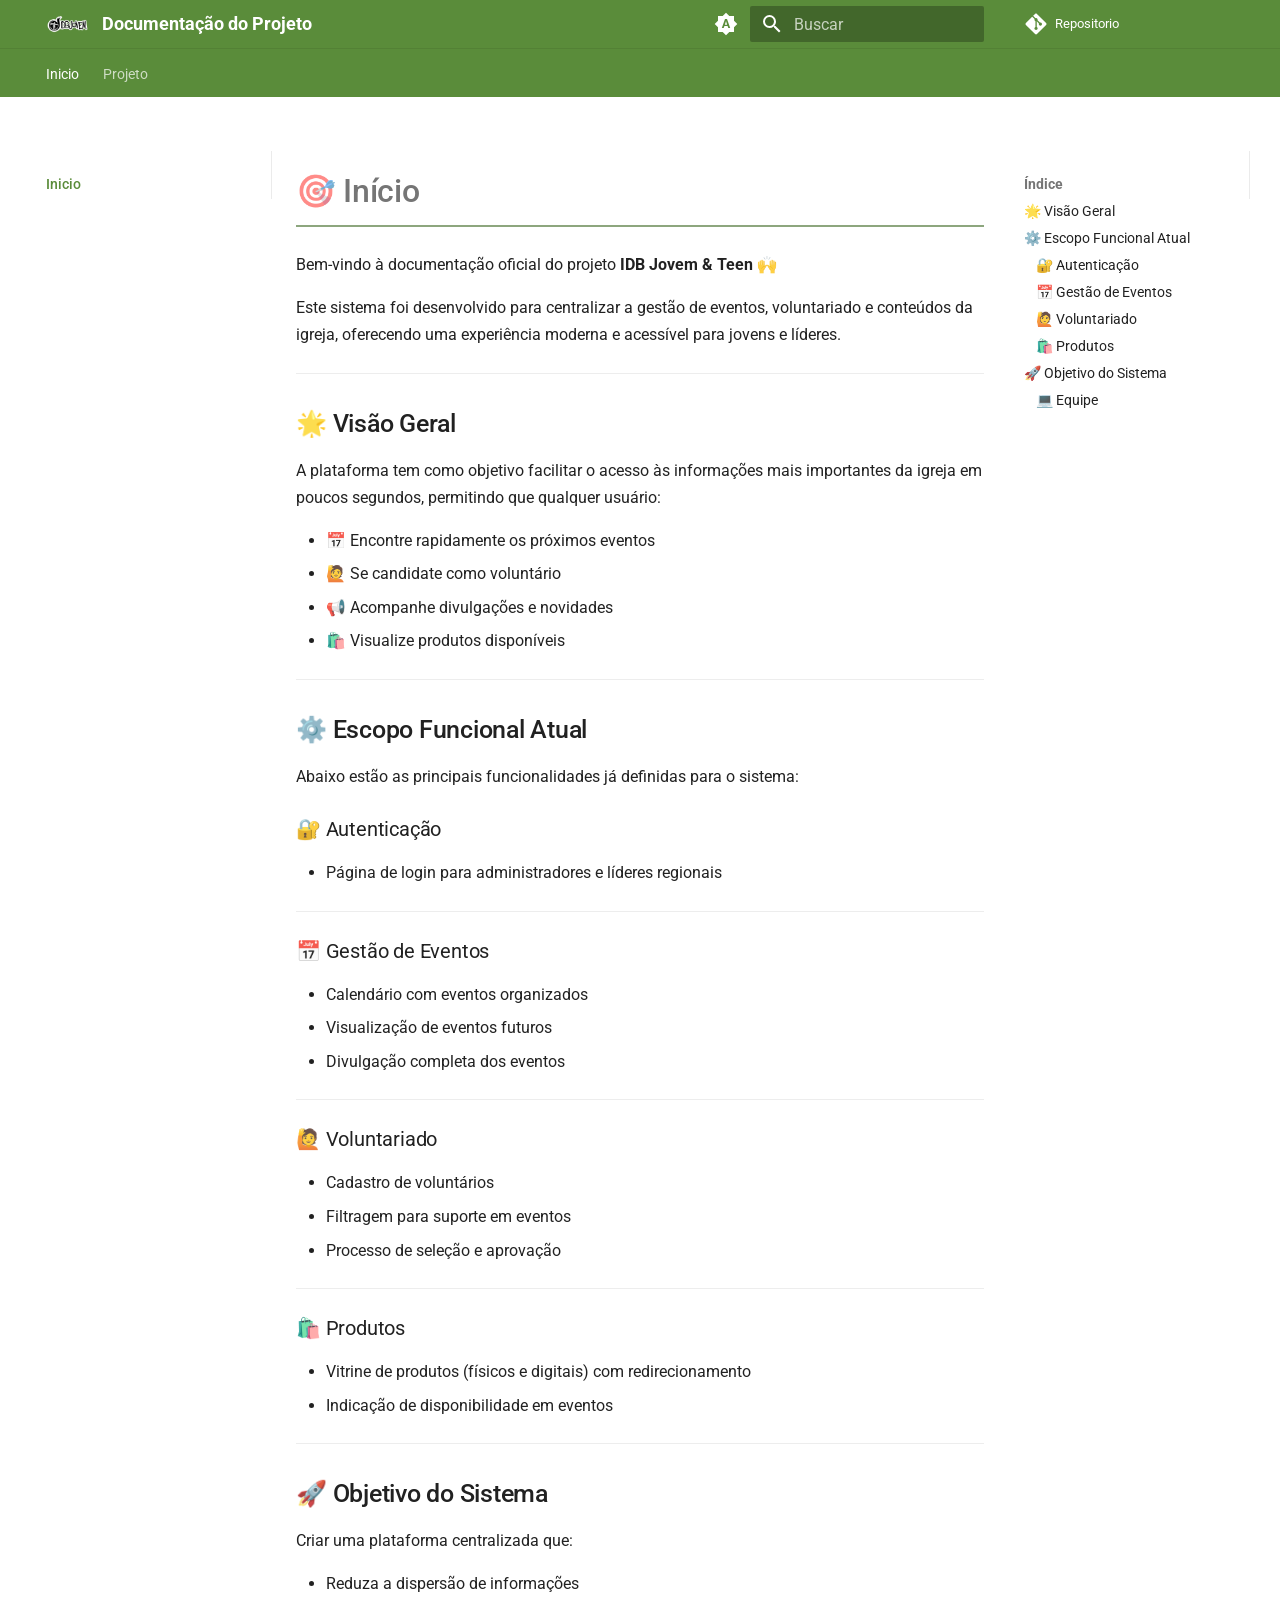
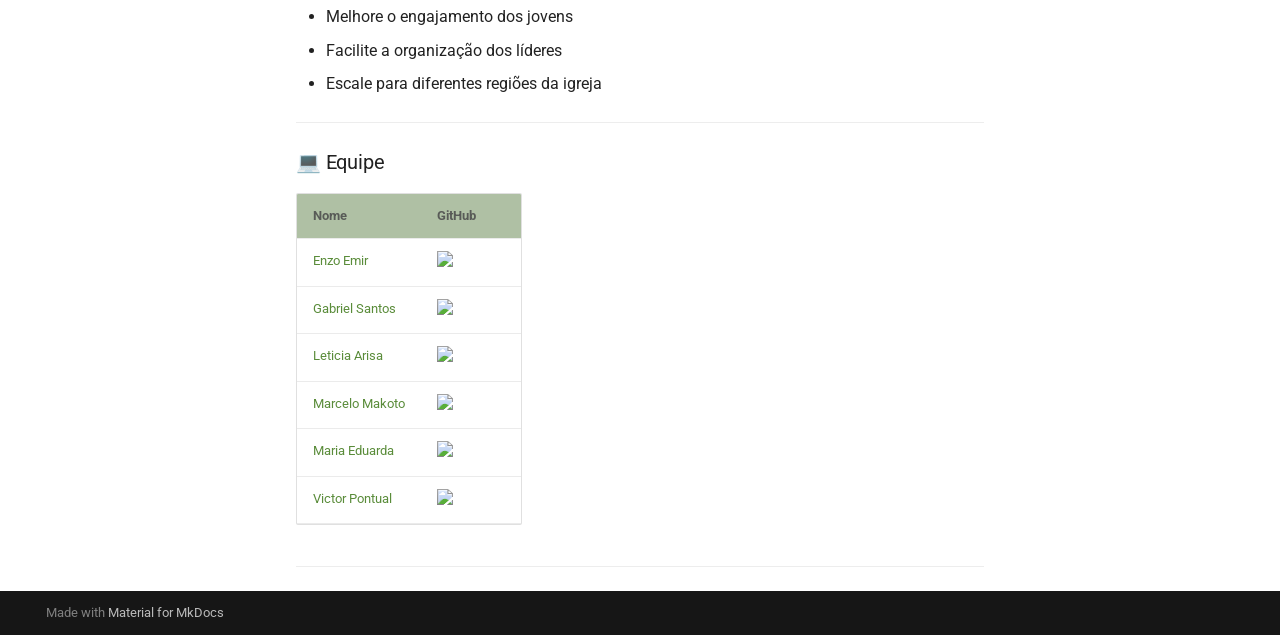
==== commit 74391ccb: "deploy: 148ee19e1fb87ce0019fed6f922dc45479a91bce" ====
--- a/index.html
+++ b/index.html
@@ -378,24 +378,102 @@
     <ul class="md-nav__list" data-md-component="toc" data-md-scrollfix>
       
         <li class="md-nav__item">
+  <a href="#visao-geral" class="md-nav__link">
+    <span class="md-ellipsis">
+      
+        🌟 Visão Geral
+      
+    </span>
+  </a>
+  
+</li>
+      
+        <li class="md-nav__item">
   <a href="#escopo-funcional-atual" class="md-nav__link">
     <span class="md-ellipsis">
       
-        Escopo funcional atual
-      
-    </span>
-  </a>
+        ⚙️ Escopo Funcional Atual
+      
+    </span>
+  </a>
+  
+    <nav class="md-nav" aria-label="⚙️ Escopo Funcional Atual">
+      <ul class="md-nav__list">
+        
+          <li class="md-nav__item">
+  <a href="#autenticacao" class="md-nav__link">
+    <span class="md-ellipsis">
+      
+        🔐 Autenticação
+      
+    </span>
+  </a>
+  
+</li>
+        
+          <li class="md-nav__item">
+  <a href="#gestao-de-eventos" class="md-nav__link">
+    <span class="md-ellipsis">
+      
+        📅 Gestão de Eventos
+      
+    </span>
+  </a>
+  
+</li>
+        
+          <li class="md-nav__item">
+  <a href="#voluntariado" class="md-nav__link">
+    <span class="md-ellipsis">
+      
+        🙋 Voluntariado
+      
+    </span>
+  </a>
+  
+</li>
+        
+          <li class="md-nav__item">
+  <a href="#produtos" class="md-nav__link">
+    <span class="md-ellipsis">
+      
+        🛍️ Produtos
+      
+    </span>
+  </a>
+  
+</li>
+        
+      </ul>
+    </nav>
   
 </li>
       
         <li class="md-nav__item">
+  <a href="#objetivo-do-sistema" class="md-nav__link">
+    <span class="md-ellipsis">
+      
+        🚀 Objetivo do Sistema
+      
+    </span>
+  </a>
+  
+    <nav class="md-nav" aria-label="🚀 Objetivo do Sistema">
+      <ul class="md-nav__list">
+        
+          <li class="md-nav__item">
   <a href="#equipe" class="md-nav__link">
     <span class="md-ellipsis">
       
-        Equipe
-      
-    </span>
-  </a>
+        💻 Equipe
+      
+    </span>
+  </a>
+  
+</li>
+        
+      </ul>
+    </nav>
   
 </li>
       
@@ -500,6 +578,34 @@
     
   
     Backlog
+  
+
+    
+  </span>
+  
+  
+
+      </a>
+    </li>
+  
+
+              
+            
+              
+                
+  
+  
+  
+  
+    <li class="md-nav__item">
+      <a href="projeto/canvas_mvp/" class="md-nav__link">
+        
+  
+  
+  <span class="md-ellipsis">
+    
+  
+    Canvas MVP
   
 
     
@@ -547,24 +653,102 @@
     <ul class="md-nav__list" data-md-component="toc" data-md-scrollfix>
       
         <li class="md-nav__item">
+  <a href="#visao-geral" class="md-nav__link">
+    <span class="md-ellipsis">
+      
+        🌟 Visão Geral
+      
+    </span>
+  </a>
+  
+</li>
+      
+        <li class="md-nav__item">
   <a href="#escopo-funcional-atual" class="md-nav__link">
     <span class="md-ellipsis">
       
-        Escopo funcional atual
-      
-    </span>
-  </a>
+        ⚙️ Escopo Funcional Atual
+      
+    </span>
+  </a>
+  
+    <nav class="md-nav" aria-label="⚙️ Escopo Funcional Atual">
+      <ul class="md-nav__list">
+        
+          <li class="md-nav__item">
+  <a href="#autenticacao" class="md-nav__link">
+    <span class="md-ellipsis">
+      
+        🔐 Autenticação
+      
+    </span>
+  </a>
+  
+</li>
+        
+          <li class="md-nav__item">
+  <a href="#gestao-de-eventos" class="md-nav__link">
+    <span class="md-ellipsis">
+      
+        📅 Gestão de Eventos
+      
+    </span>
+  </a>
+  
+</li>
+        
+          <li class="md-nav__item">
+  <a href="#voluntariado" class="md-nav__link">
+    <span class="md-ellipsis">
+      
+        🙋 Voluntariado
+      
+    </span>
+  </a>
+  
+</li>
+        
+          <li class="md-nav__item">
+  <a href="#produtos" class="md-nav__link">
+    <span class="md-ellipsis">
+      
+        🛍️ Produtos
+      
+    </span>
+  </a>
+  
+</li>
+        
+      </ul>
+    </nav>
   
 </li>
       
         <li class="md-nav__item">
+  <a href="#objetivo-do-sistema" class="md-nav__link">
+    <span class="md-ellipsis">
+      
+        🚀 Objetivo do Sistema
+      
+    </span>
+  </a>
+  
+    <nav class="md-nav" aria-label="🚀 Objetivo do Sistema">
+      <ul class="md-nav__list">
+        
+          <li class="md-nav__item">
   <a href="#equipe" class="md-nav__link">
     <span class="md-ellipsis">
       
-        Equipe
-      
-    </span>
-  </a>
+        💻 Equipe
+      
+    </span>
+  </a>
+  
+</li>
+        
+      </ul>
+    </nav>
   
 </li>
       
@@ -588,51 +772,91 @@
   
 
 
-<h1 id="inicio">Início<a class="headerlink" href="#inicio" title="Permanent link">&para;</a></h1>
-<p>Bem-vindo à documentação do projeto desenvolvido para a Igreja de Deus - IDB Jovem e Teen.</p>
-<h2 id="escopo-funcional-atual">Escopo funcional atual<a class="headerlink" href="#escopo-funcional-atual" title="Permanent link">&para;</a></h2>
+<h1 id="inicio">🎯 Início<a class="headerlink" href="#inicio" title="Permanent link">&para;</a></h1>
+<p>Bem-vindo à documentação oficial do projeto <strong>IDB Jovem &amp; Teen</strong> 🙌</p>
+<p>Este sistema foi desenvolvido para centralizar a gestão de eventos, voluntariado e conteúdos da igreja, oferecendo uma experiência moderna e acessível para jovens e líderes.</p>
+<hr />
+<h2 id="visao-geral">🌟 Visão Geral<a class="headerlink" href="#visao-geral" title="Permanent link">&para;</a></h2>
+<p>A plataforma tem como objetivo facilitar o acesso às informações mais importantes da igreja em poucos segundos, permitindo que qualquer usuário:</p>
 <ul>
-<li>Página de login</li>
-<li>Calendário com os eventos</li>
-<li>Filtragem de voluntários para suporte em eventos</li>
-<li>Divulgação dos eventos</li>
-<li>Vitrine de produtos</li>
+<li>📅 Encontre rapidamente os próximos eventos</li>
+<li>🙋 Se candidate como voluntário</li>
+<li>📢 Acompanhe divulgações e novidades</li>
+<li>🛍️ Visualize produtos disponíveis</li>
 </ul>
-<h2 id="equipe">Equipe<a class="headerlink" href="#equipe" title="Permanent link">&para;</a></h2>
+<hr />
+<h2 id="escopo-funcional-atual">⚙️ Escopo Funcional Atual<a class="headerlink" href="#escopo-funcional-atual" title="Permanent link">&para;</a></h2>
+<p>Abaixo estão as principais funcionalidades já definidas para o sistema:</p>
+<h3 id="autenticacao">🔐 Autenticação<a class="headerlink" href="#autenticacao" title="Permanent link">&para;</a></h3>
+<ul>
+<li>Página de login para administradores e líderes regionais</li>
+</ul>
+<hr />
+<h3 id="gestao-de-eventos">📅 Gestão de Eventos<a class="headerlink" href="#gestao-de-eventos" title="Permanent link">&para;</a></h3>
+<ul>
+<li>Calendário com eventos organizados</li>
+<li>Visualização de eventos futuros</li>
+<li>Divulgação completa dos eventos</li>
+</ul>
+<hr />
+<h3 id="voluntariado">🙋 Voluntariado<a class="headerlink" href="#voluntariado" title="Permanent link">&para;</a></h3>
+<ul>
+<li>Cadastro de voluntários</li>
+<li>Filtragem para suporte em eventos</li>
+<li>Processo de seleção e aprovação</li>
+</ul>
+<hr />
+<h3 id="produtos">🛍️ Produtos<a class="headerlink" href="#produtos" title="Permanent link">&para;</a></h3>
+<ul>
+<li>Vitrine de produtos (físicos e digitais) com redirecionamento</li>
+<li>Indicação de disponibilidade em eventos</li>
+</ul>
+<hr />
+<h2 id="objetivo-do-sistema">🚀 Objetivo do Sistema<a class="headerlink" href="#objetivo-do-sistema" title="Permanent link">&para;</a></h2>
+<p>Criar uma plataforma centralizada que:</p>
+<ul>
+<li>Reduza a dispersão de informações</li>
+<li>Melhore o engajamento dos jovens</li>
+<li>Facilite a organização dos líderes</li>
+<li>Escale para diferentes regiões da igreja</li>
+</ul>
+<hr />
+<h3 id="equipe">💻 Equipe<a class="headerlink" href="#equipe" title="Permanent link">&para;</a></h3>
 <table>
 <thead>
 <tr>
 <th>Nome</th>
-<th>Contato</th>
+<th>GitHub</th>
 </tr>
 </thead>
 <tbody>
 <tr>
-<td>Enzo Emir</td>
-<td><a href="https://github.com/EnzoEmir">EnzoEmir</a></td>
+<td><a href="https://github.com/EnzoEmir">Enzo Emir</a></td>
+<td><img src="https://github.com/EnzoEmir.png" width="100"/></td>
 </tr>
 <tr>
-<td>Gabriel Santos</td>
-<td><a href="https://github.com/GabrielSMonteiro">GabrielSMonteiro</a></td>
+<td><a href="https://github.com/GabrielSMonteiro">Gabriel Santos</a></td>
+<td><img src="https://github.com/GabrielSMonteiro.png" width="100"/></td>
 </tr>
 <tr>
-<td>Leticia Arisa</td>
-<td><a href="https://github.com/Leticia-Arisa-K-Higa">Leticia-Arisa-K-Higa</a></td>
+<td><a href="https://github.com/Leticia-Arisa-K-Higa">Leticia Arisa</a></td>
+<td><img src="https://github.com/Leticia-Arisa-K-Higa.png" width="100"/></td>
 </tr>
 <tr>
-<td>Marcelo Makoto</td>
-<td><a href="https://github.com/MM4K">MM4K</a></td>
+<td><a href="https://github.com/MM4K">Marcelo Makoto</a></td>
+<td><img src="https://github.com/MM4K.png" width="100"/></td>
 </tr>
 <tr>
-<td>Maria Eduarda</td>
-<td><a href="https://github.com/dudaa28">dudaa28</a></td>
+<td><a href="https://github.com/dudaa28">Maria Eduarda</a></td>
+<td><img src="https://github.com/dudaa28.png" width="100"/></td>
 </tr>
 <tr>
-<td>Victor Pontual</td>
-<td><a href="https://github.com/VictorPontual">VictorPontual</a></td>
+<td><a href="https://github.com/VictorPontual">Victor Pontual</a></td>
+<td><img src="https://github.com/VictorPontual.png" width="100"/></td>
 </tr>
 </tbody>
 </table>
+<hr />
 
 
 
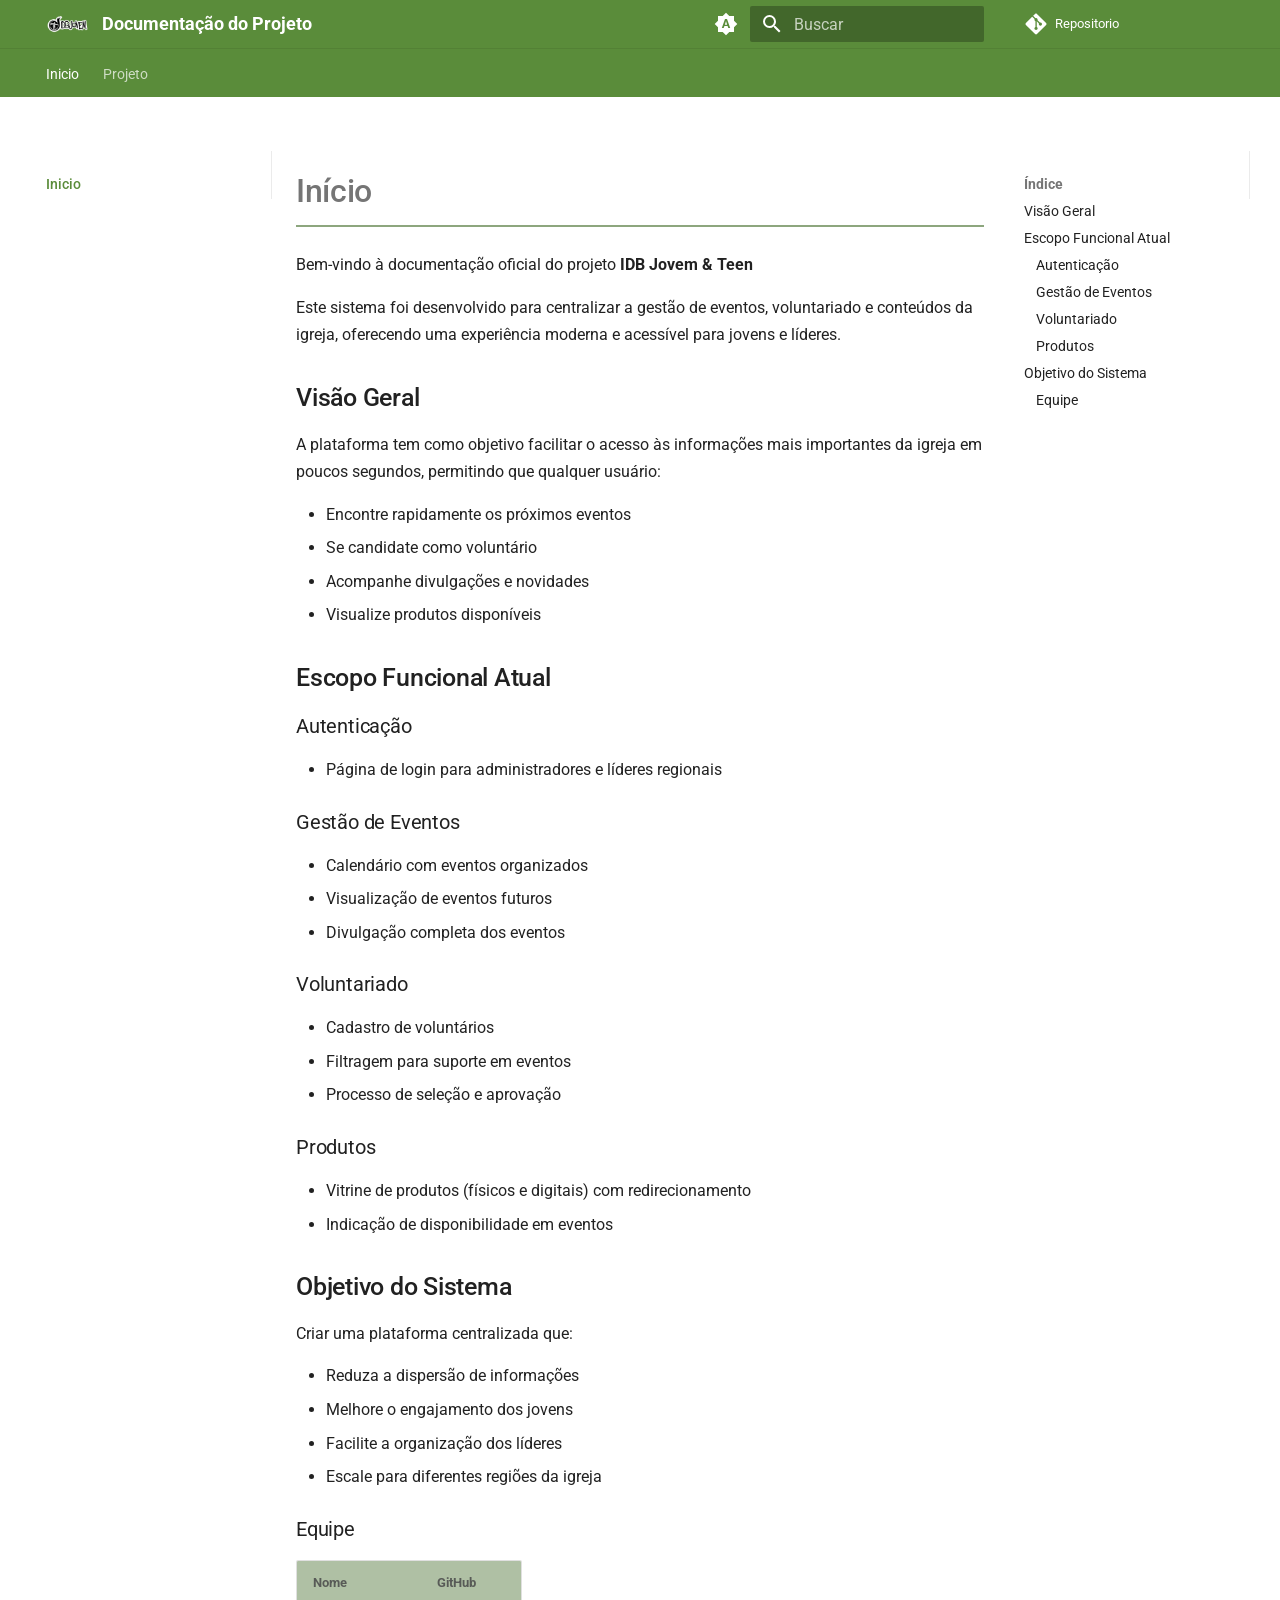
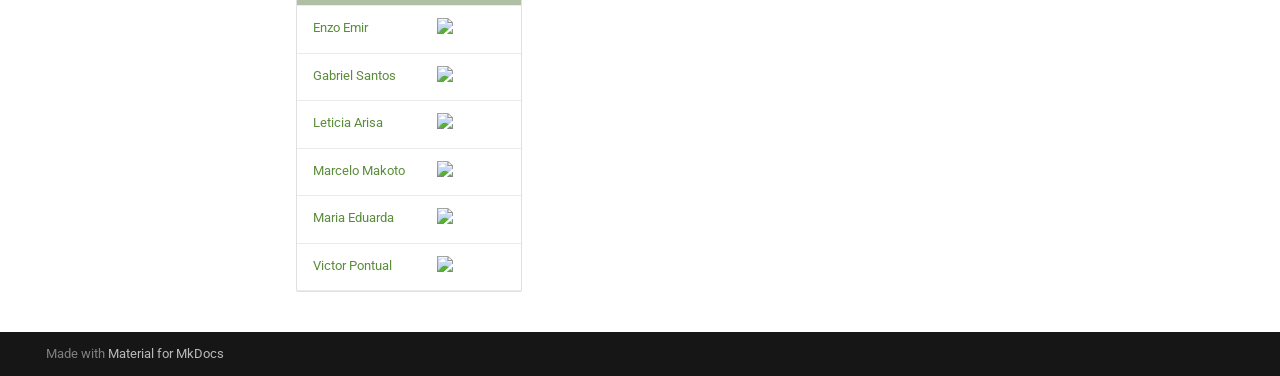
==== commit 5121a339: "deploy: ae146f704e7f85b3e9be986536e1b2d84d5cadd8" ====
--- a/index.html
+++ b/index.html
@@ -381,7 +381,7 @@
   <a href="#visao-geral" class="md-nav__link">
     <span class="md-ellipsis">
       
-        🌟 Visão Geral
+        Visão Geral
       
     </span>
   </a>
@@ -392,19 +392,19 @@
   <a href="#escopo-funcional-atual" class="md-nav__link">
     <span class="md-ellipsis">
       
-        ⚙️ Escopo Funcional Atual
-      
-    </span>
-  </a>
-  
-    <nav class="md-nav" aria-label="⚙️ Escopo Funcional Atual">
+        Escopo Funcional Atual
+      
+    </span>
+  </a>
+  
+    <nav class="md-nav" aria-label="Escopo Funcional Atual">
       <ul class="md-nav__list">
         
           <li class="md-nav__item">
   <a href="#autenticacao" class="md-nav__link">
     <span class="md-ellipsis">
       
-        🔐 Autenticação
+        Autenticação
       
     </span>
   </a>
@@ -415,7 +415,7 @@
   <a href="#gestao-de-eventos" class="md-nav__link">
     <span class="md-ellipsis">
       
-        📅 Gestão de Eventos
+        Gestão de Eventos
       
     </span>
   </a>
@@ -426,7 +426,7 @@
   <a href="#voluntariado" class="md-nav__link">
     <span class="md-ellipsis">
       
-        🙋 Voluntariado
+        Voluntariado
       
     </span>
   </a>
@@ -437,7 +437,7 @@
   <a href="#produtos" class="md-nav__link">
     <span class="md-ellipsis">
       
-        🛍️ Produtos
+        Produtos
       
     </span>
   </a>
@@ -453,19 +453,19 @@
   <a href="#objetivo-do-sistema" class="md-nav__link">
     <span class="md-ellipsis">
       
-        🚀 Objetivo do Sistema
-      
-    </span>
-  </a>
-  
-    <nav class="md-nav" aria-label="🚀 Objetivo do Sistema">
+        Objetivo do Sistema
+      
+    </span>
+  </a>
+  
+    <nav class="md-nav" aria-label="Objetivo do Sistema">
       <ul class="md-nav__list">
         
           <li class="md-nav__item">
   <a href="#equipe" class="md-nav__link">
     <span class="md-ellipsis">
       
-        💻 Equipe
+        Equipe
       
     </span>
   </a>
@@ -656,7 +656,7 @@
   <a href="#visao-geral" class="md-nav__link">
     <span class="md-ellipsis">
       
-        🌟 Visão Geral
+        Visão Geral
       
     </span>
   </a>
@@ -667,19 +667,19 @@
   <a href="#escopo-funcional-atual" class="md-nav__link">
     <span class="md-ellipsis">
       
-        ⚙️ Escopo Funcional Atual
-      
-    </span>
-  </a>
-  
-    <nav class="md-nav" aria-label="⚙️ Escopo Funcional Atual">
+        Escopo Funcional Atual
+      
+    </span>
+  </a>
+  
+    <nav class="md-nav" aria-label="Escopo Funcional Atual">
       <ul class="md-nav__list">
         
           <li class="md-nav__item">
   <a href="#autenticacao" class="md-nav__link">
     <span class="md-ellipsis">
       
-        🔐 Autenticação
+        Autenticação
       
     </span>
   </a>
@@ -690,7 +690,7 @@
   <a href="#gestao-de-eventos" class="md-nav__link">
     <span class="md-ellipsis">
       
-        📅 Gestão de Eventos
+        Gestão de Eventos
       
     </span>
   </a>
@@ -701,7 +701,7 @@
   <a href="#voluntariado" class="md-nav__link">
     <span class="md-ellipsis">
       
-        🙋 Voluntariado
+        Voluntariado
       
     </span>
   </a>
@@ -712,7 +712,7 @@
   <a href="#produtos" class="md-nav__link">
     <span class="md-ellipsis">
       
-        🛍️ Produtos
+        Produtos
       
     </span>
   </a>
@@ -728,19 +728,19 @@
   <a href="#objetivo-do-sistema" class="md-nav__link">
     <span class="md-ellipsis">
       
-        🚀 Objetivo do Sistema
-      
-    </span>
-  </a>
-  
-    <nav class="md-nav" aria-label="🚀 Objetivo do Sistema">
+        Objetivo do Sistema
+      
+    </span>
+  </a>
+  
+    <nav class="md-nav" aria-label="Objetivo do Sistema">
       <ul class="md-nav__list">
         
           <li class="md-nav__item">
   <a href="#equipe" class="md-nav__link">
     <span class="md-ellipsis">
       
-        💻 Equipe
+        Equipe
       
     </span>
   </a>
@@ -772,47 +772,40 @@
   
 
 
-<h1 id="inicio">🎯 Início<a class="headerlink" href="#inicio" title="Permanent link">&para;</a></h1>
-<p>Bem-vindo à documentação oficial do projeto <strong>IDB Jovem &amp; Teen</strong> 🙌</p>
+<h1 id="inicio">Início<a class="headerlink" href="#inicio" title="Permanent link">&para;</a></h1>
+<p>Bem-vindo à documentação oficial do projeto <strong>IDB Jovem &amp; Teen</strong></p>
 <p>Este sistema foi desenvolvido para centralizar a gestão de eventos, voluntariado e conteúdos da igreja, oferecendo uma experiência moderna e acessível para jovens e líderes.</p>
-<hr />
-<h2 id="visao-geral">🌟 Visão Geral<a class="headerlink" href="#visao-geral" title="Permanent link">&para;</a></h2>
+<h2 id="visao-geral">Visão Geral<a class="headerlink" href="#visao-geral" title="Permanent link">&para;</a></h2>
 <p>A plataforma tem como objetivo facilitar o acesso às informações mais importantes da igreja em poucos segundos, permitindo que qualquer usuário:</p>
 <ul>
-<li>📅 Encontre rapidamente os próximos eventos</li>
-<li>🙋 Se candidate como voluntário</li>
-<li>📢 Acompanhe divulgações e novidades</li>
-<li>🛍️ Visualize produtos disponíveis</li>
+<li>Encontre rapidamente os próximos eventos</li>
+<li>Se candidate como voluntário</li>
+<li>Acompanhe divulgações e novidades</li>
+<li>Visualize produtos disponíveis</li>
 </ul>
-<hr />
-<h2 id="escopo-funcional-atual">⚙️ Escopo Funcional Atual<a class="headerlink" href="#escopo-funcional-atual" title="Permanent link">&para;</a></h2>
-<p>Abaixo estão as principais funcionalidades já definidas para o sistema:</p>
-<h3 id="autenticacao">🔐 Autenticação<a class="headerlink" href="#autenticacao" title="Permanent link">&para;</a></h3>
+<h2 id="escopo-funcional-atual">Escopo Funcional Atual<a class="headerlink" href="#escopo-funcional-atual" title="Permanent link">&para;</a></h2>
+<h3 id="autenticacao">Autenticação<a class="headerlink" href="#autenticacao" title="Permanent link">&para;</a></h3>
 <ul>
 <li>Página de login para administradores e líderes regionais</li>
 </ul>
-<hr />
-<h3 id="gestao-de-eventos">📅 Gestão de Eventos<a class="headerlink" href="#gestao-de-eventos" title="Permanent link">&para;</a></h3>
+<h3 id="gestao-de-eventos">Gestão de Eventos<a class="headerlink" href="#gestao-de-eventos" title="Permanent link">&para;</a></h3>
 <ul>
 <li>Calendário com eventos organizados</li>
 <li>Visualização de eventos futuros</li>
 <li>Divulgação completa dos eventos</li>
 </ul>
-<hr />
-<h3 id="voluntariado">🙋 Voluntariado<a class="headerlink" href="#voluntariado" title="Permanent link">&para;</a></h3>
+<h3 id="voluntariado">Voluntariado<a class="headerlink" href="#voluntariado" title="Permanent link">&para;</a></h3>
 <ul>
 <li>Cadastro de voluntários</li>
 <li>Filtragem para suporte em eventos</li>
 <li>Processo de seleção e aprovação</li>
 </ul>
-<hr />
-<h3 id="produtos">🛍️ Produtos<a class="headerlink" href="#produtos" title="Permanent link">&para;</a></h3>
+<h3 id="produtos">Produtos<a class="headerlink" href="#produtos" title="Permanent link">&para;</a></h3>
 <ul>
 <li>Vitrine de produtos (físicos e digitais) com redirecionamento</li>
 <li>Indicação de disponibilidade em eventos</li>
 </ul>
-<hr />
-<h2 id="objetivo-do-sistema">🚀 Objetivo do Sistema<a class="headerlink" href="#objetivo-do-sistema" title="Permanent link">&para;</a></h2>
+<h2 id="objetivo-do-sistema">Objetivo do Sistema<a class="headerlink" href="#objetivo-do-sistema" title="Permanent link">&para;</a></h2>
 <p>Criar uma plataforma centralizada que:</p>
 <ul>
 <li>Reduza a dispersão de informações</li>
@@ -820,8 +813,7 @@
 <li>Facilite a organização dos líderes</li>
 <li>Escale para diferentes regiões da igreja</li>
 </ul>
-<hr />
-<h3 id="equipe">💻 Equipe<a class="headerlink" href="#equipe" title="Permanent link">&para;</a></h3>
+<h3 id="equipe">Equipe<a class="headerlink" href="#equipe" title="Permanent link">&para;</a></h3>
 <table>
 <thead>
 <tr>
@@ -856,7 +848,6 @@
 </tr>
 </tbody>
 </table>
-<hr />
 
 
 
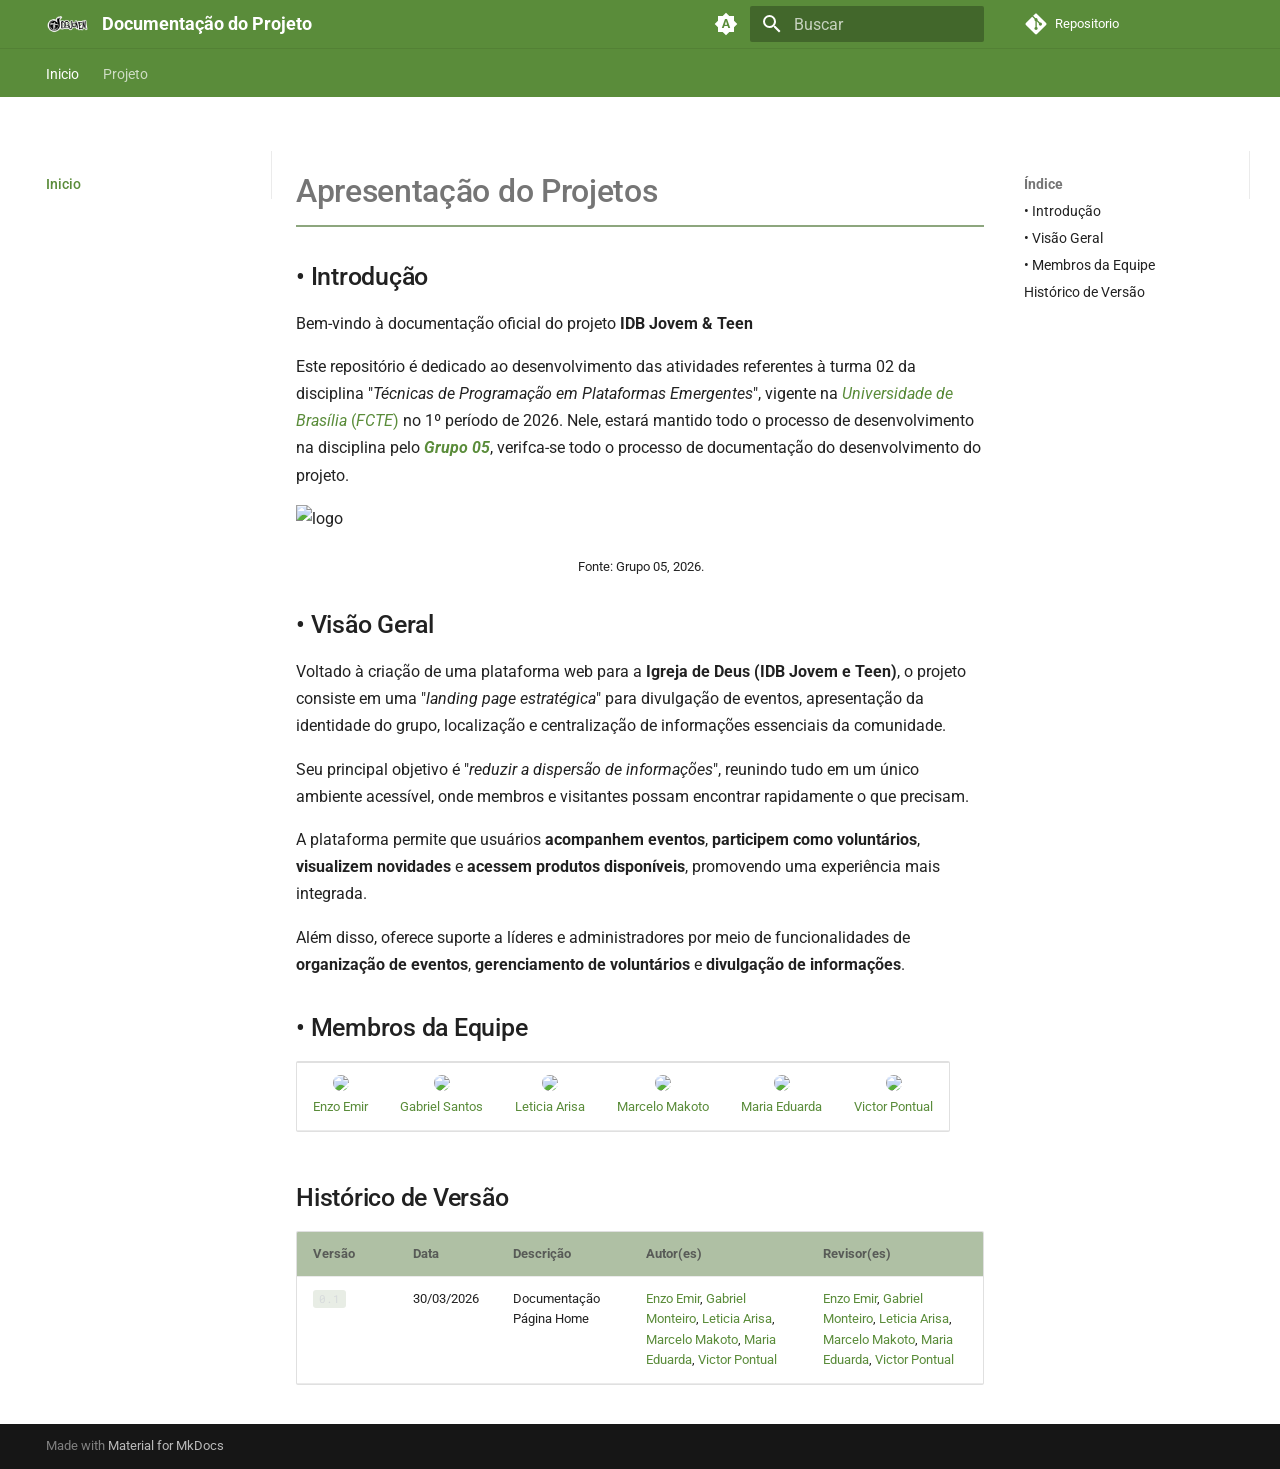
==== commit 663e739d: "deploy: 5f70b8f6dbfb7a2b4ee525780a83d0f2f010d522" ====
--- a/index.html
+++ b/index.html
@@ -78,7 +78,7 @@
     <div data-md-component="skip">
       
         
-        <a href="#inicio" class="md-skip">
+        <a href="#apresentacao-do-projetos" class="md-skip">
           Pular para conteúdo
         </a>
       
@@ -378,10 +378,21 @@
     <ul class="md-nav__list" data-md-component="toc" data-md-scrollfix>
       
         <li class="md-nav__item">
+  <a href="#introducao" class="md-nav__link">
+    <span class="md-ellipsis">
+      
+        • Introdução
+      
+    </span>
+  </a>
+  
+</li>
+      
+        <li class="md-nav__item">
   <a href="#visao-geral" class="md-nav__link">
     <span class="md-ellipsis">
       
-        Visão Geral
+        • Visão Geral
       
     </span>
   </a>
@@ -389,91 +400,24 @@
 </li>
       
         <li class="md-nav__item">
-  <a href="#escopo-funcional-atual" class="md-nav__link">
+  <a href="#membros-da-equipe" class="md-nav__link">
     <span class="md-ellipsis">
       
-        Escopo Funcional Atual
+        • Membros da Equipe
       
     </span>
   </a>
   
-    <nav class="md-nav" aria-label="Escopo Funcional Atual">
-      <ul class="md-nav__list">
-        
-          <li class="md-nav__item">
-  <a href="#autenticacao" class="md-nav__link">
+</li>
+      
+        <li class="md-nav__item">
+  <a href="#historico-de-versao" class="md-nav__link">
     <span class="md-ellipsis">
       
-        Autenticação
+        Histórico de Versão
       
     </span>
   </a>
-  
-</li>
-        
-          <li class="md-nav__item">
-  <a href="#gestao-de-eventos" class="md-nav__link">
-    <span class="md-ellipsis">
-      
-        Gestão de Eventos
-      
-    </span>
-  </a>
-  
-</li>
-        
-          <li class="md-nav__item">
-  <a href="#voluntariado" class="md-nav__link">
-    <span class="md-ellipsis">
-      
-        Voluntariado
-      
-    </span>
-  </a>
-  
-</li>
-        
-          <li class="md-nav__item">
-  <a href="#produtos" class="md-nav__link">
-    <span class="md-ellipsis">
-      
-        Produtos
-      
-    </span>
-  </a>
-  
-</li>
-        
-      </ul>
-    </nav>
-  
-</li>
-      
-        <li class="md-nav__item">
-  <a href="#objetivo-do-sistema" class="md-nav__link">
-    <span class="md-ellipsis">
-      
-        Objetivo do Sistema
-      
-    </span>
-  </a>
-  
-    <nav class="md-nav" aria-label="Objetivo do Sistema">
-      <ul class="md-nav__list">
-        
-          <li class="md-nav__item">
-  <a href="#equipe" class="md-nav__link">
-    <span class="md-ellipsis">
-      
-        Equipe
-      
-    </span>
-  </a>
-  
-</li>
-        
-      </ul>
-    </nav>
   
 </li>
       
@@ -653,10 +597,21 @@
     <ul class="md-nav__list" data-md-component="toc" data-md-scrollfix>
       
         <li class="md-nav__item">
+  <a href="#introducao" class="md-nav__link">
+    <span class="md-ellipsis">
+      
+        • Introdução
+      
+    </span>
+  </a>
+  
+</li>
+      
+        <li class="md-nav__item">
   <a href="#visao-geral" class="md-nav__link">
     <span class="md-ellipsis">
       
-        Visão Geral
+        • Visão Geral
       
     </span>
   </a>
@@ -664,91 +619,24 @@
 </li>
       
         <li class="md-nav__item">
-  <a href="#escopo-funcional-atual" class="md-nav__link">
+  <a href="#membros-da-equipe" class="md-nav__link">
     <span class="md-ellipsis">
       
-        Escopo Funcional Atual
+        • Membros da Equipe
       
     </span>
   </a>
   
-    <nav class="md-nav" aria-label="Escopo Funcional Atual">
-      <ul class="md-nav__list">
-        
-          <li class="md-nav__item">
-  <a href="#autenticacao" class="md-nav__link">
+</li>
+      
+        <li class="md-nav__item">
+  <a href="#historico-de-versao" class="md-nav__link">
     <span class="md-ellipsis">
       
-        Autenticação
+        Histórico de Versão
       
     </span>
   </a>
-  
-</li>
-        
-          <li class="md-nav__item">
-  <a href="#gestao-de-eventos" class="md-nav__link">
-    <span class="md-ellipsis">
-      
-        Gestão de Eventos
-      
-    </span>
-  </a>
-  
-</li>
-        
-          <li class="md-nav__item">
-  <a href="#voluntariado" class="md-nav__link">
-    <span class="md-ellipsis">
-      
-        Voluntariado
-      
-    </span>
-  </a>
-  
-</li>
-        
-          <li class="md-nav__item">
-  <a href="#produtos" class="md-nav__link">
-    <span class="md-ellipsis">
-      
-        Produtos
-      
-    </span>
-  </a>
-  
-</li>
-        
-      </ul>
-    </nav>
-  
-</li>
-      
-        <li class="md-nav__item">
-  <a href="#objetivo-do-sistema" class="md-nav__link">
-    <span class="md-ellipsis">
-      
-        Objetivo do Sistema
-      
-    </span>
-  </a>
-  
-    <nav class="md-nav" aria-label="Objetivo do Sistema">
-      <ul class="md-nav__list">
-        
-          <li class="md-nav__item">
-  <a href="#equipe" class="md-nav__link">
-    <span class="md-ellipsis">
-      
-        Equipe
-      
-    </span>
-  </a>
-  
-</li>
-        
-      </ul>
-    </nav>
   
 </li>
       
@@ -772,79 +660,78 @@
   
 
 
-<h1 id="inicio">Início<a class="headerlink" href="#inicio" title="Permanent link">&para;</a></h1>
+<h1 id="apresentacao-do-projetos">Apresentação do Projetos<a class="headerlink" href="#apresentacao-do-projetos" title="Permanent link">&para;</a></h1>
+<h2 id="introducao">• Introdução<a class="headerlink" href="#introducao" title="Permanent link">&para;</a></h2>
 <p>Bem-vindo à documentação oficial do projeto <strong>IDB Jovem &amp; Teen</strong></p>
-<p>Este sistema foi desenvolvido para centralizar a gestão de eventos, voluntariado e conteúdos da igreja, oferecendo uma experiência moderna e acessível para jovens e líderes.</p>
-<h2 id="visao-geral">Visão Geral<a class="headerlink" href="#visao-geral" title="Permanent link">&para;</a></h2>
-<p>A plataforma tem como objetivo facilitar o acesso às informações mais importantes da igreja em poucos segundos, permitindo que qualquer usuário:</p>
-<ul>
-<li>Encontre rapidamente os próximos eventos</li>
-<li>Se candidate como voluntário</li>
-<li>Acompanhe divulgações e novidades</li>
-<li>Visualize produtos disponíveis</li>
-</ul>
-<h2 id="escopo-funcional-atual">Escopo Funcional Atual<a class="headerlink" href="#escopo-funcional-atual" title="Permanent link">&para;</a></h2>
-<h3 id="autenticacao">Autenticação<a class="headerlink" href="#autenticacao" title="Permanent link">&para;</a></h3>
-<ul>
-<li>Página de login para administradores e líderes regionais</li>
-</ul>
-<h3 id="gestao-de-eventos">Gestão de Eventos<a class="headerlink" href="#gestao-de-eventos" title="Permanent link">&para;</a></h3>
-<ul>
-<li>Calendário com eventos organizados</li>
-<li>Visualização de eventos futuros</li>
-<li>Divulgação completa dos eventos</li>
-</ul>
-<h3 id="voluntariado">Voluntariado<a class="headerlink" href="#voluntariado" title="Permanent link">&para;</a></h3>
-<ul>
-<li>Cadastro de voluntários</li>
-<li>Filtragem para suporte em eventos</li>
-<li>Processo de seleção e aprovação</li>
-</ul>
-<h3 id="produtos">Produtos<a class="headerlink" href="#produtos" title="Permanent link">&para;</a></h3>
-<ul>
-<li>Vitrine de produtos (físicos e digitais) com redirecionamento</li>
-<li>Indicação de disponibilidade em eventos</li>
-</ul>
-<h2 id="objetivo-do-sistema">Objetivo do Sistema<a class="headerlink" href="#objetivo-do-sistema" title="Permanent link">&para;</a></h2>
-<p>Criar uma plataforma centralizada que:</p>
-<ul>
-<li>Reduza a dispersão de informações</li>
-<li>Melhore o engajamento dos jovens</li>
-<li>Facilite a organização dos líderes</li>
-<li>Escale para diferentes regiões da igreja</li>
-</ul>
-<h3 id="equipe">Equipe<a class="headerlink" href="#equipe" title="Permanent link">&para;</a></h3>
+<p>Este repositório é dedicado ao desenvolvimento das atividades referentes à turma 02 da disciplina "<em>Técnicas de Programação em Plataformas Emergentes</em>", vigente na <a href="https://fcte.unb.br"><em>Universidade de Brasília</em> (<em>FCTE</em>)</a> no 1º período de 2026. Nele, estará mantido todo o processo de desenvolvimento na disciplina pelo <a href="#-membros-da-equipe-"><strong><em>Grupo 05</em></strong></a>, verifca-se todo o processo de documentação do desenvolvimento do projeto.</p>
+<p><img alt="logo" src="/docs/images/logo.png" /></p>
+<p align="center"><sub>Fonte: Grupo 05, 2026.</sub></p>
+
+<h2 id="visao-geral">• Visão Geral<a class="headerlink" href="#visao-geral" title="Permanent link">&para;</a></h2>
+<p>Voltado à criação de uma plataforma web para a <strong>Igreja de Deus (IDB Jovem e Teen)</strong>, o projeto consiste em uma "<em>landing page estratégica</em>" para divulgação de eventos, apresentação da identidade do grupo, localização e centralização de informações essenciais da comunidade.</p>
+<p>Seu principal objetivo é "<em>reduzir a dispersão de informações</em>", reunindo tudo em um único ambiente acessível, onde membros e visitantes possam encontrar rapidamente o que precisam.</p>
+<p>A plataforma permite que usuários <strong>acompanhem eventos</strong>, <strong>participem como voluntários</strong>, <strong>visualizem novidades</strong> e <strong>acessem produtos disponíveis</strong>, promovendo uma experiência mais integrada.</p>
+<p>Além disso, oferece suporte a líderes e administradores por meio de funcionalidades de <strong>organização de eventos</strong>, <strong>gerenciamento de voluntários</strong> e <strong>divulgação de informações</strong>.</p>
+<h2 id="membros-da-equipe">• Membros da Equipe<a class="headerlink" href="#membros-da-equipe" title="Permanent link">&para;</a></h2>
+<table>
+  <tr>
+    <td align="center">
+      <a href="https://github.com/EnzoEmir">
+        <img src="https://avatars.githubusercontent.com/EnzoEmir" width="100px" style="border-radius: 50%;"><br/>
+        Enzo Emir
+      </a>
+    </td>
+    <td align="center">
+      <a href="https://github.com/GabrielSMonteiro">
+        <img src="https://avatars.githubusercontent.com/GabrielSMonteiro" width="100px" style="border-radius: 50%;"><br/>
+        Gabriel Santos
+      </a>
+    </td>
+    <td align="center">
+      <a href="https://github.com/Leticia-Arisa-K-Higa">
+        <img src="https://avatars.githubusercontent.com/Leticia-Arisa-K-Higa" width="100px" style="border-radius: 50%;"><br/>
+        Leticia Arisa
+      </a>
+    </td>
+    <td align="center">
+      <a href="https://github.com/MM4K">
+        <img src="https://avatars.githubusercontent.com/MM4K" width="100px" style="border-radius: 50%;"><br/>
+        Marcelo Makoto
+      </a>
+    </td>
+    <td align="center">
+      <a href="https://github.com/dudaa28">
+        <img src="https://avatars.githubusercontent.com/dudaa28" width="100px" style="border-radius: 50%;"><br/>
+        Maria Eduarda
+      </a>
+    </td>
+    <td align="center">
+      <a href="https://github.com/VictorPontual">
+        <img src="https://avatars.githubusercontent.com/VictorPontual" width="100px" style="border-radius: 50%;"><br/>
+        Victor Pontual
+      </a>
+    </td>
+  </tr>
+</table>
+
+<h2 id="historico-de-versao">Histórico de Versão<a class="headerlink" href="#historico-de-versao" title="Permanent link">&para;</a></h2>
 <table>
 <thead>
 <tr>
-<th>Nome</th>
-<th>GitHub</th>
+<th>Versão</th>
+<th>Data</th>
+<th>Descrição</th>
+<th>Autor(es)</th>
+<th>Revisor(es)</th>
 </tr>
 </thead>
 <tbody>
 <tr>
-<td><a href="https://github.com/EnzoEmir">Enzo Emir</a></td>
-<td><img src="https://github.com/EnzoEmir.png" width="100"/></td>
-</tr>
-<tr>
-<td><a href="https://github.com/GabrielSMonteiro">Gabriel Santos</a></td>
-<td><img src="https://github.com/GabrielSMonteiro.png" width="100"/></td>
-</tr>
-<tr>
-<td><a href="https://github.com/Leticia-Arisa-K-Higa">Leticia Arisa</a></td>
-<td><img src="https://github.com/Leticia-Arisa-K-Higa.png" width="100"/></td>
-</tr>
-<tr>
-<td><a href="https://github.com/MM4K">Marcelo Makoto</a></td>
-<td><img src="https://github.com/MM4K.png" width="100"/></td>
-</tr>
-<tr>
-<td><a href="https://github.com/dudaa28">Maria Eduarda</a></td>
-<td><img src="https://github.com/dudaa28.png" width="100"/></td>
-</tr>
-<tr>
-<td><a href="https://github.com/VictorPontual">Victor Pontual</a></td>
-<td><img src="https://github.com/VictorPontual.png" width="100"/></td>
+<td><code>0.1</code></td>
+<td>30/03/2026</td>
+<td>Documentação Página Home</td>
+<td><a href="https://github.com/EnzoEmir">Enzo Emir</a>, <a href="https://github.com/GabrielSMonteiro">Gabriel Monteiro</a>, <a href="https://github.com/Leticia-Arisa-K-Higa">Leticia Arisa</a>, <a href="https://github.com/MM4K">Marcelo Makoto</a>, <a href="https://github.com/dudaa28">Maria Eduarda</a>, <a href="https://github.com/VictorPontual">Victor Pontual</a></td>
+<td><a href="https://github.com/EnzoEmir">Enzo Emir</a>, <a href="https://github.com/GabrielSMonteiro">Gabriel Monteiro</a>, <a href="https://github.com/Leticia-Arisa-K-Higa">Leticia Arisa</a>, <a href="https://github.com/MM4K">Marcelo Makoto</a>, <a href="https://github.com/dudaa28">Maria Eduarda</a>, <a href="https://github.com/VictorPontual">Victor Pontual</a></td>
 </tr>
 </tbody>
 </table>
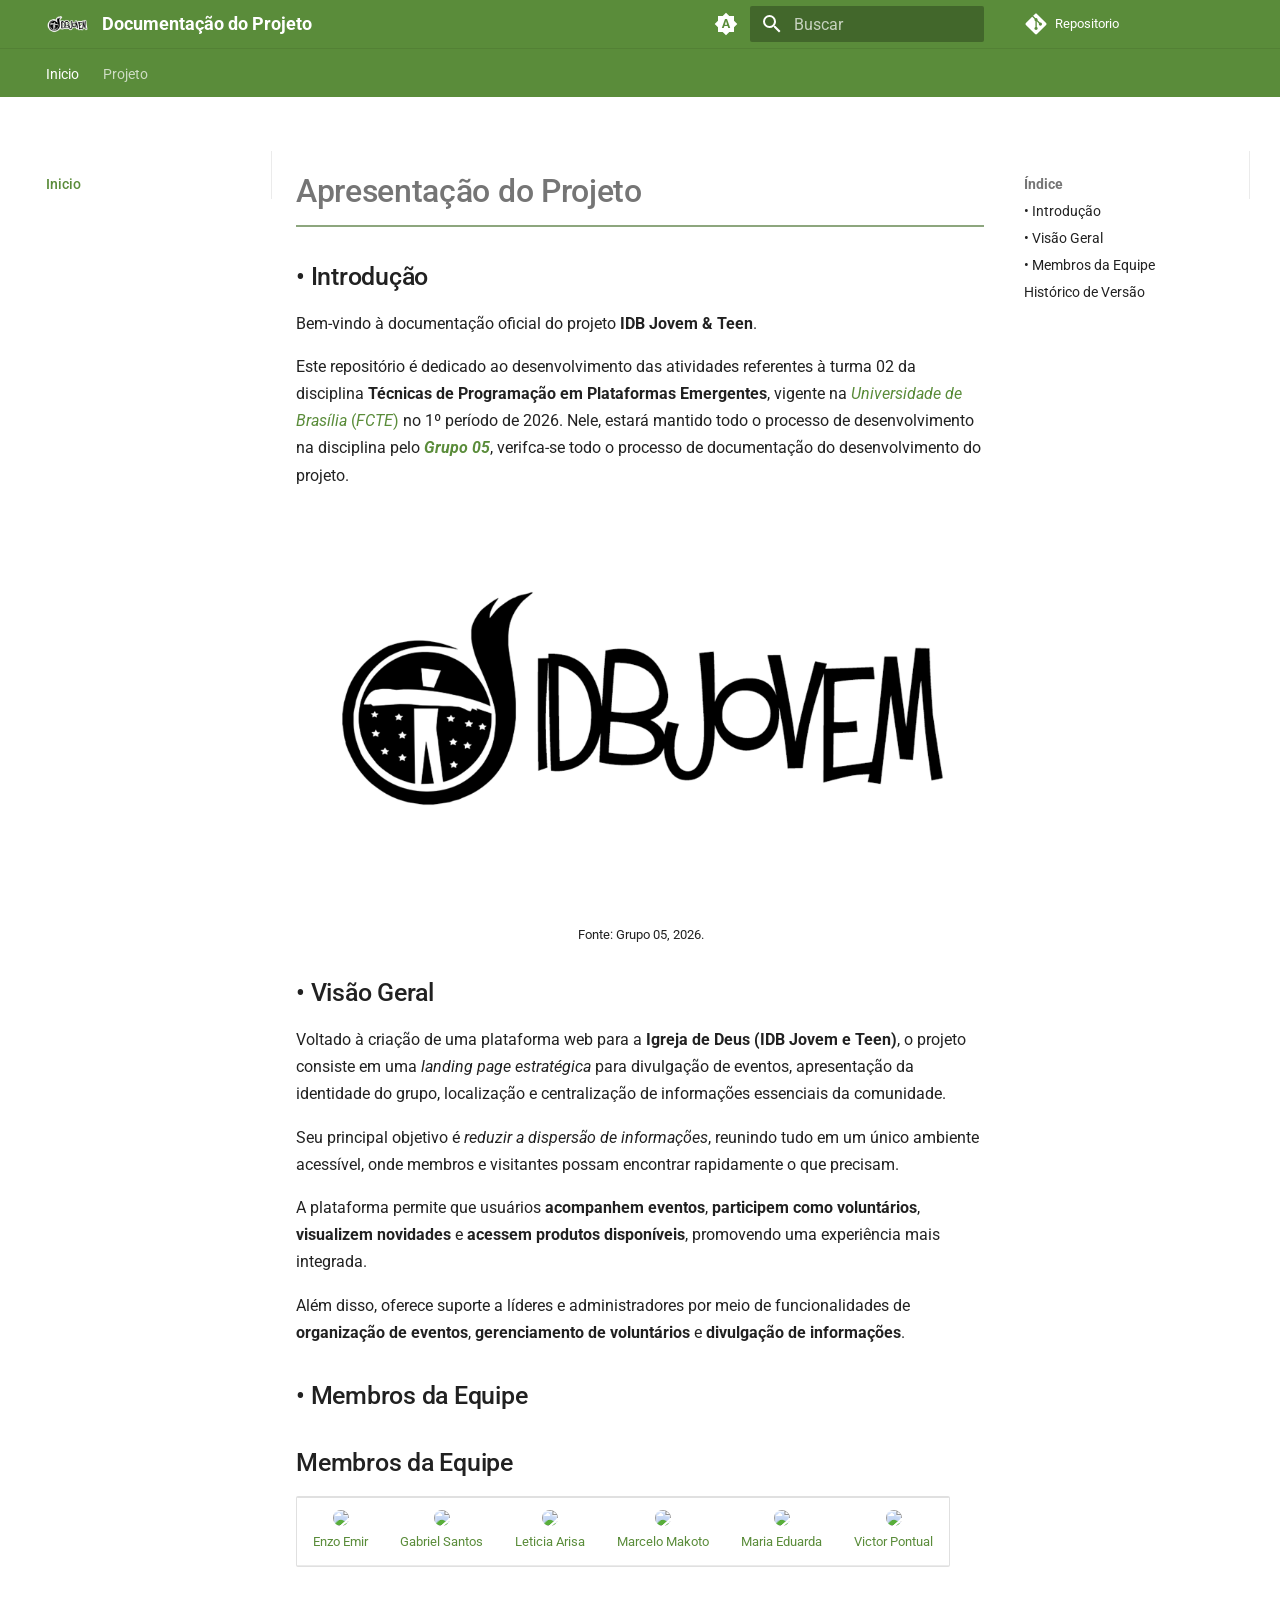
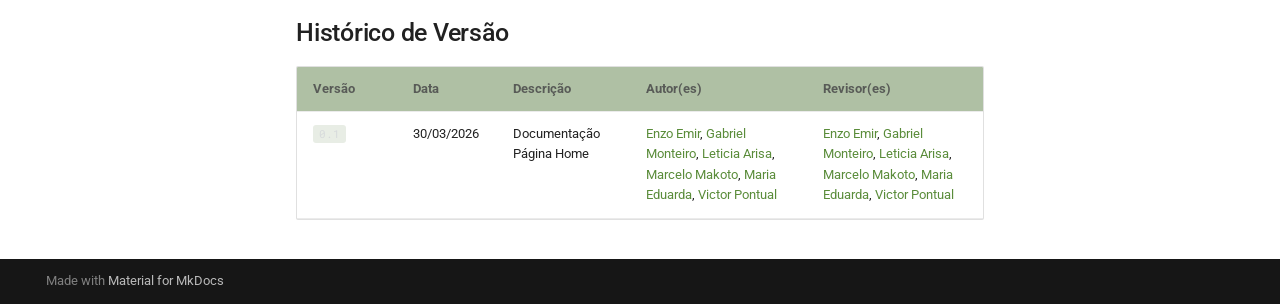
==== commit 813d8133: "deploy: e2d437ddad14a95dec4ac8234401b4ce600298d3" ====
--- a/index.html
+++ b/index.html
@@ -78,7 +78,7 @@
     <div data-md-component="skip">
       
         
-        <a href="#apresentacao-do-projetos" class="md-skip">
+        <a href="#apresentacao-do-projeto" class="md-skip">
           Pular para conteúdo
         </a>
       
@@ -660,19 +660,21 @@
   
 
 
-<h1 id="apresentacao-do-projetos">Apresentação do Projetos<a class="headerlink" href="#apresentacao-do-projetos" title="Permanent link">&para;</a></h1>
+<h1 id="apresentacao-do-projeto">Apresentação do Projeto<a class="headerlink" href="#apresentacao-do-projeto" title="Permanent link">&para;</a></h1>
 <h2 id="introducao">• Introdução<a class="headerlink" href="#introducao" title="Permanent link">&para;</a></h2>
-<p>Bem-vindo à documentação oficial do projeto <strong>IDB Jovem &amp; Teen</strong></p>
-<p>Este repositório é dedicado ao desenvolvimento das atividades referentes à turma 02 da disciplina "<em>Técnicas de Programação em Plataformas Emergentes</em>", vigente na <a href="https://fcte.unb.br"><em>Universidade de Brasília</em> (<em>FCTE</em>)</a> no 1º período de 2026. Nele, estará mantido todo o processo de desenvolvimento na disciplina pelo <a href="#-membros-da-equipe-"><strong><em>Grupo 05</em></strong></a>, verifca-se todo o processo de documentação do desenvolvimento do projeto.</p>
-<p><img alt="logo" src="/docs/images/logo.png" /></p>
+<p>Bem-vindo à documentação oficial do projeto <strong>IDB Jovem &amp; Teen</strong>.</p>
+<p>Este repositório é dedicado ao desenvolvimento das atividades referentes à turma 02 da disciplina <strong>Técnicas de Programação em Plataformas Emergentes</strong>, vigente na <a href="https://fcte.unb.br"><em>Universidade de Brasília</em> (<em>FCTE</em>)</a> no 1º período de 2026. Nele, estará mantido todo o processo de desenvolvimento na disciplina pelo <a href="#membros-equipe"><strong><em>Grupo 05</em></strong></a>, verifca-se todo o processo de documentação do desenvolvimento do projeto.</p>
+<p><img alt="logo" src="imagens/logo.png" /></p>
 <p align="center"><sub>Fonte: Grupo 05, 2026.</sub></p>
 
 <h2 id="visao-geral">• Visão Geral<a class="headerlink" href="#visao-geral" title="Permanent link">&para;</a></h2>
-<p>Voltado à criação de uma plataforma web para a <strong>Igreja de Deus (IDB Jovem e Teen)</strong>, o projeto consiste em uma "<em>landing page estratégica</em>" para divulgação de eventos, apresentação da identidade do grupo, localização e centralização de informações essenciais da comunidade.</p>
-<p>Seu principal objetivo é "<em>reduzir a dispersão de informações</em>", reunindo tudo em um único ambiente acessível, onde membros e visitantes possam encontrar rapidamente o que precisam.</p>
+<p>Voltado à criação de uma plataforma web para a <strong>Igreja de Deus (IDB Jovem e Teen)</strong>, o projeto consiste em uma <em>landing page estratégica</em> para divulgação de eventos, apresentação da identidade do grupo, localização e centralização de informações essenciais da comunidade.</p>
+<p>Seu principal objetivo é <em>reduzir a dispersão de informações</em>, reunindo tudo em um único ambiente acessível, onde membros e visitantes possam encontrar rapidamente o que precisam.</p>
 <p>A plataforma permite que usuários <strong>acompanhem eventos</strong>, <strong>participem como voluntários</strong>, <strong>visualizem novidades</strong> e <strong>acessem produtos disponíveis</strong>, promovendo uma experiência mais integrada.</p>
 <p>Além disso, oferece suporte a líderes e administradores por meio de funcionalidades de <strong>organização de eventos</strong>, <strong>gerenciamento de voluntários</strong> e <strong>divulgação de informações</strong>.</p>
 <h2 id="membros-da-equipe">• Membros da Equipe<a class="headerlink" href="#membros-da-equipe" title="Permanent link">&para;</a></h2>
+<h2 id="membros-equipe">Membros da Equipe</h2>
+
 <table>
   <tr>
     <td align="center">
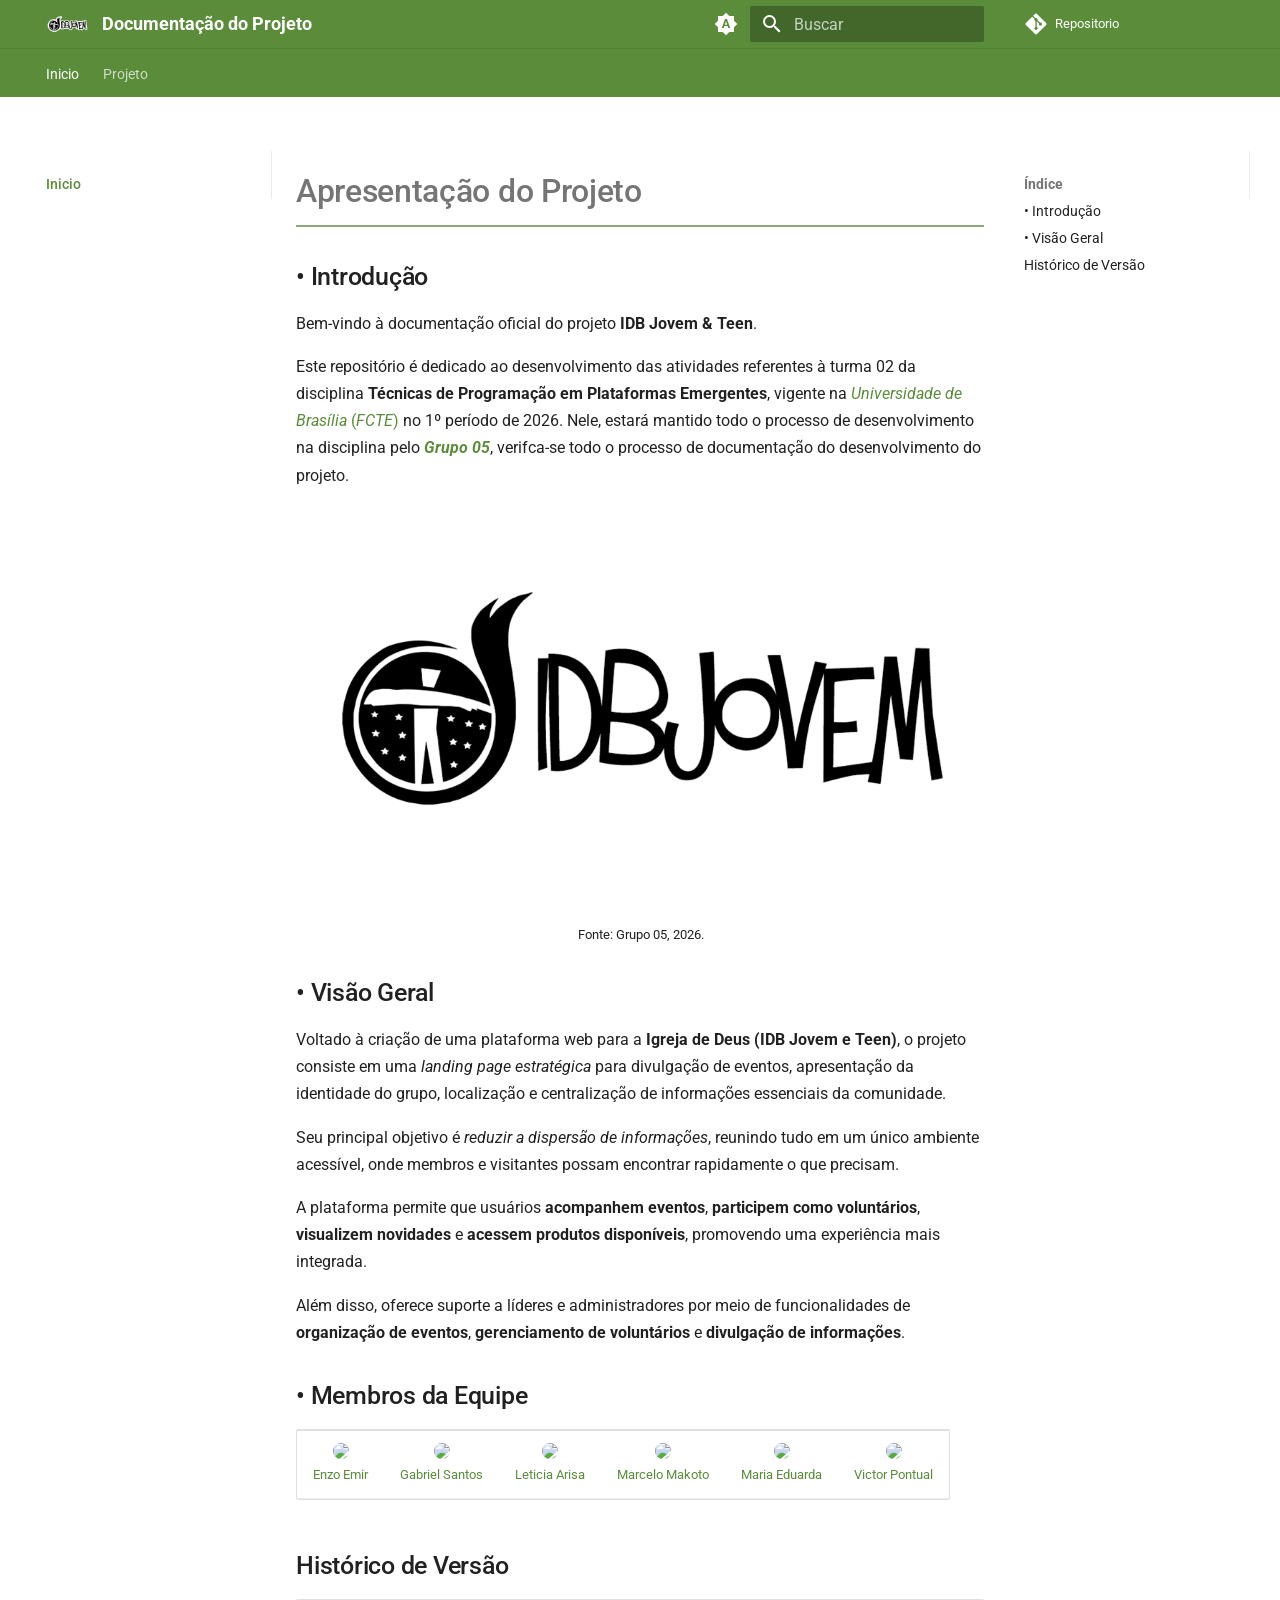
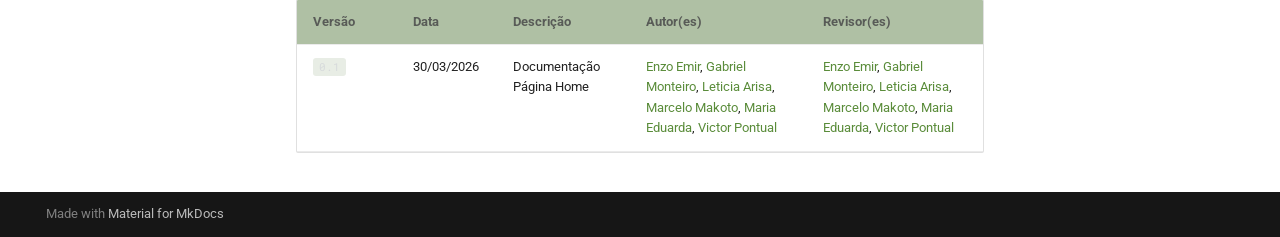
==== commit b47e939a: "deploy: ca1c4da5ad5ca2cc0067d59bf4e864b4804340b4" ====
--- a/index.html
+++ b/index.html
@@ -400,17 +400,6 @@
 </li>
       
         <li class="md-nav__item">
-  <a href="#membros-da-equipe" class="md-nav__link">
-    <span class="md-ellipsis">
-      
-        • Membros da Equipe
-      
-    </span>
-  </a>
-  
-</li>
-      
-        <li class="md-nav__item">
   <a href="#historico-de-versao" class="md-nav__link">
     <span class="md-ellipsis">
       
@@ -612,17 +601,6 @@
     <span class="md-ellipsis">
       
         • Visão Geral
-      
-    </span>
-  </a>
-  
-</li>
-      
-        <li class="md-nav__item">
-  <a href="#membros-da-equipe" class="md-nav__link">
-    <span class="md-ellipsis">
-      
-        • Membros da Equipe
       
     </span>
   </a>
@@ -672,8 +650,7 @@
 <p>Seu principal objetivo é <em>reduzir a dispersão de informações</em>, reunindo tudo em um único ambiente acessível, onde membros e visitantes possam encontrar rapidamente o que precisam.</p>
 <p>A plataforma permite que usuários <strong>acompanhem eventos</strong>, <strong>participem como voluntários</strong>, <strong>visualizem novidades</strong> e <strong>acessem produtos disponíveis</strong>, promovendo uma experiência mais integrada.</p>
 <p>Além disso, oferece suporte a líderes e administradores por meio de funcionalidades de <strong>organização de eventos</strong>, <strong>gerenciamento de voluntários</strong> e <strong>divulgação de informações</strong>.</p>
-<h2 id="membros-da-equipe">• Membros da Equipe<a class="headerlink" href="#membros-da-equipe" title="Permanent link">&para;</a></h2>
-<h2 id="membros-equipe">Membros da Equipe</h2>
+<h2 id="membros-equipe"> • Membros da Equipe</h2>
 
 <table>
   <tr>
